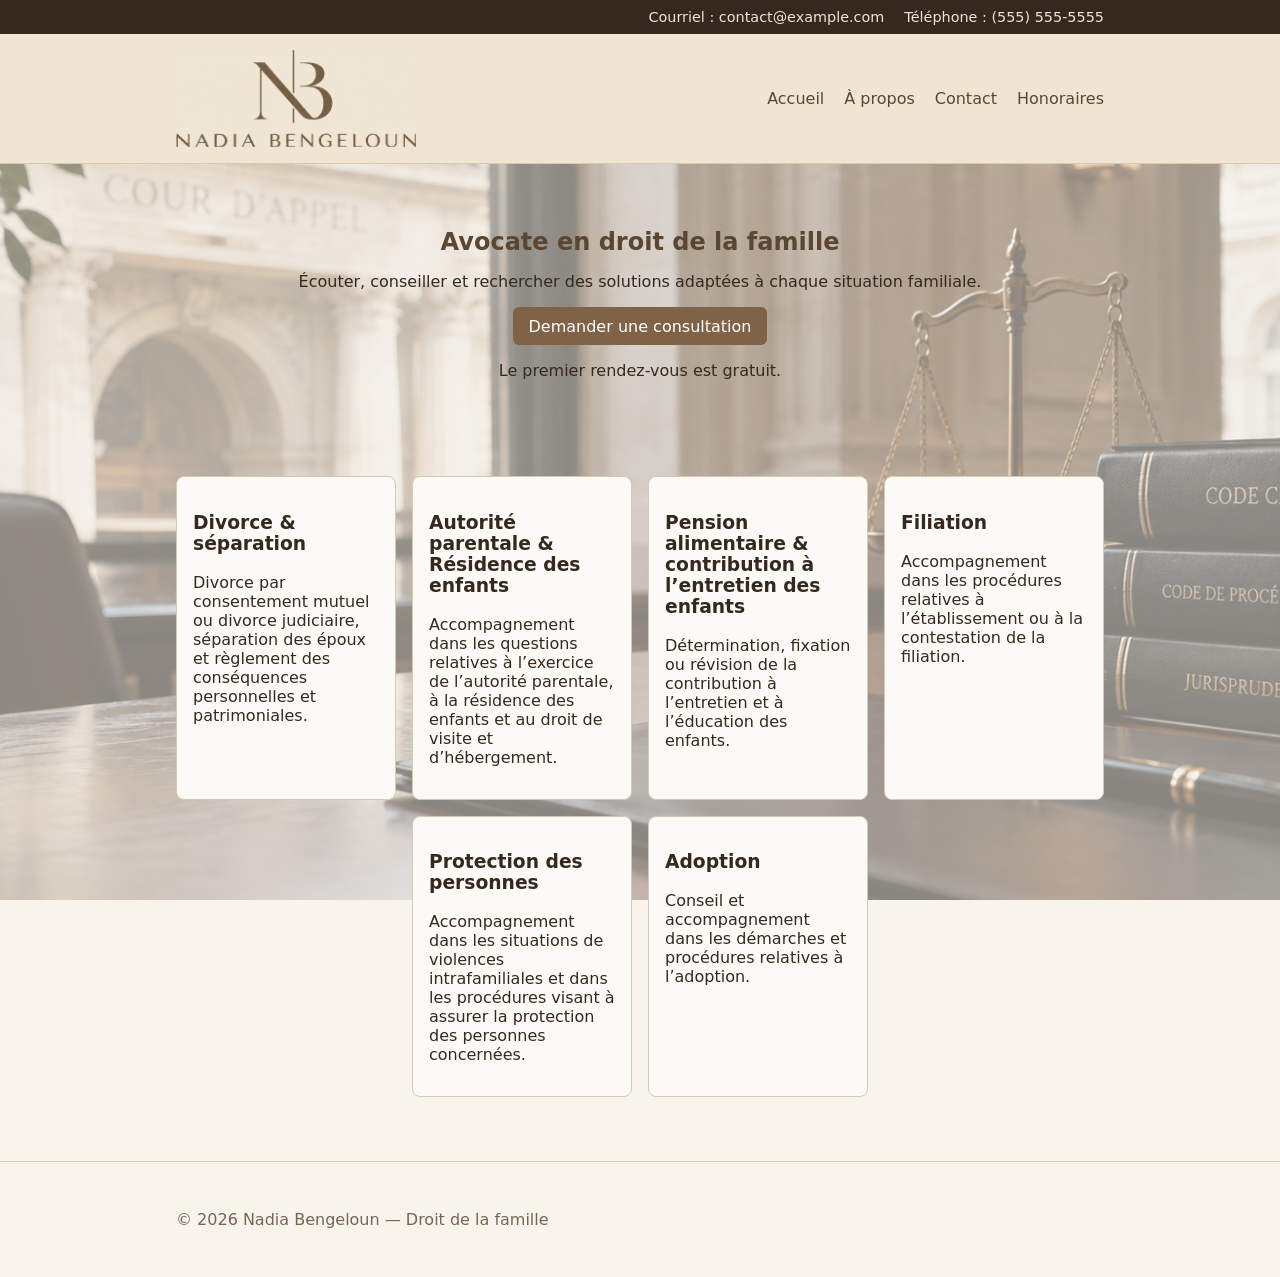
==== index.html @ 29e145bf "Premiere livraison semi complete" ====
<!doctype html>
<html lang="fr">
<head>
  <meta charset="utf-8" />
  <meta name="viewport" content="width=device-width,initial-scale=1" />
  <title>Nadia Bengeloun — Avocate en droit de la famille</title>
  <meta name="description" content="Avocate en droit de la famille : divorce, autorité parentale, filiation, adoption et protection des personnes." />
  <link rel="stylesheet" href="css/styles.css">
  <link rel="icon" href="favicon.ico">
</head>
<body class="home-page">
  <div class="contact-bar">
    <div class="container"><a href="mailto:contact@example.com">Courriel : contact@example.com</a><a href="tel:+15555555555">Téléphone : (555) 555-5555</a></div>
  </div>
  <header class="site-header">
    <div class="container">
      <h1 class="brand"><a href="index.html"><img src="Logo/Logo NB (1).PNG" alt="Nadia Bengeloun"></a></h1>
      <div class="site-menu">
        <button class="menu-toggle" type="button" aria-expanded="false" aria-controls="primary-navigation">Menu</button>
        <nav id="primary-navigation">
          <a href="index.html">Accueil</a>
          <a href="about.html">À propos</a>
          <a href="contact.html">Contact</a>
          <a href="honoraires.html">Honoraires</a>
        </nav>
      </div>
    </div>
  </header>

  <main class="container">
    <section class="hero">
      <h2>Avocate en droit de la famille</h2>
      <p>Écouter, conseiller et rechercher des solutions adaptées à chaque situation familiale.</p>
      <p><a class="cta" href="contact.html">Demander une consultation</a></p>
      <p>Le premier rendez-vous est gratuit.</p>
    </section>

    <section class="cards">
      <article>
        <h3>Divorce &amp; séparation</h3>
        <p>Divorce par consentement mutuel ou divorce judiciaire, séparation des époux et règlement des conséquences personnelles et patrimoniales.</p>
      </article>
      <article>
        <h3>Autorité parentale &amp; Résidence des enfants</h3>
        <p>Accompagnement dans les questions relatives à l’exercice de l’autorité parentale, à la résidence des enfants et au droit de visite et d’hébergement.</p>
      </article>
      <article>
        <h3>Pension alimentaire &amp; contribution à l’entretien des enfants</h3>
        <p>Détermination, fixation ou révision de la contribution à l’entretien et à l’éducation des enfants.</p>
      </article>
      <article>
        <h3>Filiation</h3>
        <p>Accompagnement dans les procédures relatives à l’établissement ou à la contestation de la filiation.</p>
      </article>
      <article>
        <h3>Protection des personnes</h3>
        <p>Accompagnement dans les situations de violences intrafamiliales et dans les procédures visant à assurer la protection des personnes concernées.</p>
      </article>
      <article>
        <h3>Adoption</h3>
        <p>Conseil et accompagnement dans les démarches et procédures relatives à l’adoption.</p>
      </article>
    </section>
  </main>

  <footer class="site-footer">
    <div class="container">
      <p>&copy; <span id="year"></span> Nadia Bengeloun — Droit de la famille</p>
    </div>
  </footer>

  <script>document.getElementById('year').textContent=new Date().getFullYear()</script>
  <script>
    document.querySelectorAll(".menu-toggle").forEach((button) => {
      const navigation = document.getElementById(button.getAttribute("aria-controls"));
      button.addEventListener("click", () => {
        const isExpanded = button.getAttribute("aria-expanded") === "true";
        button.setAttribute("aria-expanded", String(!isExpanded));
        navigation.classList.toggle("is-open", !isExpanded);
      });
      navigation.addEventListener("click", (event) => {
        if (event.target.closest("a")) {
          button.setAttribute("aria-expanded", "false");
          navigation.classList.remove("is-open");
        }
      });
    });
  </script>
</body>
</html>
---- css/styles.css ----
:root{--brand:#5b4632;--accent:#806346;--bg:#f8f4ec;--paper:#efe5d2;--ink:#35291f;--muted:#746656;--line:#d8c9b1}
*{box-sizing:border-box}
body{font-family:Inter, system-ui, Arial, sans-serif;margin:0;color:var(--ink);background:var(--bg)}
body.home-page{background-image:linear-gradient(rgba(248,244,236,.55),rgba(248,244,236,.55)),url("../Logo/Home_Image.png");background-size:cover;background-position:center;background-attachment:fixed}
.container{max-width:960px;margin:0 auto;padding:1rem}
.contact-bar{background:#35291f;color:var(--paper)}
.contact-bar .container{display:flex;justify-content:flex-end;flex-wrap:wrap;gap:.35rem 1.25rem;padding-top:.55rem;padding-bottom:.55rem}
.contact-bar a{color:inherit;text-decoration:none;font-size:.9rem}
.contact-bar a:hover,.contact-bar a:focus-visible{text-decoration:underline;text-underline-offset:.2em}
.site-header{background:var(--paper);border-bottom:1px solid var(--line)}
.site-header .container{display:flex;align-items:center;justify-content:space-between}
.brand{margin:0;flex:0 0 auto}
.brand a{display:block;width:clamp(10rem,24vw,15rem);aspect-ratio:2.46;overflow:hidden;background:var(--paper)}
.brand img{display:block;position:relative;left:50%;width:156%;max-width:none;transform:translate(-50%,-23.6%)}
.site-menu{margin-left:auto}
.menu-toggle{display:none;cursor:pointer;padding:.55rem .75rem;border:1px solid var(--line);border-radius:4px;background:transparent;color:var(--brand)}
nav{display:flex;flex-wrap:wrap;gap:1.25rem}
nav a{color:var(--brand);text-decoration:none}
nav a:hover,nav a:focus-visible{color:var(--accent);text-decoration:underline;text-underline-offset:.25em}
.hero{padding:3rem 0;text-align:center}
.hero h2{color:var(--brand);margin:0 0 .5rem}
.cta{display:inline-block;background:var(--accent);color:#fff;padding:.6rem 1rem;border-radius:6px;text-decoration:none}
.cards{display:grid;grid-template-columns:repeat(auto-fit,minmax(220px,1fr));gap:1rem;margin-top:2rem}
.cards article{border:1px solid var(--line);padding:1rem;border-radius:8px;background:#fcfaf6}
@media (min-width:960px){.home-page .cards article:nth-child(5){grid-column:2}.home-page .cards article:nth-child(6){grid-column:3}}
.home-page .cards article{animation:home-card-arrive .55s ease both;transition:transform .2s ease,border-color .2s ease,box-shadow .2s ease}
.home-page .cards article:nth-child(2){animation-delay:.2s}
.home-page .cards article:nth-child(3){animation-delay:.4s}
.home-page .cards article:nth-child(4){animation-delay:.6s}
.home-page .cards article:nth-child(5){animation-delay:.8s}
.home-page .cards article:nth-child(6){animation-delay:1s}
@keyframes home-card-arrive{from{opacity:0;transform:translateY(12px)}to{opacity:1;transform:translateY(0)}}
@keyframes home-card-arrive-from-left{from{opacity:0;transform:translateX(-22px)}to{opacity:1;transform:translateX(0)}}
@media (max-width:600px){.home-page .cards article{animation-name:home-card-arrive-from-left}}
@media (hover:hover) and (prefers-reduced-motion:no-preference){.home-page .cards article:hover{transform:translateY(-4px);border-color:var(--accent);box-shadow:0 8px 20px rgba(53,41,31,.12)}}
.honoraires-page main>p,.honoraires-page main>h3,.honoraires-page .cards article{animation:home-card-arrive .55s ease both}
.honoraires-page main>p:nth-of-type(2){animation-delay:.2s}
.honoraires-page main>h3{animation-delay:.4s}
.honoraires-page .cards article:nth-child(1){animation-delay:.6s}
.honoraires-page .cards article:nth-child(2){animation-delay:.8s}
.honoraires-page main>p:nth-of-type(3){animation-delay:1s}
.honoraires-page main>p:nth-of-type(4){animation-delay:1.2s}
@media (max-width:600px){.honoraires-page main>p,.honoraires-page main>h3,.honoraires-page .cards article{animation-name:home-card-arrive-from-left}}
@media (prefers-reduced-motion:reduce){.home-page .cards article,.honoraires-page main>p,.honoraires-page main>h3,.honoraires-page .cards article{animation:none;transition:none}}
form label{display:block;margin:0.5rem 0}
input,textarea{width:100%;padding:.5rem;border:1px solid var(--line);border-radius:6px;background:#fcfaf6;color:var(--ink)}
button{background:var(--brand);color:#fff;padding:.6rem 1rem;border:0;border-radius:6px}
.site-footer{border-top:1px solid var(--line);margin-top:3rem;padding:1rem 0;color:var(--muted)}
@media (max-width:600px){.site-header .container{flex-direction:row;align-items:center}.menu-toggle{display:inline-flex;align-items:center}.site-menu{position:relative}.site-menu nav{position:absolute;z-index:2;top:calc(100% + .5rem);right:0;display:none;flex-direction:column;gap:0;min-width:10rem;padding:.35rem 0;background:var(--paper);border:1px solid var(--line);box-shadow:0 4px 12px #35291f20}.site-menu nav.is-open{display:flex}.site-menu nav a{padding:.65rem .85rem}.site-menu nav a:hover,.site-menu nav a:focus-visible{background:#e5d7c0}}
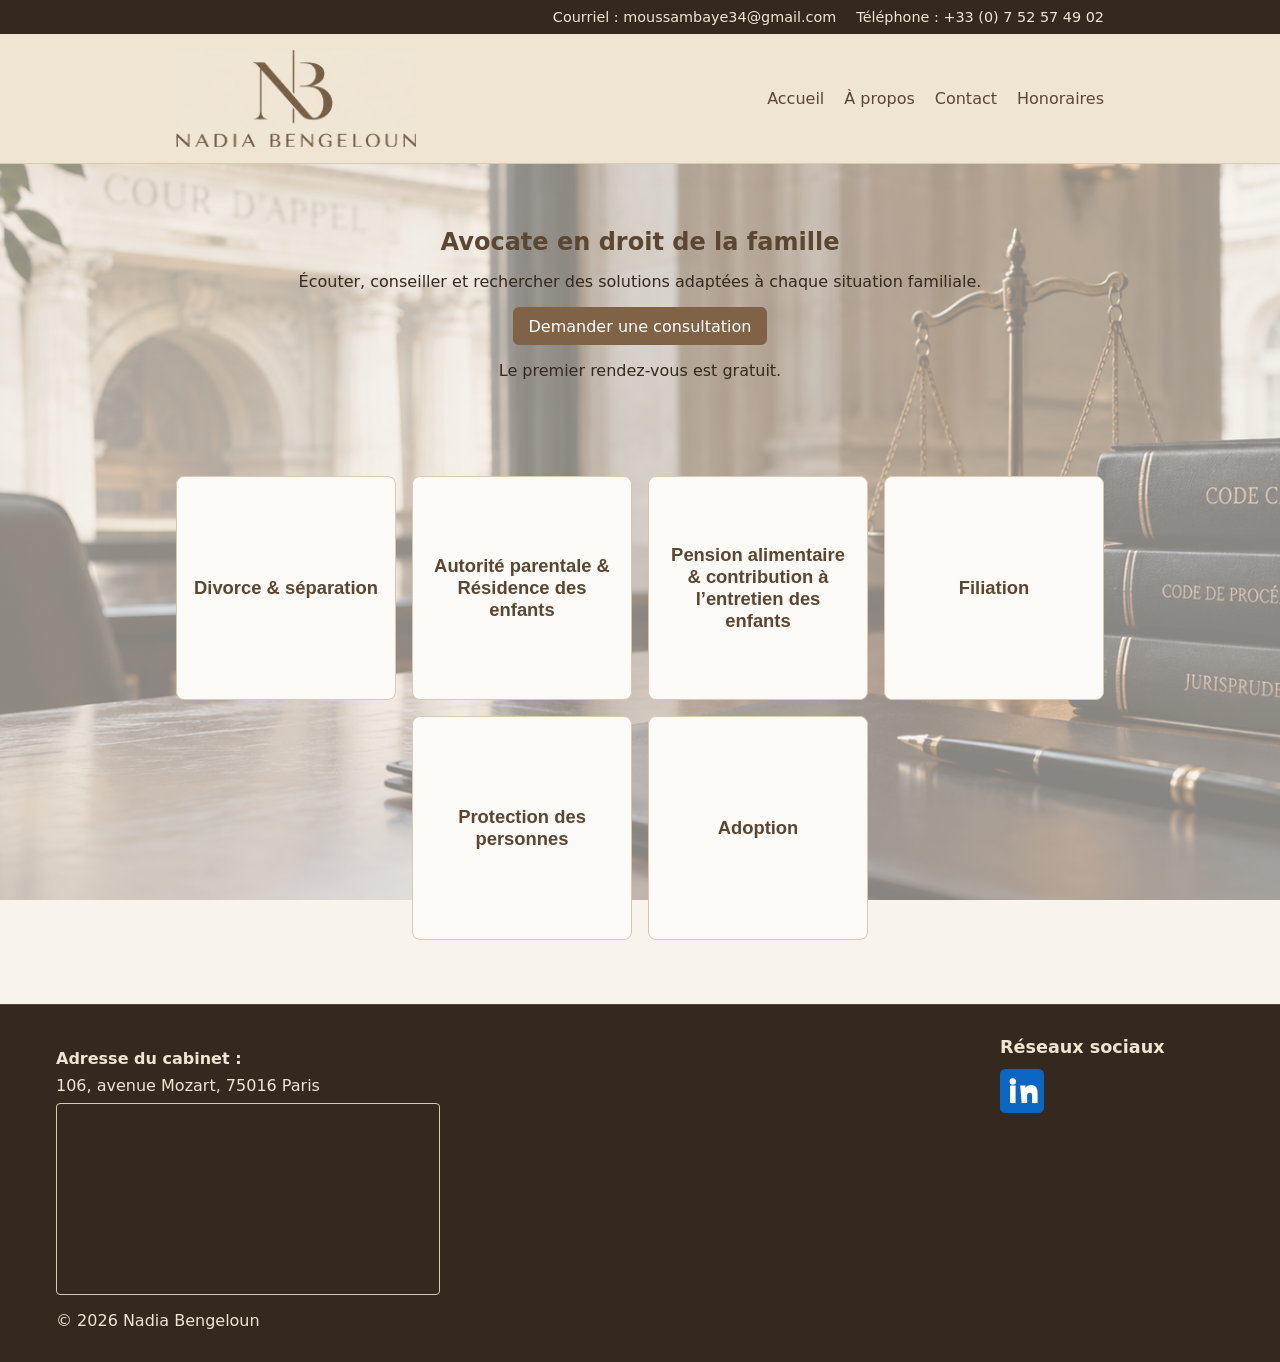
==== commit 87b62f8a: "Ajoute de fonctionnalité" ====
--- a/index.html
+++ b/index.html
@@ -6,11 +6,11 @@
   <title>Nadia Bengeloun — Avocate en droit de la famille</title>
   <meta name="description" content="Avocate en droit de la famille : divorce, autorité parentale, filiation, adoption et protection des personnes." />
   <link rel="stylesheet" href="css/styles.css">
-  <link rel="icon" href="favicon.ico">
+  <link rel="icon" type="image/png" href="Logo/Onglet.png">
 </head>
 <body class="home-page">
   <div class="contact-bar">
-    <div class="container"><a href="mailto:contact@example.com">Courriel : contact@example.com</a><a href="tel:+15555555555">Téléphone : (555) 555-5555</a></div>
+    <div class="container"><a href="mailto:moussambaye34@gmail.com">Courriel : moussambaye34@gmail.com</a><a href="tel:+33752574902">Téléphone : +33 (0) 7 52 57 49 02</a></div>
   </div>
   <header class="site-header">
     <div class="container">
@@ -36,40 +36,107 @@
     </section>
 
     <section class="cards">
-      <article>
-        <h3>Divorce &amp; séparation</h3>
-        <p>Divorce par consentement mutuel ou divorce judiciaire, séparation des époux et règlement des conséquences personnelles et patrimoniales.</p>
+      <article class="skill-card">
+        <button class="skill-card-toggle" type="button" aria-expanded="false" aria-controls="competence-description-1">
+          <span class="skill-card-inner">
+            <span class="skill-card-face skill-card-front" role="heading" aria-level="3">Divorce &amp; séparation</span>
+            <span class="skill-card-face skill-card-back" id="competence-description-1" aria-hidden="true">Divorce par consentement mutuel ou divorce judiciaire, séparation des époux et règlement des conséquences personnelles et patrimoniales.</span>
+          </span>
+        </button>
       </article>
-      <article>
-        <h3>Autorité parentale &amp; Résidence des enfants</h3>
-        <p>Accompagnement dans les questions relatives à l’exercice de l’autorité parentale, à la résidence des enfants et au droit de visite et d’hébergement.</p>
+      <article class="skill-card">
+        <button class="skill-card-toggle" type="button" aria-expanded="false" aria-controls="competence-description-2">
+          <span class="skill-card-inner">
+            <span class="skill-card-face skill-card-front" role="heading" aria-level="3">Autorité parentale &amp; Résidence des enfants</span>
+            <span class="skill-card-face skill-card-back" id="competence-description-2" aria-hidden="true">Accompagnement dans les questions relatives à l’exercice de l’autorité parentale, à la résidence des enfants et au droit de visite et d’hébergement.</span>
+          </span>
+        </button>
       </article>
-      <article>
-        <h3>Pension alimentaire &amp; contribution à l’entretien des enfants</h3>
-        <p>Détermination, fixation ou révision de la contribution à l’entretien et à l’éducation des enfants.</p>
+      <article class="skill-card">
+        <button class="skill-card-toggle" type="button" aria-expanded="false" aria-controls="competence-description-3">
+          <span class="skill-card-inner">
+            <span class="skill-card-face skill-card-front" role="heading" aria-level="3">Pension alimentaire &amp; contribution à l’entretien des enfants</span>
+            <span class="skill-card-face skill-card-back" id="competence-description-3" aria-hidden="true">Détermination, fixation ou révision de la contribution à l’entretien et à l’éducation des enfants.</span>
+          </span>
+        </button>
       </article>
-      <article>
-        <h3>Filiation</h3>
-        <p>Accompagnement dans les procédures relatives à l’établissement ou à la contestation de la filiation.</p>
+      <article class="skill-card">
+        <button class="skill-card-toggle" type="button" aria-expanded="false" aria-controls="competence-description-4">
+          <span class="skill-card-inner">
+            <span class="skill-card-face skill-card-front" role="heading" aria-level="3">Filiation</span>
+            <span class="skill-card-face skill-card-back" id="competence-description-4" aria-hidden="true">Accompagnement dans les procédures relatives à l’établissement ou à la contestation de la filiation.</span>
+          </span>
+        </button>
       </article>
-      <article>
-        <h3>Protection des personnes</h3>
-        <p>Accompagnement dans les situations de violences intrafamiliales et dans les procédures visant à assurer la protection des personnes concernées.</p>
+      <article class="skill-card">
+        <button class="skill-card-toggle" type="button" aria-expanded="false" aria-controls="competence-description-5">
+          <span class="skill-card-inner">
+            <span class="skill-card-face skill-card-front" role="heading" aria-level="3">Protection des personnes</span>
+            <span class="skill-card-face skill-card-back" id="competence-description-5" aria-hidden="true">Accompagnement dans les situations de violences intrafamiliales et dans les procédures visant à assurer la protection des personnes concernées.</span>
+          </span>
+        </button>
       </article>
-      <article>
-        <h3>Adoption</h3>
-        <p>Conseil et accompagnement dans les démarches et procédures relatives à l’adoption.</p>
+      <article class="skill-card">
+        <button class="skill-card-toggle" type="button" aria-expanded="false" aria-controls="competence-description-6">
+          <span class="skill-card-inner">
+            <span class="skill-card-face skill-card-front" role="heading" aria-level="3">Adoption</span>
+            <span class="skill-card-face skill-card-back" id="competence-description-6" aria-hidden="true">Conseil et accompagnement dans les démarches et procédures relatives à l’adoption.</span>
+          </span>
+        </button>
       </article>
     </section>
   </main>
 
   <footer class="site-footer">
     <div class="container">
-      <p>&copy; <span id="year"></span> Nadia Bengeloun — Droit de la famille</p>
+      <div class="footer-layout">
+        <div class="footer-main">
+          <div class="footer-location">
+            <strong>Adresse du cabinet :</strong>
+            <address>106, avenue Mozart, 75016 Paris</address>
+            <iframe class="footer-map" src="https://maps.google.com/maps?q=106%20avenue%20Mozart%2C%2075016%20Paris&amp;z=15&amp;output=embed" title="Carte : 106, avenue Mozart, 75016 Paris" loading="lazy" referrerpolicy="no-referrer-when-downgrade"></iframe>
+          </div>
+        </div>
+        <section class="footer-social" aria-labelledby="footer-social-title">
+          <h2 id="footer-social-title">Réseaux sociaux</h2>
+          <a class="linkedin-link" href="https://www.linkedin.com/in/nadia-bengeloun-55461019a/" target="_blank" rel="noopener noreferrer" aria-label="Profil LinkedIn de Nadia Bengeloun">
+            <img src="Logo/linkedin-mark.svg" alt="LinkedIn">
+          </a>
+        </section>
+      </div>
+      <p class="footer-copyright">&copy; <span id="year"></span> Nadia Bengeloun</p>
     </div>
   </footer>
 
   <script>document.getElementById('year').textContent=new Date().getFullYear()</script>
+  <script>
+    const cardHoverMedia = window.matchMedia("(hover: hover) and (pointer: fine)");
+
+    document.querySelectorAll(".skill-card-toggle").forEach((button) => {
+      const card = button.closest(".skill-card");
+      const back = document.getElementById(button.getAttribute("aria-controls"));
+
+      card.addEventListener("pointerenter", () => {
+        if (!cardHoverMedia.matches) return;
+        button.setAttribute("aria-expanded", "true");
+        back.setAttribute("aria-hidden", "false");
+      });
+
+      card.addEventListener("pointerleave", () => {
+        if (!cardHoverMedia.matches || card.classList.contains("is-flipped")) return;
+        button.setAttribute("aria-expanded", "false");
+        back.setAttribute("aria-hidden", "true");
+      });
+
+      button.addEventListener("click", (event) => {
+        if (cardHoverMedia.matches && event.detail > 0) return;
+        const isFlipped = button.getAttribute("aria-expanded") === "true";
+        button.setAttribute("aria-expanded", String(!isFlipped));
+        back.setAttribute("aria-hidden", String(isFlipped));
+        card.classList.toggle("is-flipped", !isFlipped);
+      });
+    });
+  </script>
   <script>
     document.querySelectorAll(".menu-toggle").forEach((button) => {
       const navigation = document.getElementById(button.getAttribute("aria-controls"));
--- a/css/styles.css
+++ b/css/styles.css
@@ -23,16 +23,18 @@
 .cards{display:grid;grid-template-columns:repeat(auto-fit,minmax(220px,1fr));gap:1rem;margin-top:2rem}
 .cards article{border:1px solid var(--line);padding:1rem;border-radius:8px;background:#fcfaf6}
 @media (min-width:960px){.home-page .cards article:nth-child(5){grid-column:2}.home-page .cards article:nth-child(6){grid-column:3}}
-.home-page .cards article{animation:home-card-arrive .55s ease both;transition:transform .2s ease,border-color .2s ease,box-shadow .2s ease}
-.home-page .cards article:nth-child(2){animation-delay:.2s}
-.home-page .cards article:nth-child(3){animation-delay:.4s}
-.home-page .cards article:nth-child(4){animation-delay:.6s}
-.home-page .cards article:nth-child(5){animation-delay:.8s}
-.home-page .cards article:nth-child(6){animation-delay:1s}
+.home-page .skill-card{min-height:14rem;padding:0;border:0;background:transparent;perspective:1000px}
+.home-page .skill-card-toggle{display:block;width:100%;min-height:14rem;padding:0;border:0;border-radius:8px;background:transparent;color:var(--ink);text-align:left;cursor:pointer}
+.home-page .skill-card-toggle:focus-visible{outline:3px solid var(--accent);outline-offset:3px}
+.home-page .skill-card-inner{position:relative;display:block;min-height:14rem;transform-style:preserve-3d;transition:transform .65s cubic-bezier(.2,.7,.2,1)}
+.home-page .skill-card.is-flipped .skill-card-inner{transform:rotateY(180deg)}
+@media (hover:hover) and (pointer:fine){.home-page .skill-card:hover .skill-card-inner{transform:rotateY(180deg)}}
+.home-page .skill-card-face{position:absolute;inset:0;display:flex;align-items:center;justify-content:center;padding:1rem;border:1px solid var(--line);border-radius:8px;background:#fcfaf6;text-align:center;backface-visibility:hidden;-webkit-backface-visibility:hidden}
+.home-page .skill-card-front{color:var(--brand);font-size:1.15rem;font-weight:700}
+.home-page .skill-card-back{transform:rotateY(180deg);line-height:1.5;overflow-y:auto}
 @keyframes home-card-arrive{from{opacity:0;transform:translateY(12px)}to{opacity:1;transform:translateY(0)}}
 @keyframes home-card-arrive-from-left{from{opacity:0;transform:translateX(-22px)}to{opacity:1;transform:translateX(0)}}
-@media (max-width:600px){.home-page .cards article{animation-name:home-card-arrive-from-left}}
-@media (hover:hover) and (prefers-reduced-motion:no-preference){.home-page .cards article:hover{transform:translateY(-4px);border-color:var(--accent);box-shadow:0 8px 20px rgba(53,41,31,.12)}}
+@media (hover:hover) and (prefers-reduced-motion:no-preference){.home-page .skill-card:hover .skill-card-face{border-color:var(--accent);box-shadow:0 8px 20px rgba(53,41,31,.12)}}
 .honoraires-page main>p,.honoraires-page main>h3,.honoraires-page .cards article{animation:home-card-arrive .55s ease both}
 .honoraires-page main>p:nth-of-type(2){animation-delay:.2s}
 .honoraires-page main>h3{animation-delay:.4s}
@@ -41,9 +43,27 @@
 .honoraires-page main>p:nth-of-type(3){animation-delay:1s}
 .honoraires-page main>p:nth-of-type(4){animation-delay:1.2s}
 @media (max-width:600px){.honoraires-page main>p,.honoraires-page main>h3,.honoraires-page .cards article{animation-name:home-card-arrive-from-left}}
-@media (prefers-reduced-motion:reduce){.home-page .cards article,.honoraires-page main>p,.honoraires-page main>h3,.honoraires-page .cards article{animation:none;transition:none}}
+@media (prefers-reduced-motion:reduce){.home-page .skill-card-inner,.honoraires-page main>p,.honoraires-page main>h3,.honoraires-page .cards article{animation:none;transition:none}}
 form label{display:block;margin:0.5rem 0}
 input,textarea{width:100%;padding:.5rem;border:1px solid var(--line);border-radius:6px;background:#fcfaf6;color:var(--ink)}
 button{background:var(--brand);color:#fff;padding:.6rem 1rem;border:0;border-radius:6px}
-.site-footer{border-top:1px solid var(--line);margin-top:3rem;padding:1rem 0;color:var(--muted)}
+.form-status{color:#8a2f23}
+.message-dialog{width:min(28rem,calc(100% - 2rem));padding:1.5rem;border:1px solid var(--line);border-radius:6px;background:var(--bg);color:var(--ink)}
+.message-dialog::backdrop{background:rgba(53,41,31,.55)}
+.message-dialog h2{margin-top:0;color:var(--brand)}
+.message-dialog form{margin-top:1.25rem;text-align:right}
+.site-footer{border-top:1px solid #5b4632;margin-top:3rem;padding:1rem 0;color:var(--paper);background:#35291f}
+.site-footer .container{max-width:1200px}
+.footer-layout{display:grid;grid-template-columns:minmax(0,1fr) 14rem;gap:2rem;align-items:start}
+.footer-main{min-width:0}
+.footer-copyright{margin:1rem 0 0}
+.footer-location{display:grid;gap:.5rem;margin-top:.75rem;color:var(--paper)}
+.footer-location address{font-style:normal}
+.footer-map{display:block;width:min(100%,24rem);height:12rem;border:1px solid var(--line);border-radius:4px}
+.footer-social h2{margin:0 0 .75rem;color:var(--paper);font-size:1.1rem}
+.linkedin-link{display:inline-flex;width:2.75rem;height:2.75rem;align-items:center;justify-content:center;border-radius:5px}
+.linkedin-link img{display:block;width:100%;height:100%}
+.linkedin-link:focus-visible{outline:2px solid var(--paper);outline-offset:3px}
+.linkedin-link:hover{filter:brightness(1.15)}
+@media (max-width:600px){.footer-layout{grid-template-columns:1fr;gap:1.25rem}}
 @media (max-width:600px){.site-header .container{flex-direction:row;align-items:center}.menu-toggle{display:inline-flex;align-items:center}.site-menu{position:relative}.site-menu nav{position:absolute;z-index:2;top:calc(100% + .5rem);right:0;display:none;flex-direction:column;gap:0;min-width:10rem;padding:.35rem 0;background:var(--paper);border:1px solid var(--line);box-shadow:0 4px 12px #35291f20}.site-menu nav.is-open{display:flex}.site-menu nav a{padding:.65rem .85rem}.site-menu nav a:hover,.site-menu nav a:focus-visible{background:#e5d7c0}}
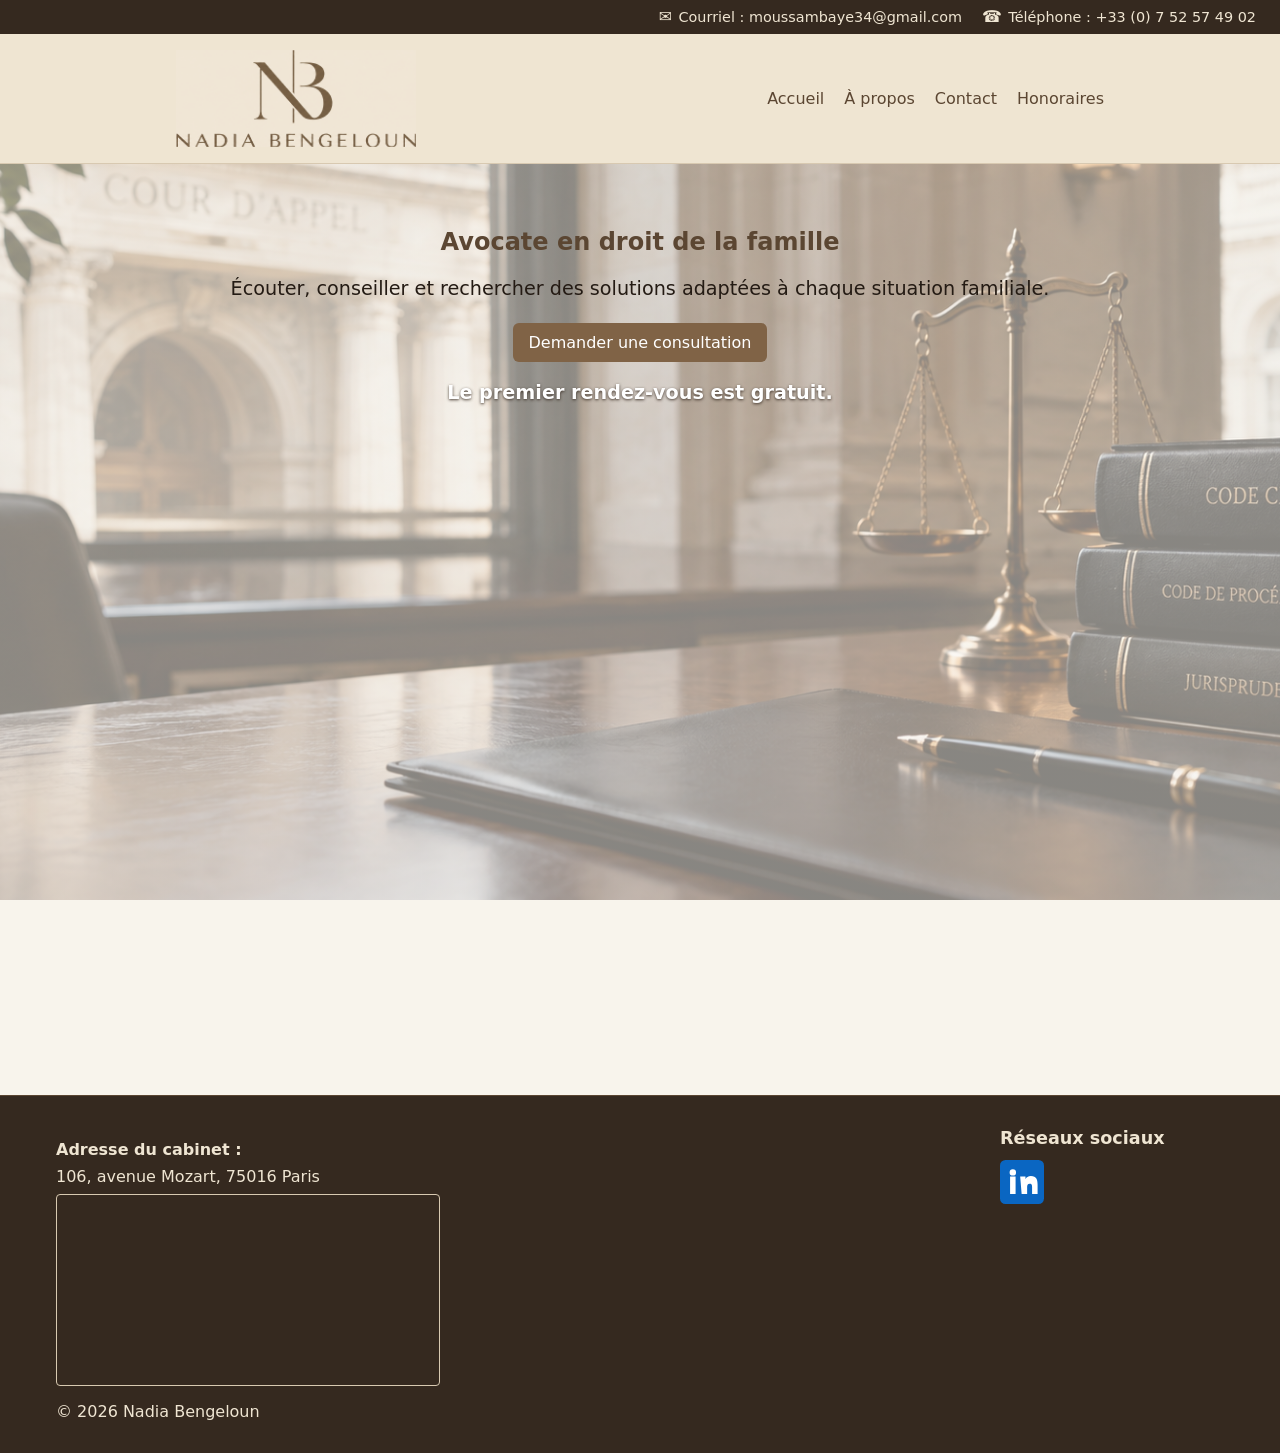
==== commit 38bb6e16: "Adaptation de la taille des textes" ====
--- a/index.html
+++ b/index.html
@@ -10,7 +10,7 @@
 </head>
 <body class="home-page">
   <div class="contact-bar">
-    <div class="container"><a href="mailto:moussambaye34@gmail.com">Courriel : moussambaye34@gmail.com</a><a href="tel:+33752574902">Téléphone : +33 (0) 7 52 57 49 02</a></div>
+    <div class="container"><a href="mailto:moussambaye34@gmail.com"><span aria-hidden="true">✉</span>Courriel : moussambaye34@gmail.com</a><a href="tel:+33752574902"><span aria-hidden="true">☎</span>Téléphone : +33 (0) 7 52 57 49 02</a></div>
   </div>
   <header class="site-header">
     <div class="container">
--- a/css/styles.css
+++ b/css/styles.css
@@ -4,10 +4,11 @@
 body.home-page{background-image:linear-gradient(rgba(248,244,236,.55),rgba(248,244,236,.55)),url("../Logo/Home_Image.png");background-size:cover;background-position:center;background-attachment:fixed}
 .container{max-width:960px;margin:0 auto;padding:1rem}
 .contact-bar{background:#35291f;color:var(--paper)}
-.contact-bar .container{display:flex;justify-content:flex-end;flex-wrap:wrap;gap:.35rem 1.25rem;padding-top:.55rem;padding-bottom:.55rem}
-.contact-bar a{color:inherit;text-decoration:none;font-size:.9rem}
+.contact-bar .container{max-width:none;display:flex;justify-content:flex-end;flex-wrap:wrap;gap:.35rem 1.25rem;padding:.55rem 1.5rem}
+.contact-bar a{display:inline-flex;align-items:center;gap:.4rem;color:inherit;text-decoration:none;font-size:.9rem}
+.contact-bar a span{font-size:1rem;line-height:1}
 .contact-bar a:hover,.contact-bar a:focus-visible{text-decoration:underline;text-underline-offset:.2em}
-.site-header{background:var(--paper);border-bottom:1px solid var(--line)}
+.site-header{position:sticky;top:0;z-index:10;background:var(--paper);border-bottom:1px solid var(--line)}
 .site-header .container{display:flex;align-items:center;justify-content:space-between}
 .brand{margin:0;flex:0 0 auto}
 .brand a{display:block;width:clamp(10rem,24vw,15rem);aspect-ratio:2.46;overflow:hidden;background:var(--paper)}
@@ -19,19 +20,21 @@
 nav a:hover,nav a:focus-visible{color:var(--accent);text-decoration:underline;text-underline-offset:.25em}
 .hero{padding:3rem 0;text-align:center}
 .hero h2{color:var(--brand);margin:0 0 .5rem}
+.home-page .hero > p:first-of-type{color:#241b14;font-size:1.2rem;line-height:1.5}
+.home-page .hero > p:last-of-type{color:#fff;font-size:1.2rem;font-weight:700;text-shadow:0 1px 3px rgba(53,41,31,.9)}
 .cta{display:inline-block;background:var(--accent);color:#fff;padding:.6rem 1rem;border-radius:6px;text-decoration:none}
 .cards{display:grid;grid-template-columns:repeat(auto-fit,minmax(220px,1fr));gap:1rem;margin-top:2rem}
 .cards article{border:1px solid var(--line);padding:1rem;border-radius:8px;background:#fcfaf6}
 @media (min-width:960px){.home-page .cards article:nth-child(5){grid-column:2}.home-page .cards article:nth-child(6){grid-column:3}}
-.home-page .skill-card{min-height:14rem;padding:0;border:0;background:transparent;perspective:1000px}
-.home-page .skill-card-toggle{display:block;width:100%;min-height:14rem;padding:0;border:0;border-radius:8px;background:transparent;color:var(--ink);text-align:left;cursor:pointer}
+.home-page .skill-card{min-height:16rem;padding:0;border:0;background:transparent;perspective:1000px}
+.home-page .skill-card-toggle{display:block;width:100%;min-height:16rem;padding:0;border:0;border-radius:8px;background:transparent;color:var(--ink);text-align:left;cursor:pointer}
 .home-page .skill-card-toggle:focus-visible{outline:3px solid var(--accent);outline-offset:3px}
-.home-page .skill-card-inner{position:relative;display:block;min-height:14rem;transform-style:preserve-3d;transition:transform .65s cubic-bezier(.2,.7,.2,1)}
+.home-page .skill-card-inner{position:relative;display:block;min-height:16rem;transform-style:preserve-3d;transition:transform .65s cubic-bezier(.2,.7,.2,1)}
 .home-page .skill-card.is-flipped .skill-card-inner{transform:rotateY(180deg)}
 @media (hover:hover) and (pointer:fine){.home-page .skill-card:hover .skill-card-inner{transform:rotateY(180deg)}}
 .home-page .skill-card-face{position:absolute;inset:0;display:flex;align-items:center;justify-content:center;padding:1rem;border:1px solid var(--line);border-radius:8px;background:#fcfaf6;text-align:center;backface-visibility:hidden;-webkit-backface-visibility:hidden}
 .home-page .skill-card-front{color:var(--brand);font-size:1.15rem;font-weight:700}
-.home-page .skill-card-back{transform:rotateY(180deg);line-height:1.5;overflow-y:auto}
+.home-page .skill-card-back{transform:rotateY(180deg);color:#241b14;font-size:1.05rem;line-height:1.5}
 @keyframes home-card-arrive{from{opacity:0;transform:translateY(12px)}to{opacity:1;transform:translateY(0)}}
 @keyframes home-card-arrive-from-left{from{opacity:0;transform:translateX(-22px)}to{opacity:1;transform:translateX(0)}}
 @media (hover:hover) and (prefers-reduced-motion:no-preference){.home-page .skill-card:hover .skill-card-face{border-color:var(--accent);box-shadow:0 8px 20px rgba(53,41,31,.12)}}
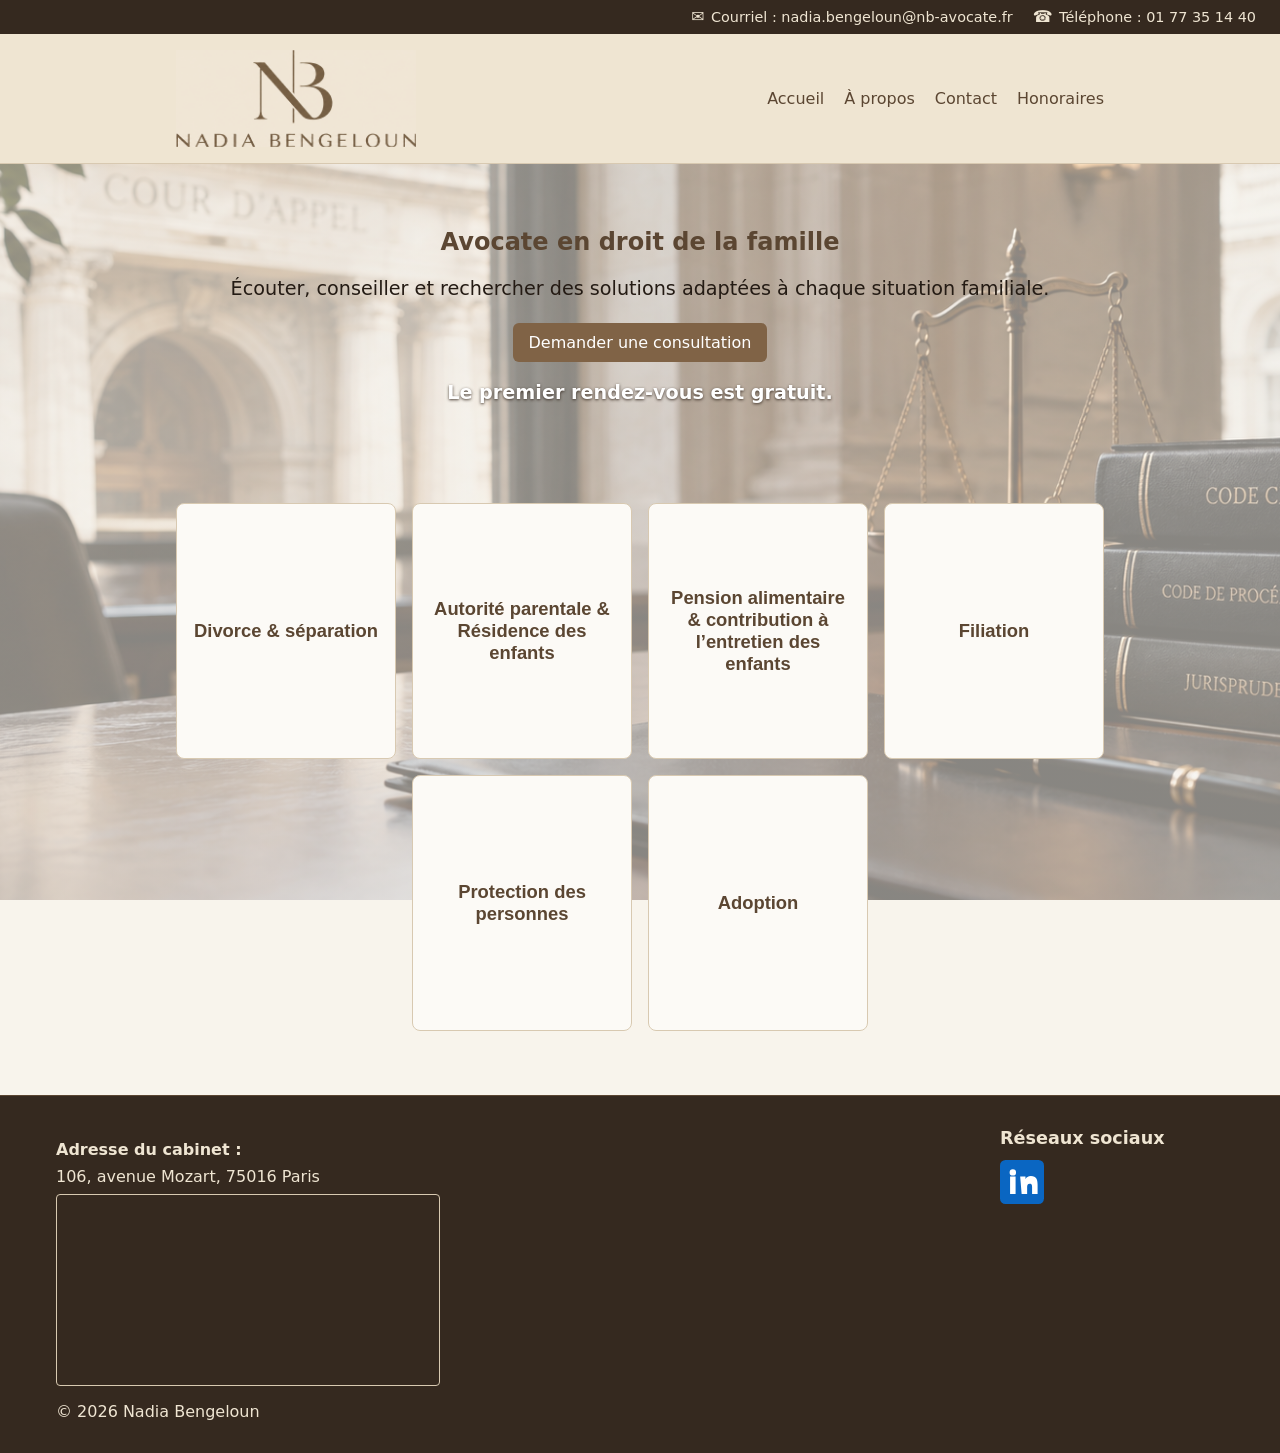
==== commit 571a90f1: "Change contact" ====
--- a/index.html
+++ b/index.html
@@ -10,7 +10,7 @@
 </head>
 <body class="home-page">
   <div class="contact-bar">
-    <div class="container"><a href="mailto:moussambaye34@gmail.com"><span aria-hidden="true">✉</span>Courriel : moussambaye34@gmail.com</a><a href="tel:+33752574902"><span aria-hidden="true">☎</span>Téléphone : +33 (0) 7 52 57 49 02</a></div>
+    <div class="container"><a href="mailto:nadia.bengeloun@nb-avocate.fr"><span aria-hidden="true">✉</span>Courriel : nadia.bengeloun@nb-avocate.fr</a><a href="tel:+33177351440"><span aria-hidden="true">☎</span>Téléphone : 01 77 35 14 40</a></div>
   </div>
   <header class="site-header">
     <div class="container">
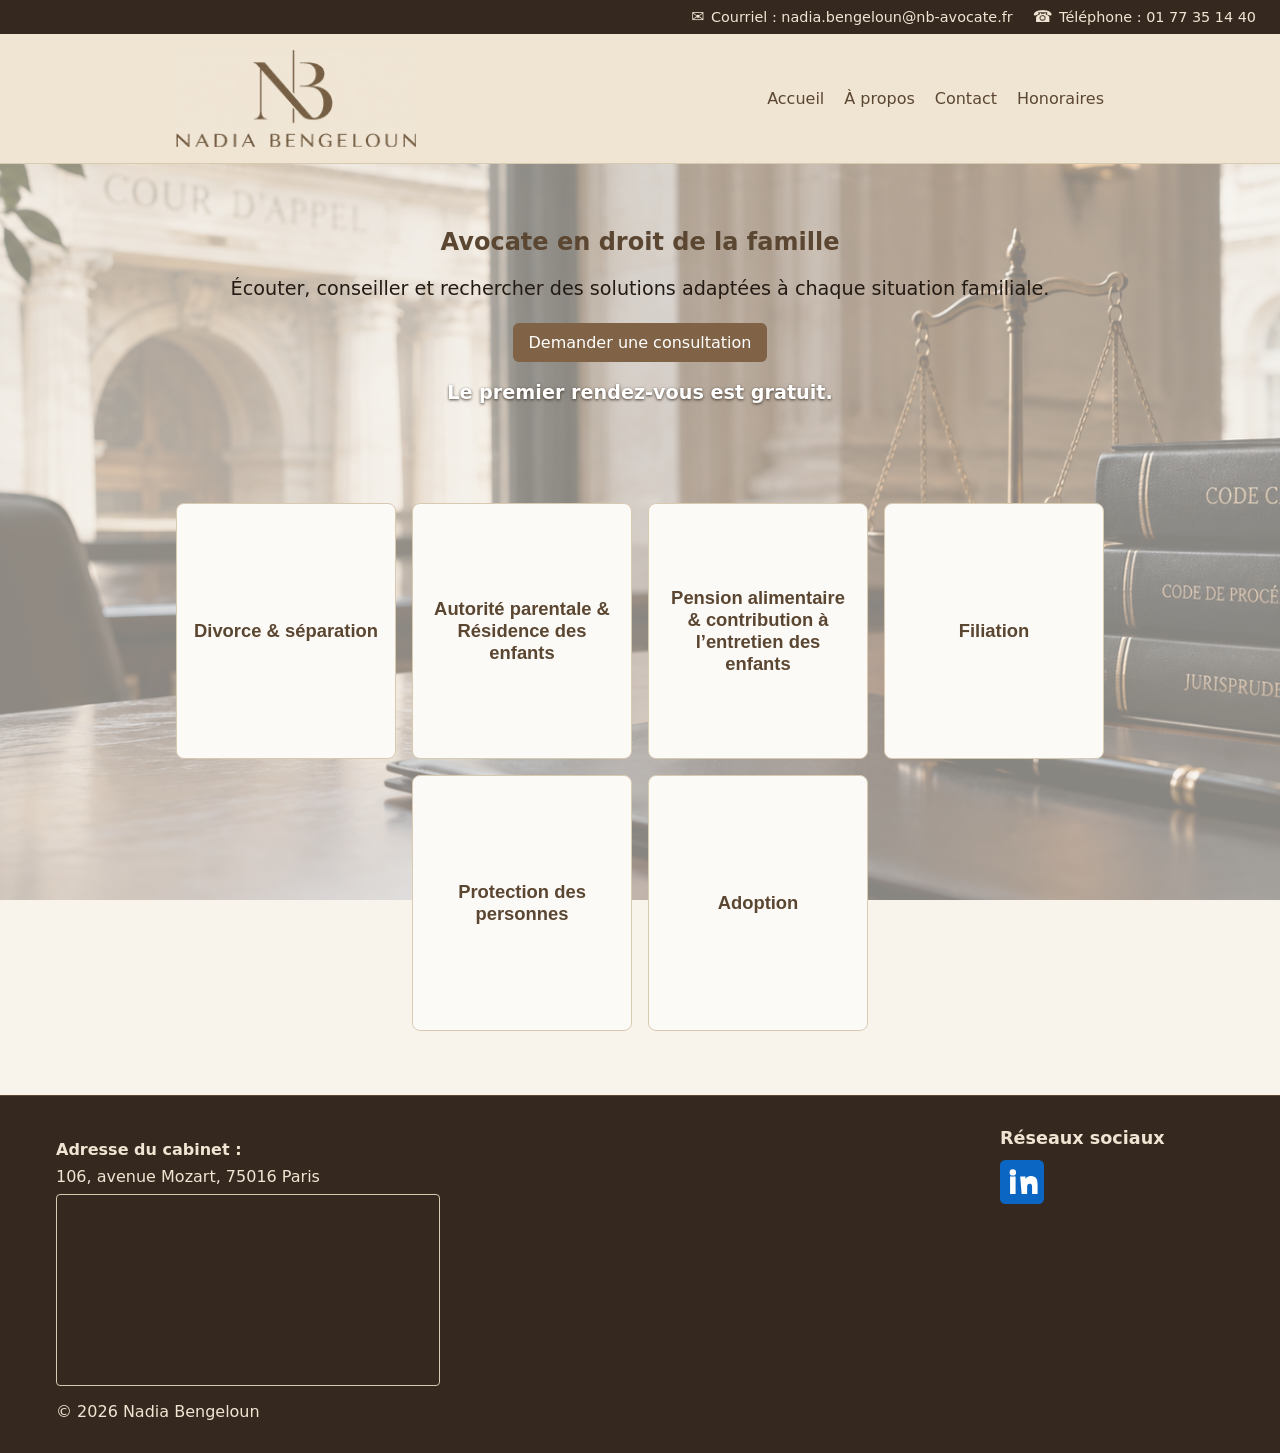
==== commit 3acfa2c5: "Correction security Co-Authored-By: Claude Opus 5.5 <noreply@anthropic.com>" ====
--- a/index.html
+++ b/index.html
@@ -3,6 +3,8 @@
 <head>
   <meta charset="utf-8" />
   <meta name="viewport" content="width=device-width,initial-scale=1" />
+  <meta http-equiv="Content-Security-Policy" content="default-src 'self'; script-src 'self'; style-src 'self'; img-src 'self'; font-src 'self'; connect-src 'self' https://formspree.io; form-action 'self' https://formspree.io; frame-src https://maps.google.com https://www.google.com; object-src 'none'; base-uri 'self'; upgrade-insecure-requests" />
+  <meta name="referrer" content="strict-origin-when-cross-origin" />
   <title>Nadia Bengeloun — Avocate en droit de la famille</title>
   <meta name="description" content="Avocate en droit de la famille : divorce, autorité parentale, filiation, adoption et protection des personnes." />
   <link rel="stylesheet" href="css/styles.css">
@@ -94,7 +96,7 @@
           <div class="footer-location">
             <strong>Adresse du cabinet :</strong>
             <address>106, avenue Mozart, 75016 Paris</address>
-            <iframe class="footer-map" src="https://maps.google.com/maps?q=106%20avenue%20Mozart%2C%2075016%20Paris&amp;z=15&amp;output=embed" title="Carte : 106, avenue Mozart, 75016 Paris" loading="lazy" referrerpolicy="no-referrer-when-downgrade"></iframe>
+            <iframe class="footer-map" src="https://maps.google.com/maps?q=106%20avenue%20Mozart%2C%2075016%20Paris&amp;z=15&amp;output=embed" title="Carte : 106, avenue Mozart, 75016 Paris" loading="lazy" referrerpolicy="strict-origin-when-cross-origin" sandbox="allow-scripts allow-same-origin allow-popups allow-popups-to-escape-sandbox"></iframe>
           </div>
         </div>
         <section class="footer-social" aria-labelledby="footer-social-title">
@@ -108,50 +110,7 @@
     </div>
   </footer>
 
-  <script>document.getElementById('year').textContent=new Date().getFullYear()</script>
-  <script>
-    const cardHoverMedia = window.matchMedia("(hover: hover) and (pointer: fine)");
-
-    document.querySelectorAll(".skill-card-toggle").forEach((button) => {
-      const card = button.closest(".skill-card");
-      const back = document.getElementById(button.getAttribute("aria-controls"));
-
-      card.addEventListener("pointerenter", () => {
-        if (!cardHoverMedia.matches) return;
-        button.setAttribute("aria-expanded", "true");
-        back.setAttribute("aria-hidden", "false");
-      });
-
-      card.addEventListener("pointerleave", () => {
-        if (!cardHoverMedia.matches || card.classList.contains("is-flipped")) return;
-        button.setAttribute("aria-expanded", "false");
-        back.setAttribute("aria-hidden", "true");
-      });
-
-      button.addEventListener("click", (event) => {
-        if (cardHoverMedia.matches && event.detail > 0) return;
-        const isFlipped = button.getAttribute("aria-expanded") === "true";
-        button.setAttribute("aria-expanded", String(!isFlipped));
-        back.setAttribute("aria-hidden", String(isFlipped));
-        card.classList.toggle("is-flipped", !isFlipped);
-      });
-    });
-  </script>
-  <script>
-    document.querySelectorAll(".menu-toggle").forEach((button) => {
-      const navigation = document.getElementById(button.getAttribute("aria-controls"));
-      button.addEventListener("click", () => {
-        const isExpanded = button.getAttribute("aria-expanded") === "true";
-        button.setAttribute("aria-expanded", String(!isExpanded));
-        navigation.classList.toggle("is-open", !isExpanded);
-      });
-      navigation.addEventListener("click", (event) => {
-        if (event.target.closest("a")) {
-          button.setAttribute("aria-expanded", "false");
-          navigation.classList.remove("is-open");
-        }
-      });
-    });
-  </script>
+  <script src="js/site.js" defer></script>
+  <script src="js/cards.js" defer></script>
 </body>
 </html>
--- a/css/styles.css
+++ b/css/styles.css
@@ -70,3 +70,16 @@
 .linkedin-link:hover{filter:brightness(1.15)}
 @media (max-width:600px){.footer-layout{grid-template-columns:1fr;gap:1.25rem}}
 @media (max-width:600px){.site-header .container{flex-direction:row;align-items:center}.menu-toggle{display:inline-flex;align-items:center}.site-menu{position:relative}.site-menu nav{position:absolute;z-index:2;top:calc(100% + .5rem);right:0;display:none;flex-direction:column;gap:0;min-width:10rem;padding:.35rem 0;background:var(--paper);border:1px solid var(--line);box-shadow:0 4px 12px #35291f20}.site-menu nav.is-open{display:flex}.site-menu nav a{padding:.65rem .85rem}.site-menu nav a:hover,.site-menu nav a:focus-visible{background:#e5d7c0}}
+
+/* Champ anti-spam (honeypot) invisible pour les visiteurs */
+.visually-hidden {
+  position: absolute !important;
+  width: 1px;
+  height: 1px;
+  margin: -1px;
+  padding: 0;
+  overflow: hidden;
+  clip: rect(0 0 0 0);
+  white-space: nowrap;
+  border: 0;
+}
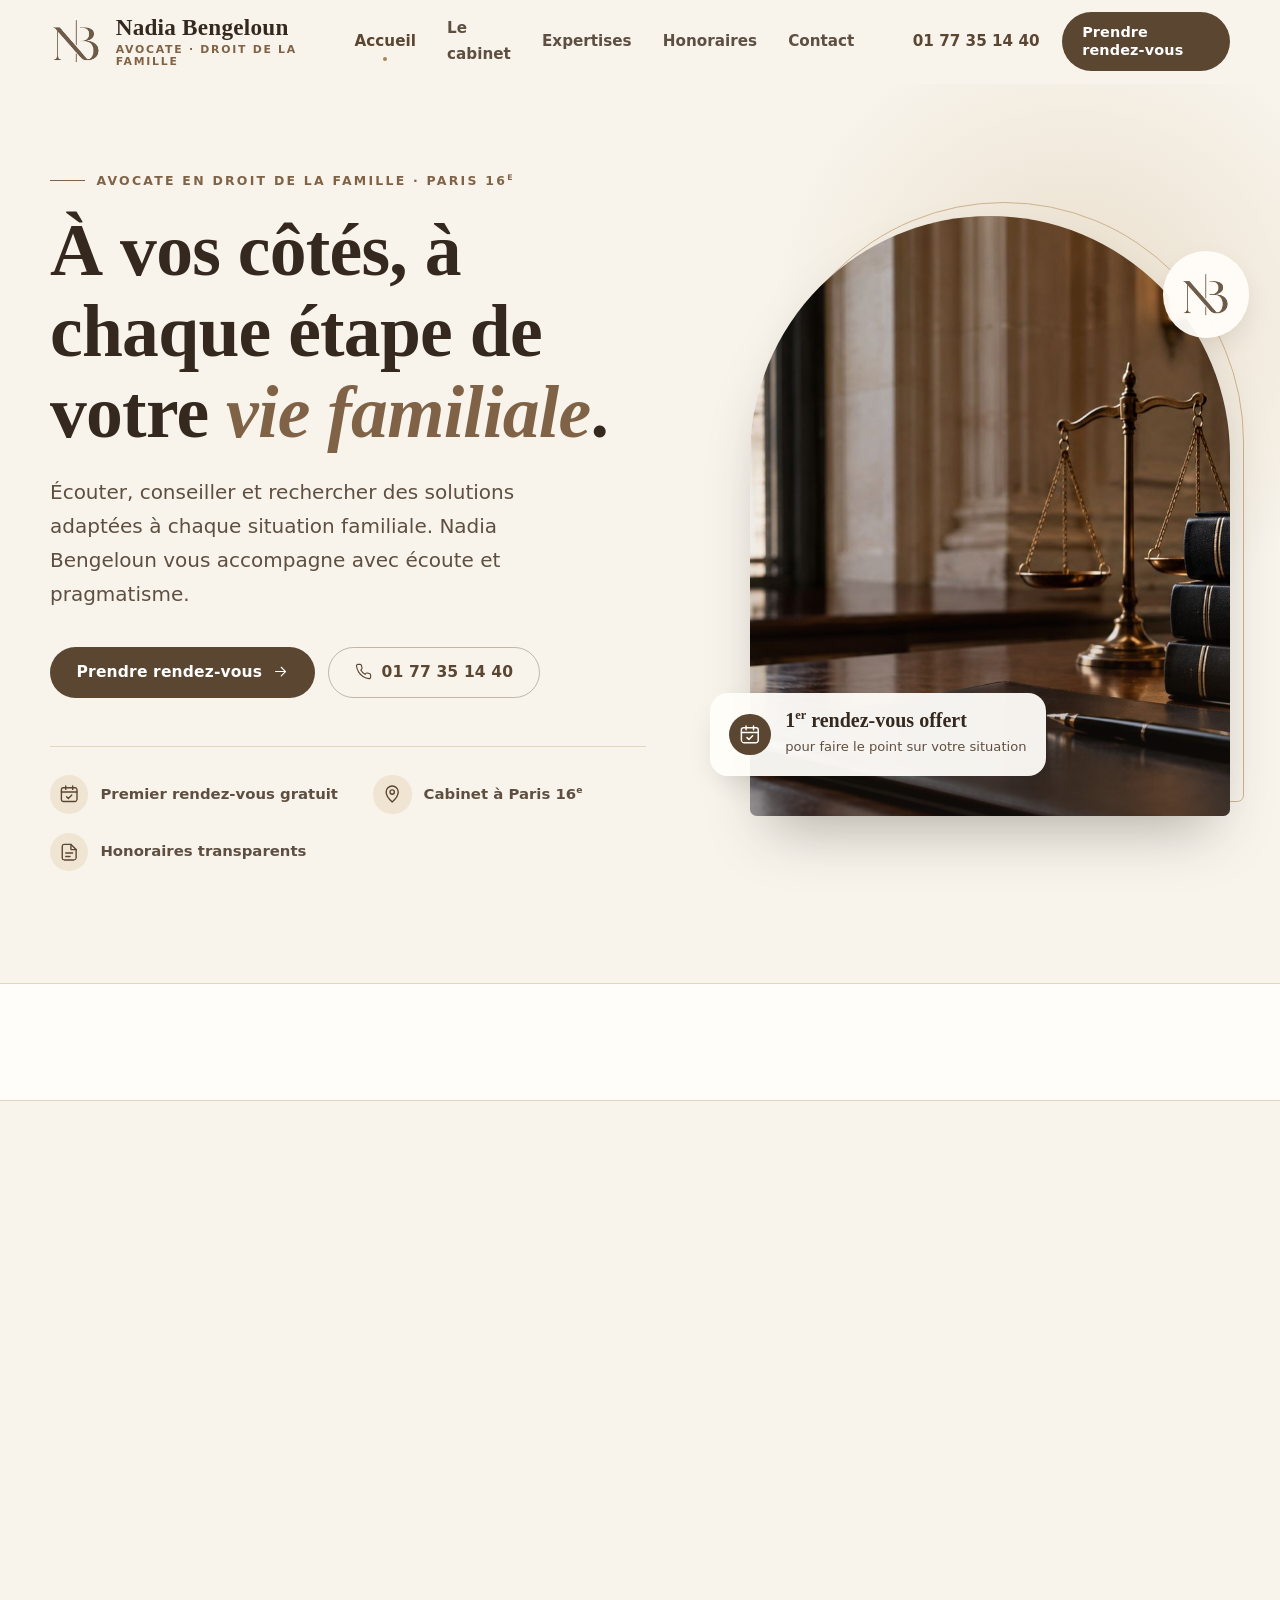
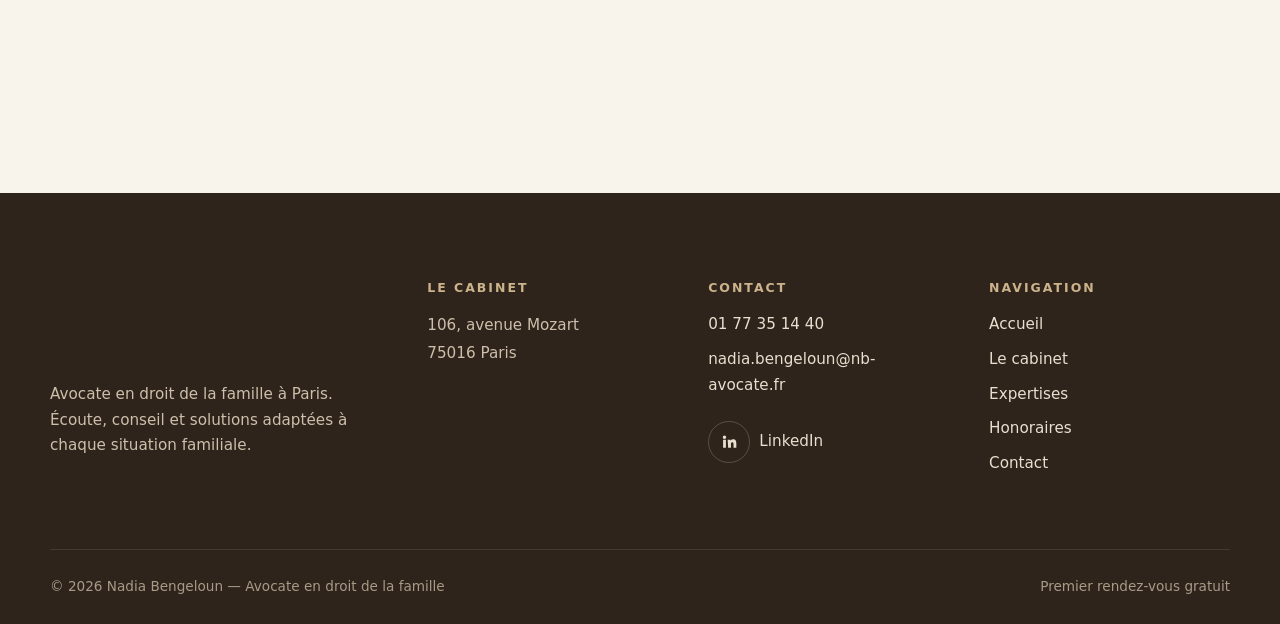
==== commit 8d03938d: "Refonte complète du site : design moderne, nouvelles pages et parcours de prise de contact Co-Author" ====
--- a/index.html
+++ b/index.html
@@ -3,114 +3,270 @@
 <head>
   <meta charset="utf-8" />
   <meta name="viewport" content="width=device-width,initial-scale=1" />
-  <meta http-equiv="Content-Security-Policy" content="default-src 'self'; script-src 'self'; style-src 'self'; img-src 'self'; font-src 'self'; connect-src 'self' https://formspree.io; form-action 'self' https://formspree.io; frame-src https://maps.google.com https://www.google.com; object-src 'none'; base-uri 'self'; upgrade-insecure-requests" />
+  <meta http-equiv="Content-Security-Policy" content="default-src 'self'; script-src 'self'; style-src 'self'; img-src 'self' data:; font-src 'self'; connect-src 'self' https://formspree.io; form-action 'self' https://formspree.io; frame-src https://maps.google.com https://www.google.com; object-src 'none'; base-uri 'self'; upgrade-insecure-requests" />
   <meta name="referrer" content="strict-origin-when-cross-origin" />
-  <title>Nadia Bengeloun — Avocate en droit de la famille</title>
-  <meta name="description" content="Avocate en droit de la famille : divorce, autorité parentale, filiation, adoption et protection des personnes." />
+  <title>Nadia Bengeloun — Avocate en droit de la famille à Paris</title>
+  <meta name="description" content="Nadia Bengeloun, avocate en droit de la famille à Paris 16e : divorce, autorité parentale, pension alimentaire, filiation, adoption et protection des personnes. Premier rendez-vous gratuit." />
+  <link rel="canonical" href="https://nb-avocate.fr/" />
+  <meta property="og:type" content="website" />
+  <meta property="og:title" content="Nadia Bengeloun — Avocate en droit de la famille à Paris" />
+  <meta property="og:description" content="Nadia Bengeloun, avocate en droit de la famille à Paris 16e : divorce, autorité parentale, pension alimentaire, filiation, adoption et protection des personnes. Premier rendez-vous gratuit." />
+  <meta property="og:image" content="https://nb-avocate.fr/Logo/home.jpg" />
+  <meta name="theme-color" content="#f8f4ec" />
+  <link rel="preload" href="fonts/cormorant-garamond.woff2" as="font" type="font/woff2" crossorigin>
+  <link rel="preload" href="fonts/manrope.woff2" as="font" type="font/woff2" crossorigin>
   <link rel="stylesheet" href="css/styles.css">
-  <link rel="icon" type="image/png" href="Logo/Onglet.png">
+  <link rel="icon" type="image/png" href="Logo/favicon.png">
 </head>
-<body class="home-page">
-  <div class="contact-bar">
-    <div class="container"><a href="mailto:nadia.bengeloun@nb-avocate.fr"><span aria-hidden="true">✉</span>Courriel : nadia.bengeloun@nb-avocate.fr</a><a href="tel:+33177351440"><span aria-hidden="true">☎</span>Téléphone : 01 77 35 14 40</a></div>
-  </div>
+<body>
+  <a class="skip-link" href="#contenu">Aller au contenu</a>
   <header class="site-header">
-    <div class="container">
-      <h1 class="brand"><a href="index.html"><img src="Logo/Logo NB (1).PNG" alt="Nadia Bengeloun"></a></h1>
-      <div class="site-menu">
-        <button class="menu-toggle" type="button" aria-expanded="false" aria-controls="primary-navigation">Menu</button>
-        <nav id="primary-navigation">
-          <a href="index.html">Accueil</a>
-          <a href="about.html">À propos</a>
-          <a href="contact.html">Contact</a>
-          <a href="honoraires.html">Honoraires</a>
-        </nav>
+    <div class="wrap">
+      <a class="brand" href="index.html" aria-label="Nadia Bengeloun, avocate — accueil">
+        <img src="Logo/nb-mark.png" alt="" width="200" height="174">
+        <span class="brand-text"><span class="brand-name">Nadia Bengeloun</span><span class="brand-role">Avocate · Droit de la famille</span></span>
+      </a>
+      <nav id="primary-navigation" class="nav" aria-label="Navigation principale">
+        <a href="index.html" aria-current="page">Accueil</a><a href="about.html">Le cabinet</a><a href="practice.html">Expertises</a><a href="honoraires.html">Honoraires</a><a href="contact.html">Contact</a>
+        <a class="btn btn--primary" href="contact.html">Prendre rendez-vous</a>
+      </nav>
+      <div class="header-actions">
+        <a class="header-phone" href="tel:+33177351440" aria-label="Appeler le cabinet au 01 77 35 14 40"><svg viewBox="0 0 24 24" fill="none" stroke="currentColor" stroke-width="1.6" stroke-linecap="round" stroke-linejoin="round" aria-hidden="true"><path d="M22 16.92v3a2 2 0 0 1-2.18 2 19.79 19.79 0 0 1-8.63-3.07 19.5 19.5 0 0 1-6-6 19.79 19.79 0 0 1-3.07-8.67A2 2 0 0 1 4.11 2h3a2 2 0 0 1 2 1.72c.13.96.36 1.9.7 2.81a2 2 0 0 1-.45 2.11L8.09 9.91a16 16 0 0 0 6 6l1.27-1.27a2 2 0 0 1 2.11-.45c.91.34 1.850.57 2.81.7A2 2 0 0 1 22 16.92z"/></svg><span>01 77 35 14 40</span></a>
+        <a class="btn btn--primary btn--sm" href="contact.html">Prendre rendez-vous</a>
+        <button class="menu-toggle" type="button" aria-expanded="false" aria-controls="primary-navigation" aria-label="Ouvrir le menu"><span></span><span></span><span></span></button>
       </div>
     </div>
   </header>
 
-  <main class="container">
+  <main id="contenu">
     <section class="hero">
-      <h2>Avocate en droit de la famille</h2>
-      <p>Écouter, conseiller et rechercher des solutions adaptées à chaque situation familiale.</p>
-      <p><a class="cta" href="contact.html">Demander une consultation</a></p>
-      <p>Le premier rendez-vous est gratuit.</p>
-    </section>
-
-    <section class="cards">
-      <article class="skill-card">
-        <button class="skill-card-toggle" type="button" aria-expanded="false" aria-controls="competence-description-1">
-          <span class="skill-card-inner">
-            <span class="skill-card-face skill-card-front" role="heading" aria-level="3">Divorce &amp; séparation</span>
-            <span class="skill-card-face skill-card-back" id="competence-description-1" aria-hidden="true">Divorce par consentement mutuel ou divorce judiciaire, séparation des époux et règlement des conséquences personnelles et patrimoniales.</span>
-          </span>
-        </button>
-      </article>
-      <article class="skill-card">
-        <button class="skill-card-toggle" type="button" aria-expanded="false" aria-controls="competence-description-2">
-          <span class="skill-card-inner">
-            <span class="skill-card-face skill-card-front" role="heading" aria-level="3">Autorité parentale &amp; Résidence des enfants</span>
-            <span class="skill-card-face skill-card-back" id="competence-description-2" aria-hidden="true">Accompagnement dans les questions relatives à l’exercice de l’autorité parentale, à la résidence des enfants et au droit de visite et d’hébergement.</span>
-          </span>
-        </button>
-      </article>
-      <article class="skill-card">
-        <button class="skill-card-toggle" type="button" aria-expanded="false" aria-controls="competence-description-3">
-          <span class="skill-card-inner">
-            <span class="skill-card-face skill-card-front" role="heading" aria-level="3">Pension alimentaire &amp; contribution à l’entretien des enfants</span>
-            <span class="skill-card-face skill-card-back" id="competence-description-3" aria-hidden="true">Détermination, fixation ou révision de la contribution à l’entretien et à l’éducation des enfants.</span>
-          </span>
-        </button>
-      </article>
-      <article class="skill-card">
-        <button class="skill-card-toggle" type="button" aria-expanded="false" aria-controls="competence-description-4">
-          <span class="skill-card-inner">
-            <span class="skill-card-face skill-card-front" role="heading" aria-level="3">Filiation</span>
-            <span class="skill-card-face skill-card-back" id="competence-description-4" aria-hidden="true">Accompagnement dans les procédures relatives à l’établissement ou à la contestation de la filiation.</span>
-          </span>
-        </button>
-      </article>
-      <article class="skill-card">
-        <button class="skill-card-toggle" type="button" aria-expanded="false" aria-controls="competence-description-5">
-          <span class="skill-card-inner">
-            <span class="skill-card-face skill-card-front" role="heading" aria-level="3">Protection des personnes</span>
-            <span class="skill-card-face skill-card-back" id="competence-description-5" aria-hidden="true">Accompagnement dans les situations de violences intrafamiliales et dans les procédures visant à assurer la protection des personnes concernées.</span>
-          </span>
-        </button>
-      </article>
-      <article class="skill-card">
-        <button class="skill-card-toggle" type="button" aria-expanded="false" aria-controls="competence-description-6">
-          <span class="skill-card-inner">
-            <span class="skill-card-face skill-card-front" role="heading" aria-level="3">Adoption</span>
-            <span class="skill-card-face skill-card-back" id="competence-description-6" aria-hidden="true">Conseil et accompagnement dans les démarches et procédures relatives à l’adoption.</span>
-          </span>
-        </button>
-      </article>
+      <div class="wrap">
+        <div class="hero-copy">
+          <span class="eyebrow"><span>Avocate en droit de la famille · Paris 16<sup>e</sup></span></span>
+          <h1>À vos côtés, à chaque étape de votre <em>vie familiale</em>.</h1>
+          <p class="lead">Écouter, conseiller et rechercher des solutions adaptées à chaque situation familiale. Nadia Bengeloun vous accompagne avec écoute et pragmatisme.</p>
+          <div class="btn-row">
+            <a class="btn btn--primary" href="contact.html">Prendre rendez-vous <svg class="arrow" viewBox="0 0 24 24" fill="none" stroke="currentColor" stroke-width="1.6" stroke-linecap="round" stroke-linejoin="round" aria-hidden="true"><path d="M5 12h14M13 6l6 6-6 6"/></svg></a>
+            <a class="btn btn--ghost" href="tel:+33177351440"><svg viewBox="0 0 24 24" fill="none" stroke="currentColor" stroke-width="1.6" stroke-linecap="round" stroke-linejoin="round" aria-hidden="true"><path d="M22 16.92v3a2 2 0 0 1-2.18 2 19.79 19.79 0 0 1-8.63-3.07 19.5 19.5 0 0 1-6-6 19.79 19.79 0 0 1-3.07-8.67A2 2 0 0 1 4.11 2h3a2 2 0 0 1 2 1.72c.13.96.36 1.9.7 2.81a2 2 0 0 1-.45 2.11L8.09 9.91a16 16 0 0 0 6 6l1.27-1.27a2 2 0 0 1 2.11-.45c.91.34 1.850.57 2.81.7A2 2 0 0 1 22 16.92z"/></svg>01 77 35 14 40</a>
+          </div>
+          <ul class="hero-facts">
+            <li><svg viewBox="0 0 24 24" fill="none" stroke="currentColor" stroke-width="1.6" stroke-linecap="round" stroke-linejoin="round" aria-hidden="true"><rect x="3" y="4.5" width="18" height="16" rx="2"/><path d="M3 9.5h18M8 2.5v4M16 2.5v4"/><path d="m9 15 2 2 4-4"/></svg>Premier rendez-vous gratuit</li>
+            <li><svg viewBox="0 0 24 24" fill="none" stroke="currentColor" stroke-width="1.6" stroke-linecap="round" stroke-linejoin="round" aria-hidden="true"><path d="M12 21s-7-6.2-7-11.5a7 7 0 0 1 14 0C19 14.8 12 21 12 21z"/><circle cx="12" cy="9.5" r="2.5"/></svg><span>Cabinet à Paris 16<sup>e</sup></span></li>
+            <li><svg viewBox="0 0 24 24" fill="none" stroke="currentColor" stroke-width="1.6" stroke-linecap="round" stroke-linejoin="round" aria-hidden="true"><path d="M14 3H6a2 2 0 0 0-2 2v14a2 2 0 0 0 2 2h12a2 2 0 0 0 2-2V9z"/><path d="M14 3v6h6M8 13h8M8 17h5"/></svg>Honoraires transparents</li>
+          </ul>
+        </div>
+        <div class="hero-visual">
+          <span class="hero-frame" aria-hidden="true"></span>
+          <div class="hero-photo"><img src="Logo/home.jpg" alt="Bureau d’avocat avec une balance de la justice et des codes juridiques" width="1672" height="941" fetchpriority="high"></div>
+          <div class="float-card float-card--offer"><svg viewBox="0 0 24 24" fill="none" stroke="currentColor" stroke-width="1.6" stroke-linecap="round" stroke-linejoin="round" aria-hidden="true"><rect x="3" y="4.5" width="18" height="16" rx="2"/><path d="M3 9.5h18M8 2.5v4M16 2.5v4"/><path d="m9 15 2 2 4-4"/></svg><div><strong>1<sup>er</sup> rendez-vous offert</strong><span>pour faire le point sur votre situation</span></div></div>
+          <div class="float-card float-card--mark"><img src="Logo/nb-mark.png" alt="" width="200" height="174"></div>
+        </div>
+      </div>
+    </section>
+
+    <section class="trust" aria-label="Le cabinet en bref">
+      <div class="wrap reveal-group">
+        <div class="trust-item reveal"><strong>Gratuit</strong><span>Premier rendez-vous</span></div>
+        <div class="trust-item reveal"><strong>6 domaines</strong><span>du droit de la famille</span></div>
+        <div class="trust-item reveal"><strong>150&nbsp;€&nbsp;HT</strong><span>Taux horaire ou forfait</span></div>
+        <div class="trust-item reveal"><strong>Paris 16<sup>e</sup></strong><span>106, avenue Mozart</span></div>
+      </div>
+    </section>
+
+    <section class="section" id="expertises">
+      <div class="wrap">
+        <div class="section-head reveal">
+          <span class="eyebrow">Domaines d’intervention</span>
+          <h2>Un accompagnement sur l’ensemble du droit de la famille</h2>
+          <p class="lead">Divorce, enfants, filiation, protection : chaque situation appelle une réponse juridique précise et une écoute attentive.</p>
+        </div>
+        <div class="expertise-grid reveal-group">
+          <a class="expertise-card reveal" href="practice.html#divorce">
+            <span class="icon"><svg viewBox="0 0 24 24" fill="none" stroke="currentColor" stroke-width="1.6" stroke-linecap="round" stroke-linejoin="round" aria-hidden="true"><circle cx="8.5" cy="13.5" r="5.5"/><circle cx="15.5" cy="10.5" r="5.5"/></svg></span>
+            <h3>Divorce &amp; séparation</h3>
+            <p>Divorce par consentement mutuel ou divorce judiciaire, séparation des époux et règlement des conséquences personnelles et patrimoniales.</p>
+            <span class="link-arrow">En savoir plus <svg class="arrow" viewBox="0 0 24 24" fill="none" stroke="currentColor" stroke-width="1.6" stroke-linecap="round" stroke-linejoin="round" aria-hidden="true"><path d="M5 12h14M13 6l6 6-6 6"/></svg></span>
+          </a>
+          <a class="expertise-card reveal" href="practice.html#autorite-parentale">
+            <span class="icon"><svg viewBox="0 0 24 24" fill="none" stroke="currentColor" stroke-width="1.6" stroke-linecap="round" stroke-linejoin="round" aria-hidden="true"><circle cx="9" cy="7" r="3"/><path d="M3 20v-1a6 6 0 0 1 12 0v1"/><circle cx="17.5" cy="10" r="2.2"/><path d="M15.8 20v-.6a4 4 0 0 1 6.2-3.3"/></svg></span>
+            <h3>Autorité parentale &amp; résidence des enfants</h3>
+            <p>Accompagnement dans les questions relatives à l’exercice de l’autorité parentale, à la résidence des enfants et au droit de visite et d’hébergement.</p>
+            <span class="link-arrow">En savoir plus <svg class="arrow" viewBox="0 0 24 24" fill="none" stroke="currentColor" stroke-width="1.6" stroke-linecap="round" stroke-linejoin="round" aria-hidden="true"><path d="M5 12h14M13 6l6 6-6 6"/></svg></span>
+          </a>
+          <a class="expertise-card reveal" href="practice.html#pension-alimentaire">
+            <span class="icon"><svg viewBox="0 0 24 24" fill="none" stroke="currentColor" stroke-width="1.6" stroke-linecap="round" stroke-linejoin="round" aria-hidden="true"><circle cx="12" cy="12" r="9"/><path d="M15.5 8.5A4.5 4.5 0 0 0 8 12a4.5 4.5 0 0 0 7.5 3.5M6.5 10.5h6M6.5 13.5h6"/></svg></span>
+            <h3>Pension alimentaire &amp; contribution à l’entretien des enfants</h3>
+            <p>Détermination, fixation ou révision de la contribution à l’entretien et à l’éducation des enfants.</p>
+            <span class="link-arrow">En savoir plus <svg class="arrow" viewBox="0 0 24 24" fill="none" stroke="currentColor" stroke-width="1.6" stroke-linecap="round" stroke-linejoin="round" aria-hidden="true"><path d="M5 12h14M13 6l6 6-6 6"/></svg></span>
+          </a>
+          <a class="expertise-card reveal" href="practice.html#filiation">
+            <span class="icon"><svg viewBox="0 0 24 24" fill="none" stroke="currentColor" stroke-width="1.6" stroke-linecap="round" stroke-linejoin="round" aria-hidden="true"><circle cx="12" cy="5" r="2.5"/><circle cx="5.5" cy="18.5" r="2.5"/><circle cx="18.5" cy="18.5" r="2.5"/><path d="M12 7.5V12M12 12H5.5v4M12 12h6.5v4"/></svg></span>
+            <h3>Filiation</h3>
+            <p>Accompagnement dans les procédures relatives à l’établissement ou à la contestation de la filiation.</p>
+            <span class="link-arrow">En savoir plus <svg class="arrow" viewBox="0 0 24 24" fill="none" stroke="currentColor" stroke-width="1.6" stroke-linecap="round" stroke-linejoin="round" aria-hidden="true"><path d="M5 12h14M13 6l6 6-6 6"/></svg></span>
+          </a>
+          <a class="expertise-card reveal" href="practice.html#protection">
+            <span class="icon"><svg viewBox="0 0 24 24" fill="none" stroke="currentColor" stroke-width="1.6" stroke-linecap="round" stroke-linejoin="round" aria-hidden="true"><path d="M12 3 4.5 6v5.5c0 4.7 3.2 8.4 7.5 9.5 4.3-1.1 7.5-4.8 7.5-9.5V6L12 3z"/><path d="m9 12 2 2 4-4"/></svg></span>
+            <h3>Protection des personnes</h3>
+            <p>Accompagnement dans les situations de violences intrafamiliales et dans les procédures visant à assurer la protection des personnes concernées.</p>
+            <span class="link-arrow">En savoir plus <svg class="arrow" viewBox="0 0 24 24" fill="none" stroke="currentColor" stroke-width="1.6" stroke-linecap="round" stroke-linejoin="round" aria-hidden="true"><path d="M5 12h14M13 6l6 6-6 6"/></svg></span>
+          </a>
+          <a class="expertise-card reveal" href="practice.html#adoption">
+            <span class="icon"><svg viewBox="0 0 24 24" fill="none" stroke="currentColor" stroke-width="1.6" stroke-linecap="round" stroke-linejoin="round" aria-hidden="true"><path d="M3 11 12 4l9 7"/><path d="M5 9.5V20h14V9.5"/><path d="M12 17.2s-3-1.8-3-3.8a1.6 1.6 0 0 1 3-.6 1.6 1.6 0 0 1 3 .6c0 2-3 3.8-3 3.8z"/></svg></span>
+            <h3>Adoption</h3>
+            <p>Conseil et accompagnement dans les démarches et procédures relatives à l’adoption.</p>
+            <span class="link-arrow">En savoir plus <svg class="arrow" viewBox="0 0 24 24" fill="none" stroke="currentColor" stroke-width="1.6" stroke-linecap="round" stroke-linejoin="round" aria-hidden="true"><path d="M5 12h14M13 6l6 6-6 6"/></svg></span>
+          </a>
+        </div>
+      </div>
+    </section>
+
+    <section class="section section--paper">
+      <div class="wrap">
+        <div class="section-head section-head--center reveal">
+          <span class="eyebrow">Votre accompagnement</span>
+          <h2>Une méthode claire, du premier échange à la solution</h2>
+        </div>
+        <ol class="steps reveal-group">
+          <li class="step reveal"><h3>Premier échange</h3><p>Un rendez-vous gratuit pour échanger sur votre situation, en toute confidentialité.</p></li>
+          <li class="step reveal"><h3>Analyse</h3><p>Identification des principales problématiques juridiques et des options qui s’offrent à vous.</p></li>
+          <li class="step reveal"><h3>Stratégie</h3><p>Définition des modalités d’accompagnement et d’une convention d’honoraires claire.</p></li>
+          <li class="step reveal"><h3>Accompagnement</h3><p>Une information claire et un suivi attentif à chaque étape de votre dossier.</p></li>
+        </ol>
+      </div>
+    </section>
+
+    <section class="section section--dark">
+      <div class="wrap about-split">
+        <div class="reveal">
+          <blockquote class="quote">Écouter, conseiller et rechercher des solutions adaptées à chaque situation familiale.</blockquote>
+          <div class="quote-sign"><img src="Logo/nb-mark-light.png" alt="" width="200" height="174" loading="lazy"><div><strong>Nadia Bengeloun</strong><span>Avocate en droit de la famille</span></div></div>
+        </div>
+        <div class="reveal">
+          <span class="eyebrow">Le cabinet</span>
+          <h2>Une approche humaine et pragmatique</h2>
+          <p class="lead">Nadia Bengeloun accompagne les familles avec écoute et pragmatisme afin de rechercher des solutions adaptées à chaque situation.</p>
+          <ul class="values">
+            <li><svg viewBox="0 0 24 24" fill="none" stroke="currentColor" stroke-width="1.6" stroke-linecap="round" stroke-linejoin="round" aria-hidden="true"><path d="M21 12a8 8 0 0 1-11.6 7.1L4 20.5l1.4-4.9A8 8 0 1 1 21 12z"/></svg><div><strong>Écoute</strong><span>Prendre le temps de comprendre votre histoire et vos priorités.</span></div></li>
+            <li><svg viewBox="0 0 24 24" fill="none" stroke="currentColor" stroke-width="1.6" stroke-linecap="round" stroke-linejoin="round" aria-hidden="true"><circle cx="12" cy="12" r="9"/><path d="m15.5 8.5-2 5-5 2 2-5 5-2z"/></svg><div><strong>Pragmatisme</strong><span>Privilégier, lorsque cela est possible, la résolution efficace des différends.</span></div></li>
+            <li><svg viewBox="0 0 24 24" fill="none" stroke="currentColor" stroke-width="1.6" stroke-linecap="round" stroke-linejoin="round" aria-hidden="true"><path d="M2 12s3.6-7 10-7 10 7 10 7-3.6 7-10 7S2 12 2 12z"/><circle cx="12" cy="12" r="3"/></svg><div><strong>Clarté</strong><span>Une communication claire et une information complète à chaque étape.</span></div></li>
+          </ul>
+          <a class="btn btn--light" href="about.html">Découvrir le cabinet <svg class="arrow" viewBox="0 0 24 24" fill="none" stroke="currentColor" stroke-width="1.6" stroke-linecap="round" stroke-linejoin="round" aria-hidden="true"><path d="M5 12h14M13 6l6 6-6 6"/></svg></a>
+        </div>
+      </div>
+    </section>
+
+    <section class="section">
+      <div class="wrap">
+        <div class="section-head section-head--center reveal">
+          <span class="eyebrow">Honoraires</span>
+          <h2>Des honoraires clairs, définis ensemble</h2>
+          <p class="lead">La transparence est au cœur de la relation entre l’avocat et son client.</p>
+        </div>
+        <div class="pricing reveal-group">
+          <article class="price-card price-card--featured reveal">
+            <span class="price-tag">Au temps passé</span>
+            <h3>Honoraires au temps passé</h3>
+            <p class="price"><b>150&nbsp;€</b><span>HT / heure</span></p>
+            <p>Les diligences sont facturées au temps passé, sur la base d’un taux horaire de 150&nbsp;€&nbsp;HT.</p>
+            <ul><li><svg viewBox="0 0 24 24" fill="none" stroke="currentColor" stroke-width="1.6" stroke-linecap="round" stroke-linejoin="round" aria-hidden="true"><path d="M20 6 9 17l-5-5"/></svg>Convention d’honoraires écrite</li><li><svg viewBox="0 0 24 24" fill="none" stroke="currentColor" stroke-width="1.6" stroke-linecap="round" stroke-linejoin="round" aria-hidden="true"><path d="M20 6 9 17l-5-5"/></svg>Modalités définies en toute transparence</li><li><svg viewBox="0 0 24 24" fill="none" stroke="currentColor" stroke-width="1.6" stroke-linecap="round" stroke-linejoin="round" aria-hidden="true"><path d="M20 6 9 17l-5-5"/></svg>Premier rendez-vous gratuit</li></ul>
+          </article>
+          <article class="price-card reveal">
+            <span class="price-tag">Forfait</span>
+            <h3>Honoraires forfaitaires</h3>
+            <p class="price"><b>Sur mesure</b></p>
+            <p>Un honoraire forfaitaire peut également être proposé en fonction de la nature du dossier.</p>
+            <ul><li><svg viewBox="0 0 24 24" fill="none" stroke="currentColor" stroke-width="1.6" stroke-linecap="round" stroke-linejoin="round" aria-hidden="true"><path d="M20 6 9 17l-5-5"/></svg>Montant adapté à la nature du dossier</li><li><svg viewBox="0 0 24 24" fill="none" stroke="currentColor" stroke-width="1.6" stroke-linecap="round" stroke-linejoin="round" aria-hidden="true"><path d="M20 6 9 17l-5-5"/></svg>Convention d’honoraires écrite</li><li><svg viewBox="0 0 24 24" fill="none" stroke="currentColor" stroke-width="1.6" stroke-linecap="round" stroke-linejoin="round" aria-hidden="true"><path d="M20 6 9 17l-5-5"/></svg>Premier rendez-vous gratuit</li></ul>
+          </article>
+        </div>
+        <p class="center-link reveal"><a class="link-arrow" href="honoraires.html">Tout savoir sur les honoraires <svg class="arrow" viewBox="0 0 24 24" fill="none" stroke="currentColor" stroke-width="1.6" stroke-linecap="round" stroke-linejoin="round" aria-hidden="true"><path d="M5 12h14M13 6l6 6-6 6"/></svg></a></p>
+      </div>
+    </section>
+
+    <section class="section section--paper">
+      <div class="wrap faq-layout">
+        <div class="section-head reveal">
+          <span class="eyebrow">Questions fréquentes</span>
+          <h2>Vos questions, nos réponses</h2>
+          <p class="lead">Vous ne trouvez pas votre réponse ? Le plus simple est d’en parler directement.</p>
+          <a class="link-arrow" href="contact.html">Poser une question <svg class="arrow" viewBox="0 0 24 24" fill="none" stroke="currentColor" stroke-width="1.6" stroke-linecap="round" stroke-linejoin="round" aria-hidden="true"><path d="M5 12h14M13 6l6 6-6 6"/></svg></a>
+        </div>
+        <div class="faq reveal">
+          <details open>
+            <summary>Le premier rendez-vous est-il payant ?</summary>
+            <div class="answer"><p>Non, le premier rendez-vous est gratuit. Il permet d’échanger sur votre situation, d’identifier les principales problématiques juridiques et de déterminer les modalités d’accompagnement.</p></div>
+          </details>
+          <details>
+            <summary>Comment sont fixés les honoraires ?</summary>
+            <div class="answer"><p>Les honoraires sont déterminés en fonction de la nature du dossier, de sa complexité et des diligences nécessaires. Ils sont facturés au temps passé (150&nbsp;€&nbsp;HT de l’heure) ou au forfait, et font l’objet d’une convention d’honoraires.</p></div>
+          </details>
+          <details>
+            <summary>Quels frais peuvent s’ajouter aux honoraires ?</summary>
+            <div class="answer"><p>Les frais annexes (huissiers, postulation, frais de débours et dépens) restent à la charge du client.</p></div>
+          </details>
+          <details>
+            <summary>Comment prendre rendez-vous ?</summary>
+            <div class="answer"><p>Vous pouvez remplir le <a href="contact.html">formulaire de contact</a>, appeler le cabinet au <a href="tel:+33177351440">01 77 35 14 40</a> ou écrire à <a href="mailto:nadia.bengeloun@nb-avocate.fr">nadia.bengeloun@nb-avocate.fr</a>.</p></div>
+          </details>
+          <details>
+            <summary>Où se situe le cabinet ?</summary>
+            <div class="answer"><p>Le cabinet est situé au 106, avenue Mozart, 75016 Paris.</p></div>
+          </details>
+        </div>
+      </div>
+    </section>
+
+    <section class="section">
+      <div class="wrap">
+        <div class="cta-band reveal">
+          <span class="eyebrow">Premier rendez-vous gratuit</span>
+          <h2>Parlons de votre situation</h2>
+          <p>Chaque histoire familiale est unique. Prenez le temps d’en parler : le premier rendez-vous permet de faire le point, sans engagement.</p>
+          <div class="btn-row">
+            <a class="btn btn--light" href="contact.html">Prendre rendez-vous <svg class="arrow" viewBox="0 0 24 24" fill="none" stroke="currentColor" stroke-width="1.6" stroke-linecap="round" stroke-linejoin="round" aria-hidden="true"><path d="M5 12h14M13 6l6 6-6 6"/></svg></a>
+            <a class="btn btn--outline-light" href="tel:+33177351440"><svg viewBox="0 0 24 24" fill="none" stroke="currentColor" stroke-width="1.6" stroke-linecap="round" stroke-linejoin="round" aria-hidden="true"><path d="M22 16.92v3a2 2 0 0 1-2.18 2 19.79 19.79 0 0 1-8.63-3.07 19.5 19.5 0 0 1-6-6 19.79 19.79 0 0 1-3.07-8.67A2 2 0 0 1 4.11 2h3a2 2 0 0 1 2 1.72c.13.96.36 1.9.7 2.81a2 2 0 0 1-.45 2.11L8.09 9.91a16 16 0 0 0 6 6l1.27-1.27a2 2 0 0 1 2.11-.45c.91.34 1.850.57 2.81.7A2 2 0 0 1 22 16.92z"/></svg>01 77 35 14 40</a>
+          </div>
+        </div>
+      </div>
     </section>
   </main>
 
   <footer class="site-footer">
-    <div class="container">
-      <div class="footer-layout">
-        <div class="footer-main">
-          <div class="footer-location">
-            <strong>Adresse du cabinet :</strong>
-            <address>106, avenue Mozart, 75016 Paris</address>
-            <iframe class="footer-map" src="https://maps.google.com/maps?q=106%20avenue%20Mozart%2C%2075016%20Paris&amp;z=15&amp;output=embed" title="Carte : 106, avenue Mozart, 75016 Paris" loading="lazy" referrerpolicy="strict-origin-when-cross-origin" sandbox="allow-scripts allow-same-origin allow-popups allow-popups-to-escape-sandbox"></iframe>
-          </div>
-        </div>
-        <section class="footer-social" aria-labelledby="footer-social-title">
-          <h2 id="footer-social-title">Réseaux sociaux</h2>
-          <a class="linkedin-link" href="https://www.linkedin.com/in/nadia-bengeloun-55461019a/" target="_blank" rel="noopener noreferrer" aria-label="Profil LinkedIn de Nadia Bengeloun">
-            <img src="Logo/linkedin-mark.svg" alt="LinkedIn">
-          </a>
-        </section>
-      </div>
-      <p class="footer-copyright">&copy; <span id="year"></span> Nadia Bengeloun</p>
+    <div class="wrap">
+      <div class="footer-grid">
+        <div class="footer-brand">
+          <img src="Logo/logo-full-light.png" alt="Nadia Bengeloun" width="560" height="238" loading="lazy">
+          <p>Avocate en droit de la famille à Paris. Écoute, conseil et solutions adaptées à chaque situation familiale.</p>
+        </div>
+        <div>
+          <h2>Le cabinet</h2>
+          <address>106, avenue Mozart<br>75016 Paris</address>
+        </div>
+        <div>
+          <h2>Contact</h2>
+          <ul class="footer-links">
+            <li><a href="tel:+33177351440">01 77 35 14 40</a></li>
+            <li><a href="mailto:nadia.bengeloun@nb-avocate.fr">nadia.bengeloun@nb-avocate.fr</a></li>
+          </ul>
+          <a class="social" href="https://www.linkedin.com/in/nadia-bengeloun-55461019a/" target="_blank" rel="noopener noreferrer" aria-label="Profil LinkedIn de Nadia Bengeloun (nouvel onglet)"><span><svg viewBox="0 0 24 24" fill="none" stroke="currentColor" stroke-width="1.6" stroke-linecap="round" stroke-linejoin="round" aria-hidden="true"><path fill="currentColor" stroke="none" d="M4.98 3.5a2.5 2.5 0 1 1 0 5 2.5 2.5 0 0 1 0-5zM3 9.5h4V21H3zM9.5 9.5h3.8v1.6h.05c.53-1 1.83-2.05 3.770-2.05 4.03 0 4.78 2.65 4.78 6.1V21h-4v-5.1c0-1.22-.02-2.78-1.7-2.78-1.7 0-1.96 1.33-1.96 2.7V21h-4z"/></svg></span>LinkedIn</a>
+        </div>
+        <div>
+          <h2>Navigation</h2>
+          <ul class="footer-links"><li><a href="index.html">Accueil</a></li><li><a href="about.html">Le cabinet</a></li><li><a href="practice.html">Expertises</a></li><li><a href="honoraires.html">Honoraires</a></li><li><a href="contact.html">Contact</a></li></ul>
+        </div>
+      </div>
+      <div class="footer-bottom">
+        <span>&copy; <span id="year">2026</span> Nadia Bengeloun — Avocate en droit de la famille</span>
+        <span>Premier rendez-vous gratuit</span>
+      </div>
     </div>
   </footer>
 
+  <div class="mobile-cta">
+    <a class="btn btn--ghost" href="tel:+33177351440"><svg viewBox="0 0 24 24" fill="none" stroke="currentColor" stroke-width="1.6" stroke-linecap="round" stroke-linejoin="round" aria-hidden="true"><path d="M22 16.92v3a2 2 0 0 1-2.18 2 19.79 19.79 0 0 1-8.63-3.07 19.5 19.5 0 0 1-6-6 19.79 19.79 0 0 1-3.07-8.67A2 2 0 0 1 4.11 2h3a2 2 0 0 1 2 1.72c.13.96.36 1.9.7 2.81a2 2 0 0 1-.45 2.11L8.09 9.91a16 16 0 0 0 6 6l1.27-1.27a2 2 0 0 1 2.11-.45c.91.34 1.850.57 2.81.7A2 2 0 0 1 22 16.92z"/></svg>Appeler</a>
+    <a class="btn btn--primary" href="contact.html"><svg viewBox="0 0 24 24" fill="none" stroke="currentColor" stroke-width="1.6" stroke-linecap="round" stroke-linejoin="round" aria-hidden="true"><rect x="3" y="4.5" width="18" height="16" rx="2"/><path d="M3 9.5h18M8 2.5v4M16 2.5v4"/><path d="m9 15 2 2 4-4"/></svg>Rendez-vous</a>
+  </div>
+
   <script src="js/site.js" defer></script>
-  <script src="js/cards.js" defer></script>
 </body>
 </html>
--- a/css/styles.css
+++ b/css/styles.css
@@ -1,85 +1,427 @@
-:root{--brand:#5b4632;--accent:#806346;--bg:#f8f4ec;--paper:#efe5d2;--ink:#35291f;--muted:#746656;--line:#d8c9b1}
-*{box-sizing:border-box}
-body{font-family:Inter, system-ui, Arial, sans-serif;margin:0;color:var(--ink);background:var(--bg)}
-body.home-page{background-image:linear-gradient(rgba(248,244,236,.55),rgba(248,244,236,.55)),url("../Logo/Home_Image.png");background-size:cover;background-position:center;background-attachment:fixed}
-.container{max-width:960px;margin:0 auto;padding:1rem}
-.contact-bar{background:#35291f;color:var(--paper)}
-.contact-bar .container{max-width:none;display:flex;justify-content:flex-end;flex-wrap:wrap;gap:.35rem 1.25rem;padding:.55rem 1.5rem}
-.contact-bar a{display:inline-flex;align-items:center;gap:.4rem;color:inherit;text-decoration:none;font-size:.9rem}
-.contact-bar a span{font-size:1rem;line-height:1}
-.contact-bar a:hover,.contact-bar a:focus-visible{text-decoration:underline;text-underline-offset:.2em}
-.site-header{position:sticky;top:0;z-index:10;background:var(--paper);border-bottom:1px solid var(--line)}
-.site-header .container{display:flex;align-items:center;justify-content:space-between}
-.brand{margin:0;flex:0 0 auto}
-.brand a{display:block;width:clamp(10rem,24vw,15rem);aspect-ratio:2.46;overflow:hidden;background:var(--paper)}
-.brand img{display:block;position:relative;left:50%;width:156%;max-width:none;transform:translate(-50%,-23.6%)}
-.site-menu{margin-left:auto}
-.menu-toggle{display:none;cursor:pointer;padding:.55rem .75rem;border:1px solid var(--line);border-radius:4px;background:transparent;color:var(--brand)}
-nav{display:flex;flex-wrap:wrap;gap:1.25rem}
-nav a{color:var(--brand);text-decoration:none}
-nav a:hover,nav a:focus-visible{color:var(--accent);text-decoration:underline;text-underline-offset:.25em}
-.hero{padding:3rem 0;text-align:center}
-.hero h2{color:var(--brand);margin:0 0 .5rem}
-.home-page .hero > p:first-of-type{color:#241b14;font-size:1.2rem;line-height:1.5}
-.home-page .hero > p:last-of-type{color:#fff;font-size:1.2rem;font-weight:700;text-shadow:0 1px 3px rgba(53,41,31,.9)}
-.cta{display:inline-block;background:var(--accent);color:#fff;padding:.6rem 1rem;border-radius:6px;text-decoration:none}
-.cards{display:grid;grid-template-columns:repeat(auto-fit,minmax(220px,1fr));gap:1rem;margin-top:2rem}
-.cards article{border:1px solid var(--line);padding:1rem;border-radius:8px;background:#fcfaf6}
-@media (min-width:960px){.home-page .cards article:nth-child(5){grid-column:2}.home-page .cards article:nth-child(6){grid-column:3}}
-.home-page .skill-card{min-height:16rem;padding:0;border:0;background:transparent;perspective:1000px}
-.home-page .skill-card-toggle{display:block;width:100%;min-height:16rem;padding:0;border:0;border-radius:8px;background:transparent;color:var(--ink);text-align:left;cursor:pointer}
-.home-page .skill-card-toggle:focus-visible{outline:3px solid var(--accent);outline-offset:3px}
-.home-page .skill-card-inner{position:relative;display:block;min-height:16rem;transform-style:preserve-3d;transition:transform .65s cubic-bezier(.2,.7,.2,1)}
-.home-page .skill-card.is-flipped .skill-card-inner{transform:rotateY(180deg)}
-@media (hover:hover) and (pointer:fine){.home-page .skill-card:hover .skill-card-inner{transform:rotateY(180deg)}}
-.home-page .skill-card-face{position:absolute;inset:0;display:flex;align-items:center;justify-content:center;padding:1rem;border:1px solid var(--line);border-radius:8px;background:#fcfaf6;text-align:center;backface-visibility:hidden;-webkit-backface-visibility:hidden}
-.home-page .skill-card-front{color:var(--brand);font-size:1.15rem;font-weight:700}
-.home-page .skill-card-back{transform:rotateY(180deg);color:#241b14;font-size:1.05rem;line-height:1.5}
-@keyframes home-card-arrive{from{opacity:0;transform:translateY(12px)}to{opacity:1;transform:translateY(0)}}
-@keyframes home-card-arrive-from-left{from{opacity:0;transform:translateX(-22px)}to{opacity:1;transform:translateX(0)}}
-@media (hover:hover) and (prefers-reduced-motion:no-preference){.home-page .skill-card:hover .skill-card-face{border-color:var(--accent);box-shadow:0 8px 20px rgba(53,41,31,.12)}}
-.honoraires-page main>p,.honoraires-page main>h3,.honoraires-page .cards article{animation:home-card-arrive .55s ease both}
-.honoraires-page main>p:nth-of-type(2){animation-delay:.2s}
-.honoraires-page main>h3{animation-delay:.4s}
-.honoraires-page .cards article:nth-child(1){animation-delay:.6s}
-.honoraires-page .cards article:nth-child(2){animation-delay:.8s}
-.honoraires-page main>p:nth-of-type(3){animation-delay:1s}
-.honoraires-page main>p:nth-of-type(4){animation-delay:1.2s}
-@media (max-width:600px){.honoraires-page main>p,.honoraires-page main>h3,.honoraires-page .cards article{animation-name:home-card-arrive-from-left}}
-@media (prefers-reduced-motion:reduce){.home-page .skill-card-inner,.honoraires-page main>p,.honoraires-page main>h3,.honoraires-page .cards article{animation:none;transition:none}}
-form label{display:block;margin:0.5rem 0}
-input,textarea{width:100%;padding:.5rem;border:1px solid var(--line);border-radius:6px;background:#fcfaf6;color:var(--ink)}
-button{background:var(--brand);color:#fff;padding:.6rem 1rem;border:0;border-radius:6px}
-.form-status{color:#8a2f23}
-.message-dialog{width:min(28rem,calc(100% - 2rem));padding:1.5rem;border:1px solid var(--line);border-radius:6px;background:var(--bg);color:var(--ink)}
-.message-dialog::backdrop{background:rgba(53,41,31,.55)}
-.message-dialog h2{margin-top:0;color:var(--brand)}
-.message-dialog form{margin-top:1.25rem;text-align:right}
-.site-footer{border-top:1px solid #5b4632;margin-top:3rem;padding:1rem 0;color:var(--paper);background:#35291f}
-.site-footer .container{max-width:1200px}
-.footer-layout{display:grid;grid-template-columns:minmax(0,1fr) 14rem;gap:2rem;align-items:start}
-.footer-main{min-width:0}
-.footer-copyright{margin:1rem 0 0}
-.footer-location{display:grid;gap:.5rem;margin-top:.75rem;color:var(--paper)}
-.footer-location address{font-style:normal}
-.footer-map{display:block;width:min(100%,24rem);height:12rem;border:1px solid var(--line);border-radius:4px}
-.footer-social h2{margin:0 0 .75rem;color:var(--paper);font-size:1.1rem}
-.linkedin-link{display:inline-flex;width:2.75rem;height:2.75rem;align-items:center;justify-content:center;border-radius:5px}
-.linkedin-link img{display:block;width:100%;height:100%}
-.linkedin-link:focus-visible{outline:2px solid var(--paper);outline-offset:3px}
-.linkedin-link:hover{filter:brightness(1.15)}
-@media (max-width:600px){.footer-layout{grid-template-columns:1fr;gap:1.25rem}}
-@media (max-width:600px){.site-header .container{flex-direction:row;align-items:center}.menu-toggle{display:inline-flex;align-items:center}.site-menu{position:relative}.site-menu nav{position:absolute;z-index:2;top:calc(100% + .5rem);right:0;display:none;flex-direction:column;gap:0;min-width:10rem;padding:.35rem 0;background:var(--paper);border:1px solid var(--line);box-shadow:0 4px 12px #35291f20}.site-menu nav.is-open{display:flex}.site-menu nav a{padding:.65rem .85rem}.site-menu nav a:hover,.site-menu nav a:focus-visible{background:#e5d7c0}}
-
-/* Champ anti-spam (honeypot) invisible pour les visiteurs */
-.visually-hidden {
-  position: absolute !important;
-  width: 1px;
-  height: 1px;
-  margin: -1px;
-  padding: 0;
-  overflow: hidden;
-  clip: rect(0 0 0 0);
-  white-space: nowrap;
-  border: 0;
+/* ==========================================================================
+   Cabinet Nadia Bengeloun — Avocate en droit de la famille
+   ========================================================================== */
+
+/* ---------- Polices (hébergées sur le site, aucun appel à un service tiers) ---------- */
+@font-face{font-family:"Cormorant Garamond";src:url("../fonts/cormorant-garamond.woff2") format("woff2");font-weight:300 700;font-style:normal;font-display:swap}
+@font-face{font-family:"Cormorant Garamond";src:url("../fonts/cormorant-garamond-italic.woff2") format("woff2");font-weight:500;font-style:italic;font-display:swap}
+@font-face{font-family:"Manrope";src:url("../fonts/manrope.woff2") format("woff2");font-weight:200 800;font-style:normal;font-display:swap}
+
+:root{
+  /* Palette du cabinet */
+  --brand:#5b4632;
+  --accent:#806346;
+  --gold:#a8865a;
+  --gold-soft:#cdb38c;
+  --bg:#f8f4ec;
+  --paper:#efe5d2;
+  --card:#fffdf9;
+  --ink:#35291f;
+  --ink-soft:#5e4f41;
+  --line:#e2d5bf;
+  --dark:#2e241b;
+
+  --serif:"Cormorant Garamond","Palatino Linotype",Palatino,Georgia,serif;
+  --sans:"Manrope","Segoe UI",system-ui,-apple-system,Roboto,Arial,sans-serif;
+
+  --radius-sm:10px;
+  --radius:18px;
+  --radius-lg:28px;
+  --shadow-sm:0 1px 2px rgba(46,36,27,.06),0 2px 8px rgba(46,36,27,.05);
+  --shadow:0 12px 32px -12px rgba(46,36,27,.22);
+  --shadow-lg:0 30px 60px -20px rgba(46,36,27,.35);
+  --ease:cubic-bezier(.22,.8,.24,1);
+  --header-h:84px;
+  --wrap:1180px;
 }
+
+/* ---------- Base ---------- */
+*,*::before,*::after{box-sizing:border-box}
+html{scroll-behavior:smooth;-webkit-text-size-adjust:100%;scroll-padding-top:calc(var(--header-h) + 1rem)}
+body{margin:0;min-height:100vh;display:flex;flex-direction:column;font-family:var(--sans);font-size:clamp(1rem,.97rem + .15vw,1.0625rem);line-height:1.7;color:var(--ink);background:var(--bg);-webkit-font-smoothing:antialiased;text-rendering:optimizeLegibility}
+main{flex:1 0 auto}
+img,svg{display:block;max-width:100%}
+a{color:var(--accent);text-decoration-thickness:1px;text-underline-offset:.2em;transition:color .2s ease}
+a:hover{color:var(--brand)}
+p{margin:0 0 1.1rem}
+strong{font-weight:700;color:var(--ink)}
+h1,h2,h3,h4{margin:0;font-family:var(--serif);font-weight:600;line-height:1.1;color:var(--ink);letter-spacing:-.01em}
+h1{font-size:clamp(2.6rem,1.6rem + 4.2vw,4.6rem)}
+h2{font-size:clamp(2.1rem,1.5rem + 2.4vw,3.2rem)}
+h3{font-size:clamp(1.45rem,1.3rem + .6vw,1.75rem)}
+sup{font-size:.62em;line-height:0;vertical-align:super}
+em{font-style:italic;font-family:var(--serif);color:var(--accent)}
+::selection{background:var(--gold);color:#fff}
+:focus-visible{outline:2px solid var(--gold);outline-offset:3px;border-radius:4px}
+
+.wrap{width:min(100% - 2*clamp(1.1rem,4vw,2.5rem),var(--wrap));margin-inline:auto}
+.section{padding-block:clamp(4.5rem,10vw,8rem)}
+.section--paper{background:var(--paper)}
+.section--dark{background:var(--dark);color:#e9dfcf}
+.section--dark h2,.section--dark h3{color:#fbf6ee}
+
+.skip-link{position:absolute;left:1rem;top:-4rem;z-index:200;padding:.7rem 1.1rem;border-radius:999px;background:var(--brand);color:#fff;text-decoration:none;transition:top .2s ease}
+.skip-link:focus{top:1rem;color:#fff}
+.visually-hidden{position:absolute!important;width:1px;height:1px;margin:-1px;padding:0;overflow:hidden;clip:rect(0 0 0 0);white-space:nowrap;border:0}
+a[href^="tel:"]{white-space:nowrap}
+
+/* ---------- Typo utilitaires ---------- */
+.eyebrow{display:inline-flex;align-items:center;gap:.7rem;margin-bottom:1.2rem;font-size:.78rem;font-weight:700;letter-spacing:.18em;text-transform:uppercase;color:var(--accent)}
+.eyebrow::before{content:"";width:2.2rem;height:1px;background:currentColor}
+.section--dark .eyebrow{color:var(--gold-soft)}
+.lead{font-size:clamp(1.08rem,1rem + .35vw,1.25rem);line-height:1.7;color:var(--ink-soft)}
+.section--dark .lead{color:#d9ccb8}
+.section-head{max-width:46rem;margin-bottom:clamp(2.5rem,5vw,4rem)}
+.section-head h2{margin-bottom:1rem}
+.section-head--center{margin-inline:auto;text-align:center}
+.section-head--center .eyebrow::after{content:"";width:2.2rem;height:1px;background:currentColor}
+
+/* ---------- Boutons ---------- */
+.btn{--btn-bg:var(--brand);--btn-fg:#fff;display:inline-flex;align-items:center;justify-content:center;gap:.6rem;padding:.95rem 1.6rem;border:1px solid transparent;border-radius:999px;background:var(--btn-bg);color:var(--btn-fg);font:600 .97rem/1.2 var(--sans);letter-spacing:.01em;text-decoration:none;cursor:pointer;transition:transform .3s var(--ease),box-shadow .3s var(--ease),background-color .25s ease,color .25s ease,border-color .25s ease}
+.btn svg{width:1.1em;height:1.1em;flex:none;transition:transform .3s var(--ease)}
+.btn:hover{color:var(--btn-fg);transform:translateY(-2px);box-shadow:0 14px 28px -12px rgba(91,70,50,.55)}
+.btn:hover svg.arrow{transform:translateX(3px)}
+.btn:active{transform:translateY(0)}
+.btn--primary:hover{--btn-bg:var(--accent)}
+.btn--ghost{--btn-bg:transparent;--btn-fg:var(--brand);border-color:rgba(91,70,50,.35)}
+.btn--ghost:hover{--btn-bg:var(--brand);--btn-fg:#fff;border-color:var(--brand)}
+.btn--light{--btn-bg:#fbf6ee;--btn-fg:var(--dark)}
+.btn--light:hover{--btn-bg:#fff;--btn-fg:var(--dark)}
+.btn--outline-light{--btn-bg:transparent;--btn-fg:#fbf6ee;border-color:rgba(251,246,238,.35)}
+.btn--outline-light:hover{--btn-bg:rgba(251,246,238,.1);--btn-fg:#fff;border-color:#fbf6ee}
+.btn--sm{padding:.7rem 1.2rem;font-size:.9rem}
+.btn-row{display:flex;flex-wrap:wrap;gap:.8rem}
+
+.link-arrow{display:inline-flex;align-items:center;gap:.45rem;font-weight:600;font-size:.95rem;color:var(--brand);text-decoration:none}
+.link-arrow svg{width:1rem;height:1rem;transition:transform .3s var(--ease)}
+.link-arrow:hover svg{transform:translateX(4px)}
+
+/* ---------- En-tête ---------- */
+.site-header{position:sticky;top:0;z-index:50;height:var(--header-h);background:rgba(248,244,236,.82);border-bottom:1px solid transparent;transition:background-color .3s ease,border-color .3s ease,box-shadow .3s ease}
+@supports (backdrop-filter:blur(10px)){.site-header{backdrop-filter:saturate(1.4) blur(14px);-webkit-backdrop-filter:saturate(1.4) blur(14px)}}
+.site-header.is-scrolled{background:rgba(248,244,236,.92);border-color:var(--line);box-shadow:0 8px 30px -18px rgba(46,36,27,.35)}
+.site-header .wrap{display:flex;align-items:center;gap:1.5rem;height:100%}
+.brand{display:flex;align-items:center;gap:.8rem;margin-right:auto;color:var(--ink);text-decoration:none}
+.brand img{width:auto;height:46px}
+.brand-text{display:flex;flex-direction:column;line-height:1.1}
+.brand-name{font-family:var(--serif);font-size:1.45rem;font-weight:600;letter-spacing:.01em;color:var(--ink)}
+.brand-role{margin-top:.2rem;font-size:.68rem;font-weight:700;letter-spacing:.16em;text-transform:uppercase;color:var(--accent)}
+.brand:hover{color:var(--ink)}
+
+.nav{display:flex;align-items:center;gap:.25rem}
+.nav a{position:relative;padding:.55rem .85rem;border-radius:999px;color:var(--ink-soft);font-size:.95rem;font-weight:600;text-decoration:none;transition:color .2s ease,background-color .2s ease}
+.nav a:hover{color:var(--ink);background:rgba(168,134,90,.12)}
+.nav a[aria-current="page"]{color:var(--brand)}
+.nav a[aria-current="page"]::after{content:"";position:absolute;left:50%;bottom:.15rem;width:4px;height:4px;border-radius:50%;background:var(--gold);transform:translateX(-50%)}
+.nav .btn{display:none}
+.header-actions{display:flex;align-items:center;gap:.6rem}
+.header-phone{display:inline-flex;align-items:center;gap:.5rem;padding:.55rem .8rem;color:var(--brand);font-weight:700;font-size:.95rem;text-decoration:none}
+.header-phone svg{width:1.05rem;height:1.05rem}
+.menu-toggle{display:none;position:relative;width:46px;height:46px;padding:0;border:1px solid var(--line);border-radius:50%;background:var(--card);cursor:pointer}
+.menu-toggle span{position:absolute;left:13px;right:13px;height:1.5px;background:var(--ink);transition:transform .35s var(--ease),opacity .2s ease}
+.menu-toggle span:nth-child(1){top:16px}
+.menu-toggle span:nth-child(2){top:22px}
+.menu-toggle span:nth-child(3){top:28px}
+.menu-toggle[aria-expanded="true"] span:nth-child(1){transform:translateY(6px) rotate(45deg)}
+.menu-toggle[aria-expanded="true"] span:nth-child(2){opacity:0}
+.menu-toggle[aria-expanded="true"] span:nth-child(3){transform:translateY(-6px) rotate(-45deg)}
+
+/* ---------- Hero (accueil) ---------- */
+.hero{position:relative;overflow:hidden;padding-block:clamp(2.5rem,6vw,5rem) clamp(4rem,9vw,7rem)}
+.hero::before{content:"";position:absolute;right:-8rem;top:-6rem;width:42rem;height:42rem;border-radius:50%;background:radial-gradient(circle,rgba(205,179,140,.35),rgba(205,179,140,0) 65%);pointer-events:none}
+.hero .wrap{position:relative;display:grid;grid-template-columns:1.08fr .92fr;gap:clamp(2.5rem,6vw,5rem);align-items:center}
+.hero h1{margin-bottom:1.4rem}
+.hero .lead{max-width:34rem;margin-bottom:2.2rem}
+.hero-facts{display:flex;flex-wrap:wrap;gap:1.2rem 2.2rem;margin:3rem 0 0;padding:1.8rem 0 0;border-top:1px solid var(--line);list-style:none}
+.hero-facts li{display:flex;align-items:center;gap:.75rem;font-size:.93rem;font-weight:600;color:var(--ink-soft)}
+.hero-facts svg{width:2.4rem;height:2.4rem;padding:.55rem;border-radius:50%;background:var(--paper);color:var(--brand);flex:none}
+
+.hero-visual{position:relative;justify-self:end;width:min(100%,480px);isolation:isolate}
+.hero-photo{position:relative;overflow:hidden;aspect-ratio:4/5;border-radius:999px 999px var(--radius-lg) var(--radius-lg);box-shadow:var(--shadow-lg)}
+.hero-photo img{width:100%;height:100%;object-fit:cover;object-position:70% 50%;transform:scale(1.04);transition:transform 1.6s var(--ease)}
+.hero-visual:hover .hero-photo img{transform:scale(1.08)}
+.hero-photo::after{content:"";position:absolute;inset:0;background:linear-gradient(180deg,rgba(46,36,27,0) 55%,rgba(46,36,27,.35))}
+.hero-frame{position:absolute;inset:-14px -14px 14px 14px;border:1px solid var(--gold-soft);border-radius:999px 999px var(--radius-lg) var(--radius-lg);z-index:-1}
+.float-card{position:absolute;display:flex;align-items:center;gap:.9rem;padding:1rem 1.2rem;border-radius:var(--radius);background:rgba(255,253,249,.95);box-shadow:var(--shadow)}
+.float-card--offer{left:-2.5rem;bottom:2.5rem;animation:float 6s ease-in-out infinite}
+.float-card--offer svg{width:2.6rem;height:2.6rem;padding:.6rem;border-radius:50%;background:var(--brand);color:#fff;flex:none}
+.float-card strong{display:block;font-family:var(--serif);font-size:1.25rem;line-height:1.1}
+.float-card span{font-size:.82rem;color:var(--ink-soft)}
+.float-card--mark{right:-1.2rem;top:2.2rem;width:5.4rem;height:5.4rem;justify-content:center;padding:0;border-radius:50%;animation:float 7s ease-in-out -2s infinite}
+.float-card--mark img{width:3.2rem;height:auto}
+@keyframes float{0%,100%{transform:translateY(0)}50%{transform:translateY(-10px)}}
+
+/* Animation d'entrée du hero */
+.hero-copy > *{animation:rise .9s var(--ease) both}
+.hero-copy > *:nth-child(2){animation-delay:.08s}
+.hero-copy > *:nth-child(3){animation-delay:.16s}
+.hero-copy > *:nth-child(4){animation-delay:.24s}
+.hero-copy > *:nth-child(5){animation-delay:.32s}
+.hero-visual{animation:rise 1.1s var(--ease) .15s both}
+@keyframes rise{from{opacity:0;transform:translateY(24px)}to{opacity:1;transform:none}}
+
+/* ---------- Bandeau de réassurance ---------- */
+.trust{border-block:1px solid var(--line);background:var(--card)}
+.trust .wrap{display:grid;grid-template-columns:repeat(4,1fr)}
+.trust-item{padding:1.6rem 1.2rem;text-align:center;border-left:1px solid var(--line)}
+.trust-item:first-child{border-left:0}
+.trust-item strong{display:block;font-family:var(--serif);font-size:clamp(1.5rem,1.2rem + 1vw,2rem);font-weight:600;color:var(--brand);line-height:1.1}
+.trust-item span{font-size:.85rem;color:var(--ink-soft)}
+
+/* ---------- Expertises ---------- */
+.expertise-grid{display:grid;grid-template-columns:repeat(3,1fr);gap:1.25rem}
+.expertise-card{position:relative;display:flex;flex-direction:column;padding:2rem 1.8rem 1.7rem;border:1px solid var(--line);border-radius:var(--radius);background:var(--card);color:inherit;text-decoration:none;overflow:hidden;isolation:isolate;transition:transform .45s var(--ease),box-shadow .45s var(--ease),border-color .3s ease}
+.expertise-card::before{content:"";position:absolute;inset:0;z-index:-1;background:linear-gradient(160deg,var(--brand),var(--dark));opacity:0;transition:opacity .45s var(--ease)}
+.expertise-card .icon{display:grid;place-items:center;width:3.5rem;height:3.5rem;margin-bottom:1.5rem;border-radius:50%;background:var(--paper);color:var(--brand);transition:background-color .45s ease,color .45s ease}
+.expertise-card .icon svg{width:1.6rem;height:1.6rem}
+.expertise-card h3{margin-bottom:.7rem;transition:color .45s ease}
+.expertise-card p{flex:1;margin-bottom:1.4rem;font-size:.95rem;color:var(--ink-soft);transition:color .45s ease}
+.expertise-card .link-arrow{transition:color .45s ease}
+.expertise-card:hover{color:inherit;transform:translateY(-6px);border-color:transparent;box-shadow:var(--shadow-lg)}
+.expertise-card:hover::before{opacity:1}
+.expertise-card:hover .icon{background:rgba(251,246,238,.12);color:var(--gold-soft)}
+.expertise-card:hover h3{color:#fbf6ee}
+.expertise-card:hover p{color:#dccfbc}
+.expertise-card:hover .link-arrow{color:var(--gold-soft)}
+.expertise-card:hover .link-arrow svg{transform:translateX(4px)}
+
+/* ---------- Méthode (étapes) ---------- */
+.steps{position:relative;display:grid;grid-template-columns:repeat(4,1fr);gap:1.5rem;margin:0;padding:0;list-style:none;counter-reset:step}
+.steps::before{content:"";position:absolute;left:12%;right:12%;top:2rem;height:1px;background:repeating-linear-gradient(90deg,var(--gold-soft) 0 6px,transparent 6px 12px)}
+.step{position:relative;text-align:center;counter-increment:step}
+.step::before{content:counter(step,decimal-leading-zero);position:relative;display:grid;place-items:center;width:4rem;height:4rem;margin:0 auto 1.4rem;border:1px solid var(--gold-soft);border-radius:50%;background:var(--paper);font-family:var(--serif);font-size:1.5rem;font-weight:600;color:var(--brand);transition:background-color .3s ease,color .3s ease}
+.step:hover::before{background:var(--brand);color:#fff}
+.step h3{margin-bottom:.6rem;font-size:1.4rem}
+.step p{margin:0;font-size:.94rem;color:var(--ink-soft)}
+
+/* ---------- Le cabinet (bloc sombre) ---------- */
+.about-split{display:grid;grid-template-columns:.95fr 1.05fr;gap:clamp(2.5rem,6vw,5rem);align-items:center}
+.quote{position:relative;margin:0;padding:2.2rem 0 0;font-family:var(--serif);font-size:clamp(1.8rem,1.3rem + 1.9vw,2.8rem);font-style:italic;font-weight:500;line-height:1.25;color:#fbf6ee}
+.quote::before{content:"“";position:absolute;left:-.4rem;top:-1.6rem;font-size:6rem;line-height:1;color:var(--gold)}
+.quote-sign{display:flex;align-items:center;gap:1rem;margin-top:2rem}
+.quote-sign img{width:3.2rem;height:auto}
+.quote-sign strong{display:block;color:#fbf6ee;font-family:var(--serif);font-size:1.3rem}
+.quote-sign span{font-size:.85rem;color:var(--gold-soft)}
+.values{display:grid;gap:1rem;margin:2rem 0 2.4rem;padding:0;list-style:none}
+.values li{display:flex;gap:1.1rem;padding:1.3rem 1.4rem;border:1px solid rgba(251,246,238,.12);border-radius:var(--radius);background:rgba(251,246,238,.04);transition:background-color .3s ease,border-color .3s ease}
+.values li:hover{background:rgba(251,246,238,.08);border-color:rgba(205,179,140,.4)}
+.values svg{width:1.5rem;height:1.5rem;margin-top:.2rem;color:var(--gold-soft);flex:none}
+.values strong{display:block;margin-bottom:.15rem;color:#fbf6ee;font-family:var(--serif);font-size:1.35rem;font-weight:600}
+.values span{font-size:.94rem;color:#cdbfaa}
+.values--light li{border-color:var(--line);background:var(--card)}
+.values--light li:hover{background:var(--card);border-color:var(--gold-soft)}
+.values--light svg{color:var(--gold)}
+.values--light strong{color:var(--ink)}
+.values--light span{color:var(--ink-soft)}
+
+/* ---------- Honoraires ---------- */
+.pricing{display:grid;grid-template-columns:repeat(2,1fr);gap:1.25rem}
+.price-card{position:relative;display:flex;flex-direction:column;padding:2.2rem 2rem;border:1px solid var(--line);border-radius:var(--radius-lg);background:var(--card);transition:transform .4s var(--ease),box-shadow .4s var(--ease)}
+.price-card:hover{transform:translateY(-4px);box-shadow:var(--shadow)}
+.price-card--featured{border-color:var(--brand);background:linear-gradient(170deg,#fffdf9,#f6eee1)}
+.price-tag{position:absolute;top:1.5rem;right:1.5rem;padding:.3rem .8rem;border-radius:999px;background:var(--paper);font-size:.72rem;font-weight:700;letter-spacing:.1em;text-transform:uppercase;color:var(--brand)}
+.price-card h3{margin-bottom:1rem;padding-right:6rem}
+.price{display:flex;align-items:baseline;gap:.4rem;margin-bottom:1rem;font-family:var(--serif);color:var(--brand)}
+.price b{font-size:3.4rem;font-weight:600;line-height:1}
+.price span{font-family:var(--sans);font-size:.95rem;color:var(--ink-soft)}
+.price-card p{color:var(--ink-soft)}
+.price-card ul{display:grid;gap:.6rem;margin:auto 0 0;padding:1.3rem 0 0;border-top:1px solid var(--line);list-style:none}
+.price-card li{display:flex;gap:.6rem;font-size:.94rem}
+.price-card li svg{width:1.1rem;height:1.1rem;margin-top:.3rem;color:var(--gold);flex:none}
+.note{display:flex;gap:1rem;margin-top:1.5rem;padding:1.3rem 1.5rem;border-radius:var(--radius);background:var(--paper);font-size:.95rem;color:var(--ink-soft)}
+.note svg{width:1.4rem;height:1.4rem;margin-top:.15rem;color:var(--brand);flex:none}
+.note p:last-child{margin:0}
+.section--paper .note{background:var(--card)}
+.center-link{margin:2.5rem 0 0;text-align:center}
+.item-link{margin-top:1rem!important}
+
+/* ---------- FAQ ---------- */
+.faq-layout{display:grid;grid-template-columns:.8fr 1.2fr;gap:clamp(2rem,6vw,5rem);align-items:start}
+.faq-layout .section-head{position:sticky;top:calc(var(--header-h) + 2rem)}
+.faq{display:grid;gap:.8rem}
+.faq details{border:1px solid var(--line);border-radius:var(--radius);background:var(--card);transition:border-color .3s ease,box-shadow .3s ease}
+.faq details[open]{border-color:var(--gold-soft);box-shadow:var(--shadow-sm)}
+.faq summary{display:flex;align-items:center;justify-content:space-between;gap:1rem;padding:1.3rem 1.5rem;font-family:var(--serif);font-size:1.35rem;font-weight:600;line-height:1.25;cursor:pointer;list-style:none}
+.faq summary::-webkit-details-marker{display:none}
+.faq summary::after{content:"";flex:none;width:2rem;height:2rem;border-radius:50%;background:var(--paper) url("data:image/svg+xml,%3Csvg xmlns='http://www.w3.org/2000/svg' viewBox='0 0 24 24' fill='none' stroke='%235b4632' stroke-width='2' stroke-linecap='round'%3E%3Cpath d='M12 5v14M5 12h14'/%3E%3C/svg%3E") center/1rem no-repeat;transition:transform .35s var(--ease),background-color .3s ease}
+.faq details[open] summary::after{transform:rotate(45deg);background-color:var(--gold-soft)}
+.faq .answer{padding:0 1.5rem 1.4rem;color:var(--ink-soft)}
+.faq .answer p:last-child{margin:0}
+
+/* ---------- Appel à l'action ---------- */
+.cta-band{position:relative;overflow:hidden;padding:clamp(3rem,7vw,5rem) clamp(1.5rem,5vw,5rem);border-radius:var(--radius-lg);background:linear-gradient(135deg,var(--brand),var(--dark));color:#e9dfcf;text-align:center;isolation:isolate}
+.cta-band::before{content:"";position:absolute;z-index:-1;right:-3rem;bottom:-4rem;width:20rem;height:20rem;background:url("../Logo/nb-mark-light.png") center/contain no-repeat;opacity:.08}
+.cta-band::after{content:"";position:absolute;z-index:-1;left:-10rem;top:-10rem;width:28rem;height:28rem;border-radius:50%;background:radial-gradient(circle,rgba(205,179,140,.25),transparent 65%)}
+.cta-band h2{max-width:40rem;margin:0 auto 1rem;color:#fbf6ee}
+.cta-band p{max-width:36rem;margin:0 auto 2rem;color:#d9ccb8}
+.cta-band .btn-row{justify-content:center}
+.cta-band .eyebrow{color:var(--gold-soft)}
+.cta-band .eyebrow::after{content:"";width:2.2rem;height:1px;background:currentColor}
+
+/* ---------- En-tête des pages intérieures ---------- */
+.page-hero{position:relative;overflow:hidden;padding-block:clamp(3.5rem,8vw,6rem) clamp(3rem,6vw,4.5rem);background:var(--paper);isolation:isolate}
+.page-hero::after{content:"";position:absolute;z-index:-1;right:clamp(-6rem,-4vw,-2rem);top:50%;width:clamp(14rem,30vw,24rem);aspect-ratio:1;background:url("../Logo/nb-mark.png") center/contain no-repeat;opacity:.08;transform:translateY(-50%)}
+.page-hero h1{max-width:44rem;margin-bottom:1.2rem;font-size:clamp(2.5rem,1.7rem + 3.4vw,4rem)}
+.page-hero .lead{max-width:40rem;margin:0}
+.breadcrumb{display:flex;gap:.5rem;margin:0 0 1.5rem;padding:0;list-style:none;font-size:.85rem;color:var(--ink-soft)}
+.breadcrumb li+li::before{content:"/";margin-right:.5rem;color:var(--gold)}
+.breadcrumb a{color:inherit;text-decoration:none}
+.breadcrumb a:hover{color:var(--brand)}
+.page-hero .wrap > *{animation:rise .8s var(--ease) both}
+.page-hero .wrap > *:nth-child(2){animation-delay:.06s}
+.page-hero .wrap > *:nth-child(3){animation-delay:.12s}
+.page-hero .wrap > *:nth-child(4){animation-delay:.18s}
+
+/* ---------- Contenu éditorial ---------- */
+.prose{max-width:44rem}
+.prose h2{margin:2.5rem 0 1rem;font-size:clamp(1.8rem,1.4rem + 1.4vw,2.4rem)}
+.prose h2:first-child{margin-top:0}
+.two-col{display:grid;grid-template-columns:1.15fr .85fr;gap:clamp(2.5rem,6vw,5rem);align-items:start}
+.aside-card{position:sticky;top:calc(var(--header-h) + 2rem);padding:2rem;border-radius:var(--radius-lg);background:var(--dark);color:#d9ccb8}
+.aside-card img{width:4rem;height:auto;margin-bottom:1.2rem}
+.aside-card h3{margin-bottom:.8rem;color:#fbf6ee}
+.aside-card p{font-size:.95rem}
+.aside-card .btn{width:100%;margin-top:.5rem}
+.aside-card .contact-lines{display:grid;gap:.4rem;margin:1.2rem 0 1rem;padding:1.2rem 0 0;border-top:1px solid rgba(251,246,238,.12);font-size:.93rem}
+.aside-card .contact-lines a{color:#fbf6ee;text-decoration:none}
+.aside-card .contact-lines a:hover{color:var(--gold-soft)}
+
+/* Page expertises : blocs détaillés */
+.expertise-list{display:grid;gap:1.25rem}
+.expertise-item{display:grid;grid-template-columns:auto 1fr auto;gap:1.6rem;align-items:center;padding:2rem;border:1px solid var(--line);border-radius:var(--radius-lg);background:var(--card);transition:transform .4s var(--ease),box-shadow .4s var(--ease),border-color .3s ease}
+.expertise-item:hover{transform:translateY(-3px);border-color:var(--gold-soft);box-shadow:var(--shadow)}
+.expertise-item .icon{display:grid;place-items:center;width:4.2rem;height:4.2rem;border-radius:50%;background:var(--paper);color:var(--brand)}
+.expertise-item .icon svg{width:1.9rem;height:1.9rem}
+.expertise-item h2{margin-bottom:.5rem;font-size:clamp(1.6rem,1.4rem + .7vw,2rem)}
+.expertise-item p{margin:0;color:var(--ink-soft)}
+.expertise-item .num{font-family:var(--serif);font-size:3rem;font-weight:500;line-height:1;color:var(--gold-soft)}
+
+/* ---------- Contact ---------- */
+.contact-layout{display:grid;grid-template-columns:.85fr 1.15fr;gap:clamp(2rem,5vw,4rem);align-items:start}
+.contact-cards{display:grid;gap:1rem}
+.contact-card{display:flex;align-items:center;gap:1.1rem;padding:1.3rem 1.4rem;border:1px solid var(--line);border-radius:var(--radius);background:var(--card);color:inherit;text-decoration:none;transition:transform .35s var(--ease),border-color .3s ease,box-shadow .35s var(--ease)}
+a.contact-card:hover{color:inherit;transform:translateY(-3px);border-color:var(--gold-soft);box-shadow:var(--shadow)}
+.contact-card .icon{display:grid;place-items:center;width:3rem;height:3rem;border-radius:50%;background:var(--paper);color:var(--brand);flex:none}
+.contact-card .icon svg{width:1.3rem;height:1.3rem}
+.contact-card small{display:block;font-size:.75rem;font-weight:700;letter-spacing:.12em;text-transform:uppercase;color:var(--accent)}
+.contact-card span{display:block;font-weight:600;overflow-wrap:anywhere}
+.map{overflow:hidden;margin-top:1rem;border:1px solid var(--line);border-radius:var(--radius);background:var(--paper)}
+.map iframe{display:block;width:100%;height:16rem;border:0;filter:sepia(.25) saturate(.85)}
+
+.form-card{padding:clamp(1.6rem,4vw,2.6rem);border:1px solid var(--line);border-radius:var(--radius-lg);background:var(--card);box-shadow:var(--shadow)}
+.form-card h2{margin-bottom:.5rem;font-size:clamp(1.9rem,1.5rem + 1.2vw,2.5rem)}
+.form-card > p{color:var(--ink-soft)}
+.form-grid{display:grid;grid-template-columns:1fr 1fr;gap:1.1rem 1rem;margin-top:1.6rem}
+.field{display:flex;flex-direction:column;gap:.45rem}
+.field--full{grid-column:1/-1}
+.field label{font-size:.88rem;font-weight:700;color:var(--ink)}
+.field label .opt{font-weight:500;color:var(--ink-soft)}
+.field input,.field select,.field textarea{width:100%;padding:.9rem 1rem;border:1px solid var(--line);border-radius:var(--radius-sm);background:#fff;color:var(--ink);font:inherit;font-size:.98rem;transition:border-color .2s ease,box-shadow .2s ease}
+.field select{appearance:none;padding-right:2.6rem;background:#fff url("data:image/svg+xml,%3Csvg xmlns='http://www.w3.org/2000/svg' viewBox='0 0 24 24' fill='none' stroke='%235b4632' stroke-width='2' stroke-linecap='round' stroke-linejoin='round'%3E%3Cpath d='m6 9 6 6 6-6'/%3E%3C/svg%3E") right 1rem center/1rem no-repeat}
+.field textarea{min-height:9rem;resize:vertical}
+.field input:hover,.field select:hover,.field textarea:hover{border-color:var(--gold-soft)}
+.field input:focus,.field select:focus,.field textarea:focus{outline:none;border-color:var(--gold);box-shadow:0 0 0 4px rgba(168,134,90,.18)}
+.consent{display:flex;gap:.7rem;align-items:flex-start;font-size:.85rem;color:var(--ink-soft)}
+.consent input{width:1.15rem;height:1.15rem;margin-top:.2rem;accent-color:var(--brand);flex:none}
+.form-actions{display:flex;flex-wrap:wrap;align-items:center;gap:1rem;margin-top:.4rem}
+.form-actions small{color:var(--ink-soft)}
+.btn:disabled{opacity:.6;cursor:wait;transform:none;box-shadow:none}
+.form-status{margin:1rem 0 0;padding:.9rem 1.1rem;border-left:3px solid #8a2f23;border-radius:6px;background:#f7e9e5;color:#8a2f23;font-size:.93rem}
+
+.message-dialog{width:min(30rem,calc(100% - 2rem));padding:2.4rem 2rem 2rem;border:0;border-radius:var(--radius-lg);background:var(--card);color:var(--ink);text-align:center;box-shadow:var(--shadow-lg)}
+.message-dialog[open]{animation:rise .4s var(--ease) both}
+.message-dialog::backdrop{background:rgba(46,36,27,.55)}
+.message-dialog .icon{display:grid;place-items:center;width:4rem;height:4rem;margin:0 auto 1.2rem;border-radius:50%;background:var(--paper);color:var(--brand)}
+.message-dialog .icon svg{width:1.8rem;height:1.8rem}
+.message-dialog h2{margin-bottom:.6rem;font-size:2rem}
+.message-dialog p{color:var(--ink-soft)}
+.message-dialog form{margin-top:1.4rem}
+
+/* ---------- Pied de page ---------- */
+.site-footer{padding-top:clamp(4rem,8vw,5.5rem);background:var(--dark);color:#cdbfaa;font-size:.95rem}
+.footer-grid{display:grid;grid-template-columns:1.4fr 1fr 1fr 1fr;gap:2.5rem}
+.footer-brand img{width:12rem;height:auto;margin-bottom:1.2rem}
+.footer-brand p{max-width:20rem}
+.site-footer h2{margin-bottom:1.1rem;font-family:var(--sans);font-size:.78rem;font-weight:700;letter-spacing:.16em;text-transform:uppercase;color:var(--gold-soft)}
+.footer-links{display:grid;gap:.55rem;margin:0 0 1rem;padding:0;list-style:none;overflow-wrap:anywhere}
+.site-footer a{color:#e9dfcf;text-decoration:none}
+.site-footer a:hover{color:var(--gold-soft)}
+.site-footer address{font-style:normal;line-height:1.8}
+.social{display:inline-flex;align-items:center;gap:.6rem;margin-top:.4rem}
+.social span{display:grid;place-items:center;width:2.6rem;height:2.6rem;border:1px solid rgba(251,246,238,.2);border-radius:50%;transition:background-color .25s ease,border-color .25s ease}
+.social svg{width:1.05rem;height:1.05rem}
+.social:hover span{background:var(--gold);border-color:var(--gold);color:#fff}
+.footer-bottom{display:flex;flex-wrap:wrap;justify-content:space-between;gap:1rem;margin-top:3.5rem;padding-block:1.6rem;border-top:1px solid rgba(251,246,238,.1);font-size:.85rem;color:#a89a86}
+
+/* ---------- Barre d'action mobile ---------- */
+.mobile-cta{display:none}
+
+/* ---------- Apparition au défilement ---------- */
+.js .reveal{opacity:0;transform:translateY(28px);transition:opacity .9s var(--ease),transform .9s var(--ease)}
+.js .reveal.is-visible{opacity:1;transform:none}
+.js .reveal-group > .reveal:nth-child(2){transition-delay:.08s}
+.js .reveal-group > .reveal:nth-child(3){transition-delay:.16s}
+.js .reveal-group > .reveal:nth-child(4){transition-delay:.24s}
+.js .reveal-group > .reveal:nth-child(5){transition-delay:.32s}
+.js .reveal-group > .reveal:nth-child(6){transition-delay:.4s}
+
+/* ==========================================================================
+   Responsive
+   ========================================================================== */
+@media (max-width:1080px){
+  .header-phone span{display:none}
+  .expertise-grid{grid-template-columns:repeat(2,1fr)}
+  .footer-grid{grid-template-columns:1fr 1fr}
+  .float-card--offer{left:-1rem}
+}
+
+@media (max-width:900px){
+  :root{--header-h:72px}
+  .brand img{height:40px}
+  .brand-name{font-size:1.3rem}
+  .menu-toggle{display:block}
+  .header-actions .btn,.header-phone{display:none}
+  .nav{position:fixed;inset:var(--header-h) 0 auto 0;flex-direction:column;align-items:stretch;gap:0;padding:1rem clamp(1.1rem,4vw,2.5rem) 1.6rem;background:var(--bg);border-bottom:1px solid var(--line);box-shadow:0 30px 40px -20px rgba(46,36,27,.3);opacity:0;visibility:hidden;transform:translateY(-10px);transition:opacity .3s ease,transform .35s var(--ease),visibility 0s linear .35s}
+  .nav.is-open{opacity:1;visibility:visible;transform:none;transition:opacity .3s ease,transform .35s var(--ease),visibility 0s}
+  .nav a{padding:1rem .2rem;border-radius:0;border-bottom:1px solid var(--line);font-family:var(--serif);font-size:1.5rem;font-weight:600;color:var(--ink)}
+  .nav a:hover{background:transparent;color:var(--accent)}
+  .nav a[aria-current="page"]{color:var(--accent)}
+  .nav a[aria-current="page"]::after{left:auto;right:.2rem;top:50%;bottom:auto;width:6px;height:6px;transform:translateY(-50%)}
+  .nav .btn{display:inline-flex;margin-top:1.4rem;padding:1rem 1.4rem;border-radius:999px;border-bottom:0;font-family:var(--sans);font-size:1rem;color:#fff}
+  .nav .btn:hover{color:#fff;background:var(--accent)}
+
+  .hero .wrap{grid-template-columns:1fr}
+  .hero-visual{justify-self:center;width:min(100%,420px);margin-top:1rem}
+  .trust .wrap{grid-template-columns:repeat(2,1fr)}
+  .trust-item:nth-child(3){border-left:0}
+  .trust-item:nth-child(n+3){border-top:1px solid var(--line)}
+  .steps{grid-template-columns:repeat(2,1fr);row-gap:2.5rem}
+  .steps::before{display:none}
+  .about-split,.faq-layout,.two-col,.contact-layout{grid-template-columns:1fr}
+  .faq-layout .section-head,.aside-card{position:static}
+  .pricing{grid-template-columns:1fr}
+
+  /* Barre d'appel fixe en bas de l'écran sur mobile */
+  .mobile-cta{position:fixed;z-index:40;left:0;right:0;bottom:0;display:grid;grid-template-columns:1fr 1fr;gap:.6rem;padding:.7rem clamp(1.1rem,4vw,2.5rem) calc(.7rem + env(safe-area-inset-bottom));background:rgba(248,244,236,.96);border-top:1px solid var(--line);transform:translateY(110%);transition:transform .4s var(--ease)}
+  .mobile-cta.is-visible{transform:none}
+  .mobile-cta .btn{padding:.85rem 1rem;font-size:.93rem}
+  .site-footer{padding-bottom:4.5rem}
+}
+
+@media (max-width:640px){
+  .brand-role{display:none}
+  .expertise-grid,.steps,.footer-grid,.form-grid{grid-template-columns:1fr}
+  .expertise-item{grid-template-columns:auto 1fr;padding:1.6rem}
+  .expertise-item .num{display:none}
+  .float-card--offer{left:.5rem;bottom:1.2rem}
+  .float-card--mark{right:.3rem}
+  .hero-frame{inset:-10px -8px 10px 8px}
+  .btn-row .btn{flex:1 1 100%}
+  .price-card h3{padding-right:0;margin-top:2rem}
+}
+
+@media (prefers-reduced-motion:reduce){
+  html{scroll-behavior:auto}
+  *,*::before,*::after{animation-duration:.01ms!important;animation-iteration-count:1!important;animation-delay:0s!important;transition-duration:.01ms!important;transition-delay:0s!important}
+  .js .reveal{opacity:1;transform:none}
+}
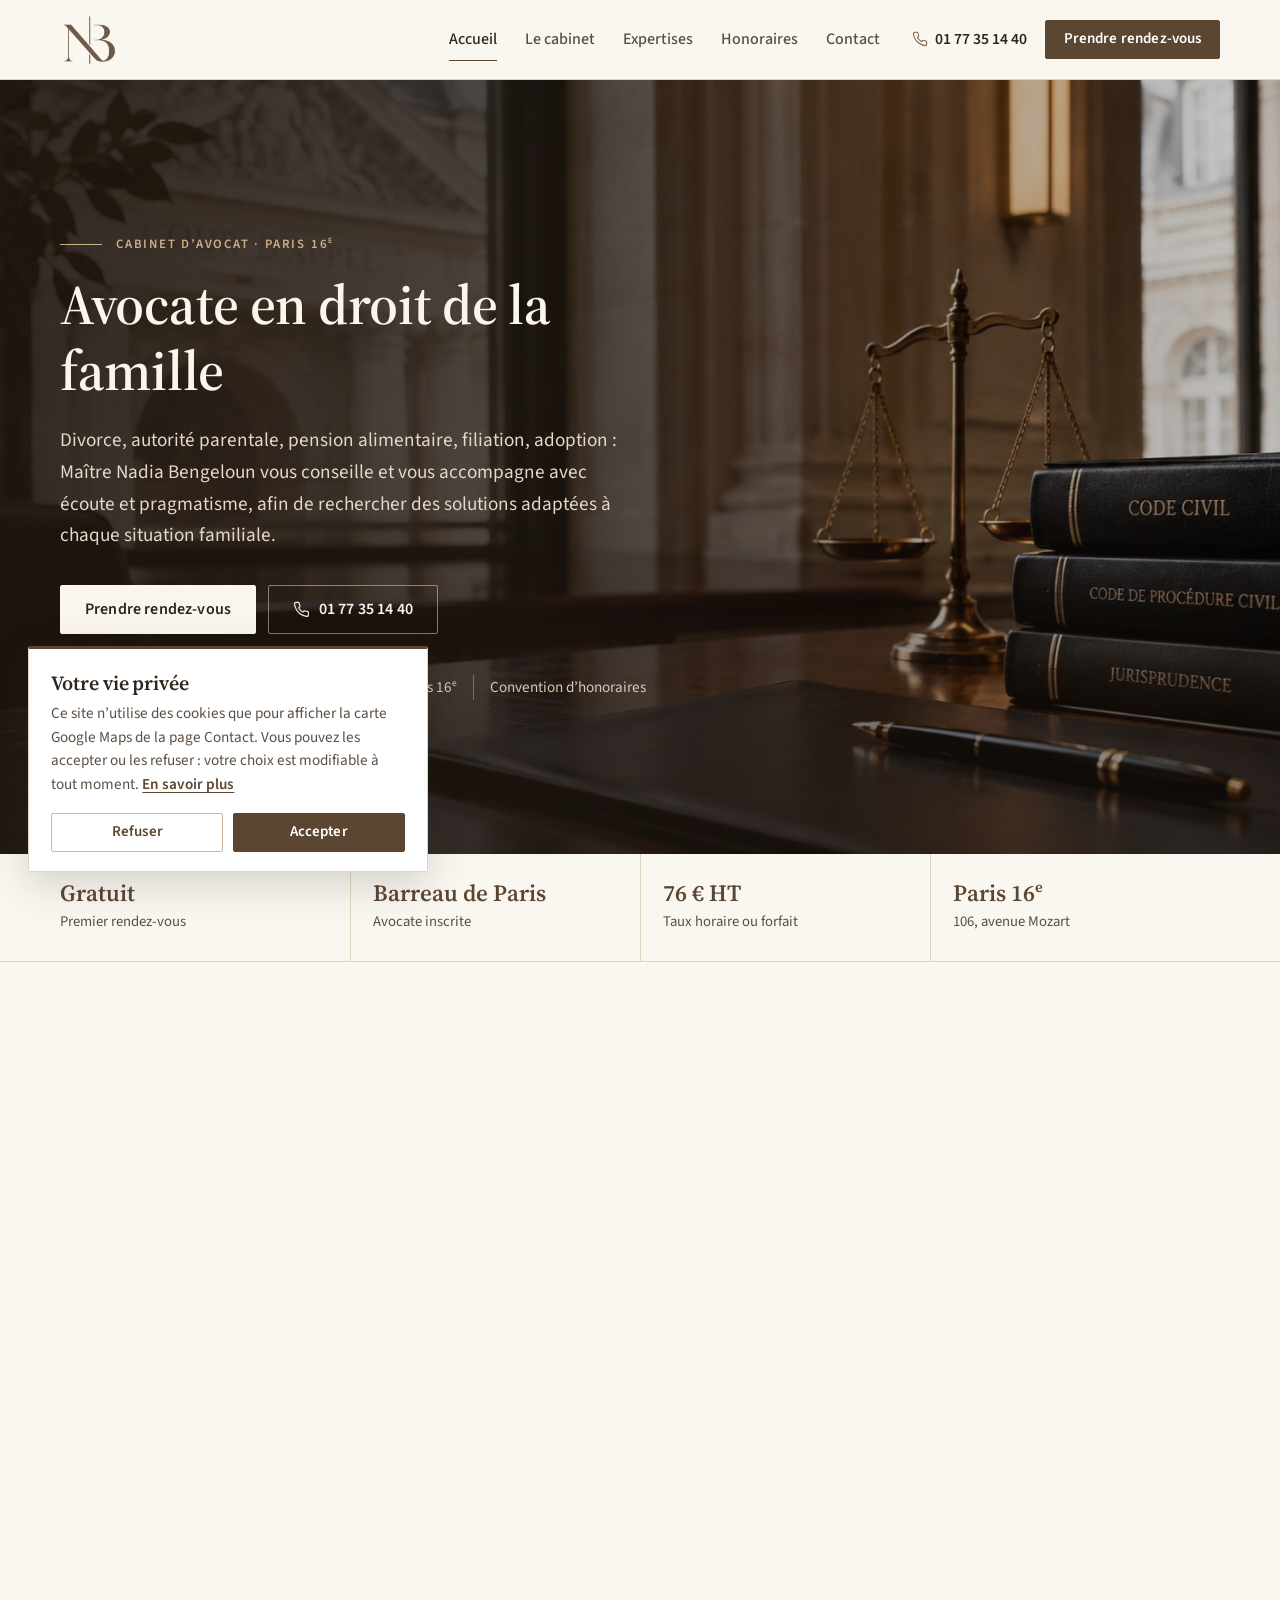
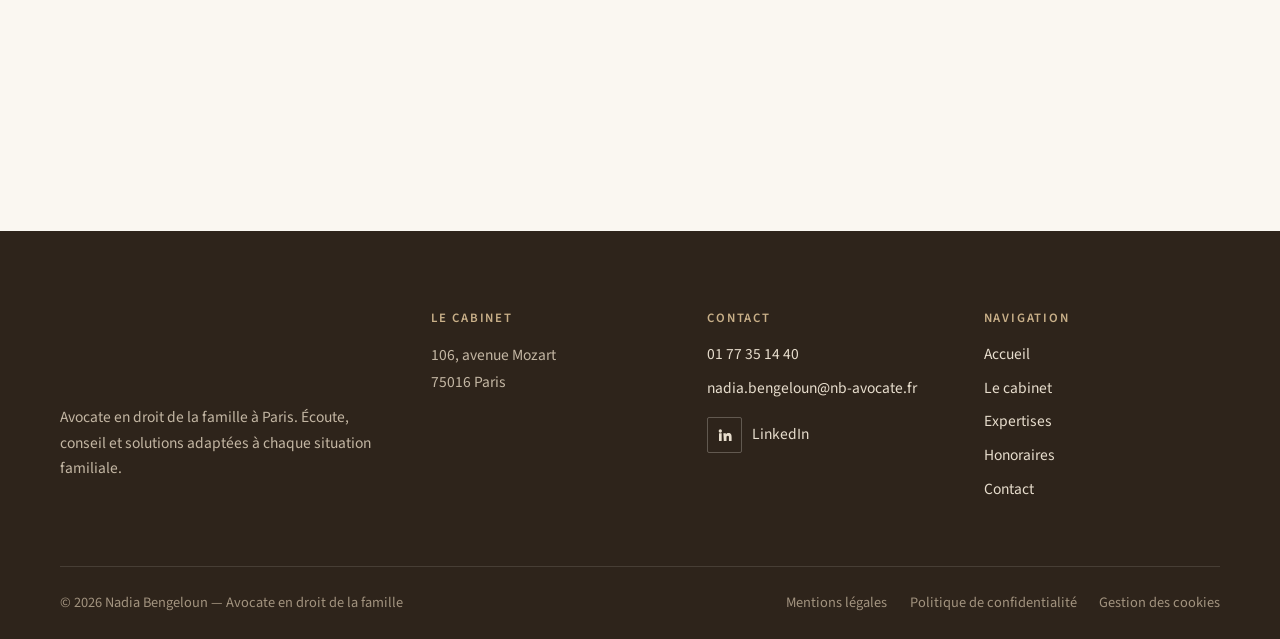
==== commit 0382a442: "Mentions légales, politique de confidentialité, bandeau cookies, nouvelle typographie et animations " ====
--- a/index.html
+++ b/index.html
@@ -13,8 +13,8 @@
   <meta property="og:description" content="Nadia Bengeloun, avocate en droit de la famille à Paris 16e : divorce, autorité parentale, pension alimentaire, filiation, adoption et protection des personnes. Premier rendez-vous gratuit." />
   <meta property="og:image" content="https://nb-avocate.fr/Logo/home.jpg" />
   <meta name="theme-color" content="#f8f4ec" />
-  <link rel="preload" href="fonts/cormorant-garamond.woff2" as="font" type="font/woff2" crossorigin>
-  <link rel="preload" href="fonts/manrope.woff2" as="font" type="font/woff2" crossorigin>
+  <link rel="preload" href="fonts/source-serif-4.woff2" as="font" type="font/woff2" crossorigin>
+  <link rel="preload" href="fonts/source-sans-3.woff2" as="font" type="font/woff2" crossorigin>
   <link rel="stylesheet" href="css/styles.css">
   <link rel="icon" type="image/png" href="Logo/favicon.png">
 </head>
@@ -24,7 +24,6 @@
     <div class="wrap">
       <a class="brand" href="index.html" aria-label="Nadia Bengeloun, avocate — accueil">
         <img src="Logo/nb-mark.png" alt="" width="200" height="174">
-        <span class="brand-text"><span class="brand-name">Nadia Bengeloun</span><span class="brand-role">Avocate · Droit de la famille</span></span>
       </a>
       <nav id="primary-navigation" class="nav" aria-label="Navigation principale">
         <a href="index.html" aria-current="page">Accueil</a><a href="about.html">Le cabinet</a><a href="practice.html">Expertises</a><a href="honoraires.html">Honoraires</a><a href="contact.html">Contact</a>
@@ -40,26 +39,23 @@
 
   <main id="contenu">
     <section class="hero">
+      <div class="hero-media" aria-hidden="true">
+        <img src="Logo/home.jpg" alt="" width="1672" height="941" fetchpriority="high">
+      </div>
       <div class="wrap">
         <div class="hero-copy">
-          <span class="eyebrow"><span>Avocate en droit de la famille · Paris 16<sup>e</sup></span></span>
-          <h1>À vos côtés, à chaque étape de votre <em>vie familiale</em>.</h1>
-          <p class="lead">Écouter, conseiller et rechercher des solutions adaptées à chaque situation familiale. Nadia Bengeloun vous accompagne avec écoute et pragmatisme.</p>
+          <p class="kicker"><span>Cabinet d’avocat · Paris 16<sup>e</sup></span></p>
+          <h1>Avocate en droit de la famille</h1>
+          <p class="lead">Divorce, autorité parentale, pension alimentaire, filiation, adoption&nbsp;: Maître Nadia Bengeloun vous conseille et vous accompagne avec écoute et pragmatisme, afin de rechercher des solutions adaptées à chaque situation familiale.</p>
           <div class="btn-row">
-            <a class="btn btn--primary" href="contact.html">Prendre rendez-vous <svg class="arrow" viewBox="0 0 24 24" fill="none" stroke="currentColor" stroke-width="1.6" stroke-linecap="round" stroke-linejoin="round" aria-hidden="true"><path d="M5 12h14M13 6l6 6-6 6"/></svg></a>
-            <a class="btn btn--ghost" href="tel:+33177351440"><svg viewBox="0 0 24 24" fill="none" stroke="currentColor" stroke-width="1.6" stroke-linecap="round" stroke-linejoin="round" aria-hidden="true"><path d="M22 16.92v3a2 2 0 0 1-2.18 2 19.79 19.79 0 0 1-8.63-3.07 19.5 19.5 0 0 1-6-6 19.79 19.79 0 0 1-3.07-8.67A2 2 0 0 1 4.11 2h3a2 2 0 0 1 2 1.72c.13.96.36 1.9.7 2.81a2 2 0 0 1-.45 2.11L8.09 9.91a16 16 0 0 0 6 6l1.27-1.27a2 2 0 0 1 2.11-.45c.91.34 1.850.57 2.81.7A2 2 0 0 1 22 16.92z"/></svg>01 77 35 14 40</a>
+            <a class="btn btn--light" href="contact.html">Prendre rendez-vous</a>
+            <a class="btn btn--outline-light" href="tel:+33177351440"><svg viewBox="0 0 24 24" fill="none" stroke="currentColor" stroke-width="1.6" stroke-linecap="round" stroke-linejoin="round" aria-hidden="true"><path d="M22 16.92v3a2 2 0 0 1-2.18 2 19.79 19.79 0 0 1-8.63-3.07 19.5 19.5 0 0 1-6-6 19.79 19.79 0 0 1-3.07-8.67A2 2 0 0 1 4.11 2h3a2 2 0 0 1 2 1.72c.13.96.36 1.9.7 2.81a2 2 0 0 1-.45 2.11L8.09 9.91a16 16 0 0 0 6 6l1.27-1.27a2 2 0 0 1 2.11-.45c.91.34 1.850.57 2.81.7A2 2 0 0 1 22 16.92z"/></svg>01 77 35 14 40</a>
           </div>
           <ul class="hero-facts">
-            <li><svg viewBox="0 0 24 24" fill="none" stroke="currentColor" stroke-width="1.6" stroke-linecap="round" stroke-linejoin="round" aria-hidden="true"><rect x="3" y="4.5" width="18" height="16" rx="2"/><path d="M3 9.5h18M8 2.5v4M16 2.5v4"/><path d="m9 15 2 2 4-4"/></svg>Premier rendez-vous gratuit</li>
-            <li><svg viewBox="0 0 24 24" fill="none" stroke="currentColor" stroke-width="1.6" stroke-linecap="round" stroke-linejoin="round" aria-hidden="true"><path d="M12 21s-7-6.2-7-11.5a7 7 0 0 1 14 0C19 14.8 12 21 12 21z"/><circle cx="12" cy="9.5" r="2.5"/></svg><span>Cabinet à Paris 16<sup>e</sup></span></li>
-            <li><svg viewBox="0 0 24 24" fill="none" stroke="currentColor" stroke-width="1.6" stroke-linecap="round" stroke-linejoin="round" aria-hidden="true"><path d="M14 3H6a2 2 0 0 0-2 2v14a2 2 0 0 0 2 2h12a2 2 0 0 0 2-2V9z"/><path d="M14 3v6h6M8 13h8M8 17h5"/></svg>Honoraires transparents</li>
+            <li>Premier rendez-vous gratuit</li>
+            <li>106, avenue Mozart, Paris 16<sup>e</sup></li>
+            <li>Convention d’honoraires</li>
           </ul>
-        </div>
-        <div class="hero-visual">
-          <span class="hero-frame" aria-hidden="true"></span>
-          <div class="hero-photo"><img src="Logo/home.jpg" alt="Bureau d’avocat avec une balance de la justice et des codes juridiques" width="1672" height="941" fetchpriority="high"></div>
-          <div class="float-card float-card--offer"><svg viewBox="0 0 24 24" fill="none" stroke="currentColor" stroke-width="1.6" stroke-linecap="round" stroke-linejoin="round" aria-hidden="true"><rect x="3" y="4.5" width="18" height="16" rx="2"/><path d="M3 9.5h18M8 2.5v4M16 2.5v4"/><path d="m9 15 2 2 4-4"/></svg><div><strong>1<sup>er</sup> rendez-vous offert</strong><span>pour faire le point sur votre situation</span></div></div>
-          <div class="float-card float-card--mark"><img src="Logo/nb-mark.png" alt="" width="200" height="174"></div>
         </div>
       </div>
     </section>
@@ -67,8 +63,8 @@
     <section class="trust" aria-label="Le cabinet en bref">
       <div class="wrap reveal-group">
         <div class="trust-item reveal"><strong>Gratuit</strong><span>Premier rendez-vous</span></div>
-        <div class="trust-item reveal"><strong>6 domaines</strong><span>du droit de la famille</span></div>
-        <div class="trust-item reveal"><strong>150&nbsp;€&nbsp;HT</strong><span>Taux horaire ou forfait</span></div>
+        <div class="trust-item reveal"><strong>Barreau de Paris</strong><span>Avocate inscrite</span></div>
+        <div class="trust-item reveal"><strong><span data-count="150">150</span>&nbsp;€&nbsp;HT</strong><span>Taux horaire ou forfait</span></div>
         <div class="trust-item reveal"><strong>Paris 16<sup>e</sup></strong><span>106, avenue Mozart</span></div>
       </div>
     </section>
@@ -76,46 +72,45 @@
     <section class="section" id="expertises">
       <div class="wrap">
         <div class="section-head reveal">
-          <span class="eyebrow">Domaines d’intervention</span>
-          <h2>Un accompagnement sur l’ensemble du droit de la famille</h2>
+          <h2>Domaines d’intervention</h2>
           <p class="lead">Divorce, enfants, filiation, protection : chaque situation appelle une réponse juridique précise et une écoute attentive.</p>
         </div>
         <div class="expertise-grid reveal-group">
           <a class="expertise-card reveal" href="practice.html#divorce">
-            <span class="icon"><svg viewBox="0 0 24 24" fill="none" stroke="currentColor" stroke-width="1.6" stroke-linecap="round" stroke-linejoin="round" aria-hidden="true"><circle cx="8.5" cy="13.5" r="5.5"/><circle cx="15.5" cy="10.5" r="5.5"/></svg></span>
+            <span class="card-num">01</span>
             <h3>Divorce &amp; séparation</h3>
             <p>Divorce par consentement mutuel ou divorce judiciaire, séparation des époux et règlement des conséquences personnelles et patrimoniales.</p>
-            <span class="link-arrow">En savoir plus <svg class="arrow" viewBox="0 0 24 24" fill="none" stroke="currentColor" stroke-width="1.6" stroke-linecap="round" stroke-linejoin="round" aria-hidden="true"><path d="M5 12h14M13 6l6 6-6 6"/></svg></span>
+            <span class="link-arrow">En savoir plus</span>
           </a>
           <a class="expertise-card reveal" href="practice.html#autorite-parentale">
-            <span class="icon"><svg viewBox="0 0 24 24" fill="none" stroke="currentColor" stroke-width="1.6" stroke-linecap="round" stroke-linejoin="round" aria-hidden="true"><circle cx="9" cy="7" r="3"/><path d="M3 20v-1a6 6 0 0 1 12 0v1"/><circle cx="17.5" cy="10" r="2.2"/><path d="M15.8 20v-.6a4 4 0 0 1 6.2-3.3"/></svg></span>
+            <span class="card-num">02</span>
             <h3>Autorité parentale &amp; résidence des enfants</h3>
             <p>Accompagnement dans les questions relatives à l’exercice de l’autorité parentale, à la résidence des enfants et au droit de visite et d’hébergement.</p>
-            <span class="link-arrow">En savoir plus <svg class="arrow" viewBox="0 0 24 24" fill="none" stroke="currentColor" stroke-width="1.6" stroke-linecap="round" stroke-linejoin="round" aria-hidden="true"><path d="M5 12h14M13 6l6 6-6 6"/></svg></span>
+            <span class="link-arrow">En savoir plus</span>
           </a>
           <a class="expertise-card reveal" href="practice.html#pension-alimentaire">
-            <span class="icon"><svg viewBox="0 0 24 24" fill="none" stroke="currentColor" stroke-width="1.6" stroke-linecap="round" stroke-linejoin="round" aria-hidden="true"><circle cx="12" cy="12" r="9"/><path d="M15.5 8.5A4.5 4.5 0 0 0 8 12a4.5 4.5 0 0 0 7.5 3.5M6.5 10.5h6M6.5 13.5h6"/></svg></span>
+            <span class="card-num">03</span>
             <h3>Pension alimentaire &amp; contribution à l’entretien des enfants</h3>
             <p>Détermination, fixation ou révision de la contribution à l’entretien et à l’éducation des enfants.</p>
-            <span class="link-arrow">En savoir plus <svg class="arrow" viewBox="0 0 24 24" fill="none" stroke="currentColor" stroke-width="1.6" stroke-linecap="round" stroke-linejoin="round" aria-hidden="true"><path d="M5 12h14M13 6l6 6-6 6"/></svg></span>
+            <span class="link-arrow">En savoir plus</span>
           </a>
           <a class="expertise-card reveal" href="practice.html#filiation">
-            <span class="icon"><svg viewBox="0 0 24 24" fill="none" stroke="currentColor" stroke-width="1.6" stroke-linecap="round" stroke-linejoin="round" aria-hidden="true"><circle cx="12" cy="5" r="2.5"/><circle cx="5.5" cy="18.5" r="2.5"/><circle cx="18.5" cy="18.5" r="2.5"/><path d="M12 7.5V12M12 12H5.5v4M12 12h6.5v4"/></svg></span>
+            <span class="card-num">04</span>
             <h3>Filiation</h3>
             <p>Accompagnement dans les procédures relatives à l’établissement ou à la contestation de la filiation.</p>
-            <span class="link-arrow">En savoir plus <svg class="arrow" viewBox="0 0 24 24" fill="none" stroke="currentColor" stroke-width="1.6" stroke-linecap="round" stroke-linejoin="round" aria-hidden="true"><path d="M5 12h14M13 6l6 6-6 6"/></svg></span>
+            <span class="link-arrow">En savoir plus</span>
           </a>
           <a class="expertise-card reveal" href="practice.html#protection">
-            <span class="icon"><svg viewBox="0 0 24 24" fill="none" stroke="currentColor" stroke-width="1.6" stroke-linecap="round" stroke-linejoin="round" aria-hidden="true"><path d="M12 3 4.5 6v5.5c0 4.7 3.2 8.4 7.5 9.5 4.3-1.1 7.5-4.8 7.5-9.5V6L12 3z"/><path d="m9 12 2 2 4-4"/></svg></span>
+            <span class="card-num">05</span>
             <h3>Protection des personnes</h3>
             <p>Accompagnement dans les situations de violences intrafamiliales et dans les procédures visant à assurer la protection des personnes concernées.</p>
-            <span class="link-arrow">En savoir plus <svg class="arrow" viewBox="0 0 24 24" fill="none" stroke="currentColor" stroke-width="1.6" stroke-linecap="round" stroke-linejoin="round" aria-hidden="true"><path d="M5 12h14M13 6l6 6-6 6"/></svg></span>
+            <span class="link-arrow">En savoir plus</span>
           </a>
           <a class="expertise-card reveal" href="practice.html#adoption">
-            <span class="icon"><svg viewBox="0 0 24 24" fill="none" stroke="currentColor" stroke-width="1.6" stroke-linecap="round" stroke-linejoin="round" aria-hidden="true"><path d="M3 11 12 4l9 7"/><path d="M5 9.5V20h14V9.5"/><path d="M12 17.2s-3-1.8-3-3.8a1.6 1.6 0 0 1 3-.6 1.6 1.6 0 0 1 3 .6c0 2-3 3.8-3 3.8z"/></svg></span>
+            <span class="card-num">06</span>
             <h3>Adoption</h3>
             <p>Conseil et accompagnement dans les démarches et procédures relatives à l’adoption.</p>
-            <span class="link-arrow">En savoir plus <svg class="arrow" viewBox="0 0 24 24" fill="none" stroke="currentColor" stroke-width="1.6" stroke-linecap="round" stroke-linejoin="round" aria-hidden="true"><path d="M5 12h14M13 6l6 6-6 6"/></svg></span>
+            <span class="link-arrow">En savoir plus</span>
           </a>
         </div>
       </div>
@@ -124,8 +119,7 @@
     <section class="section section--paper">
       <div class="wrap">
         <div class="section-head section-head--center reveal">
-          <span class="eyebrow">Votre accompagnement</span>
-          <h2>Une méthode claire, du premier échange à la solution</h2>
+          <h2>Déroulement de l’accompagnement</h2>
         </div>
         <ol class="steps reveal-group">
           <li class="step reveal"><h3>Premier échange</h3><p>Un rendez-vous gratuit pour échanger sur votre situation, en toute confidentialité.</p></li>
@@ -143,15 +137,14 @@
           <div class="quote-sign"><img src="Logo/nb-mark-light.png" alt="" width="200" height="174" loading="lazy"><div><strong>Nadia Bengeloun</strong><span>Avocate en droit de la famille</span></div></div>
         </div>
         <div class="reveal">
-          <span class="eyebrow">Le cabinet</span>
-          <h2>Une approche humaine et pragmatique</h2>
+          <h2>Le cabinet</h2>
           <p class="lead">Nadia Bengeloun accompagne les familles avec écoute et pragmatisme afin de rechercher des solutions adaptées à chaque situation.</p>
           <ul class="values">
-            <li><svg viewBox="0 0 24 24" fill="none" stroke="currentColor" stroke-width="1.6" stroke-linecap="round" stroke-linejoin="round" aria-hidden="true"><path d="M21 12a8 8 0 0 1-11.6 7.1L4 20.5l1.4-4.9A8 8 0 1 1 21 12z"/></svg><div><strong>Écoute</strong><span>Prendre le temps de comprendre votre histoire et vos priorités.</span></div></li>
-            <li><svg viewBox="0 0 24 24" fill="none" stroke="currentColor" stroke-width="1.6" stroke-linecap="round" stroke-linejoin="round" aria-hidden="true"><circle cx="12" cy="12" r="9"/><path d="m15.5 8.5-2 5-5 2 2-5 5-2z"/></svg><div><strong>Pragmatisme</strong><span>Privilégier, lorsque cela est possible, la résolution efficace des différends.</span></div></li>
-            <li><svg viewBox="0 0 24 24" fill="none" stroke="currentColor" stroke-width="1.6" stroke-linecap="round" stroke-linejoin="round" aria-hidden="true"><path d="M2 12s3.6-7 10-7 10 7 10 7-3.6 7-10 7S2 12 2 12z"/><circle cx="12" cy="12" r="3"/></svg><div><strong>Clarté</strong><span>Une communication claire et une information complète à chaque étape.</span></div></li>
+            <li><div><strong>Écoute</strong><span>Prendre le temps de comprendre votre histoire et vos priorités.</span></div></li>
+            <li><div><strong>Pragmatisme</strong><span>Privilégier, lorsque cela est possible, la résolution efficace des différends.</span></div></li>
+            <li><div><strong>Clarté</strong><span>Une communication claire et une information complète à chaque étape.</span></div></li>
           </ul>
-          <a class="btn btn--light" href="about.html">Découvrir le cabinet <svg class="arrow" viewBox="0 0 24 24" fill="none" stroke="currentColor" stroke-width="1.6" stroke-linecap="round" stroke-linejoin="round" aria-hidden="true"><path d="M5 12h14M13 6l6 6-6 6"/></svg></a>
+          <a class="btn btn--outline-light" href="about.html">Découvrir le cabinet</a>
         </div>
       </div>
     </section>
@@ -159,8 +152,7 @@
     <section class="section">
       <div class="wrap">
         <div class="section-head section-head--center reveal">
-          <span class="eyebrow">Honoraires</span>
-          <h2>Des honoraires clairs, définis ensemble</h2>
+          <h2>Honoraires</h2>
           <p class="lead">La transparence est au cœur de la relation entre l’avocat et son client.</p>
         </div>
         <div class="pricing reveal-group">
@@ -169,27 +161,26 @@
             <h3>Honoraires au temps passé</h3>
             <p class="price"><b>150&nbsp;€</b><span>HT / heure</span></p>
             <p>Les diligences sont facturées au temps passé, sur la base d’un taux horaire de 150&nbsp;€&nbsp;HT.</p>
-            <ul><li><svg viewBox="0 0 24 24" fill="none" stroke="currentColor" stroke-width="1.6" stroke-linecap="round" stroke-linejoin="round" aria-hidden="true"><path d="M20 6 9 17l-5-5"/></svg>Convention d’honoraires écrite</li><li><svg viewBox="0 0 24 24" fill="none" stroke="currentColor" stroke-width="1.6" stroke-linecap="round" stroke-linejoin="round" aria-hidden="true"><path d="M20 6 9 17l-5-5"/></svg>Modalités définies en toute transparence</li><li><svg viewBox="0 0 24 24" fill="none" stroke="currentColor" stroke-width="1.6" stroke-linecap="round" stroke-linejoin="round" aria-hidden="true"><path d="M20 6 9 17l-5-5"/></svg>Premier rendez-vous gratuit</li></ul>
+            <ul><li>Convention d’honoraires écrite</li><li>Modalités définies en toute transparence</li><li>Premier rendez-vous gratuit</li></ul>
           </article>
           <article class="price-card reveal">
             <span class="price-tag">Forfait</span>
             <h3>Honoraires forfaitaires</h3>
             <p class="price"><b>Sur mesure</b></p>
             <p>Un honoraire forfaitaire peut également être proposé en fonction de la nature du dossier.</p>
-            <ul><li><svg viewBox="0 0 24 24" fill="none" stroke="currentColor" stroke-width="1.6" stroke-linecap="round" stroke-linejoin="round" aria-hidden="true"><path d="M20 6 9 17l-5-5"/></svg>Montant adapté à la nature du dossier</li><li><svg viewBox="0 0 24 24" fill="none" stroke="currentColor" stroke-width="1.6" stroke-linecap="round" stroke-linejoin="round" aria-hidden="true"><path d="M20 6 9 17l-5-5"/></svg>Convention d’honoraires écrite</li><li><svg viewBox="0 0 24 24" fill="none" stroke="currentColor" stroke-width="1.6" stroke-linecap="round" stroke-linejoin="round" aria-hidden="true"><path d="M20 6 9 17l-5-5"/></svg>Premier rendez-vous gratuit</li></ul>
+            <ul><li>Montant adapté à la nature du dossier</li><li>Convention d’honoraires écrite</li><li>Premier rendez-vous gratuit</li></ul>
           </article>
         </div>
-        <p class="center-link reveal"><a class="link-arrow" href="honoraires.html">Tout savoir sur les honoraires <svg class="arrow" viewBox="0 0 24 24" fill="none" stroke="currentColor" stroke-width="1.6" stroke-linecap="round" stroke-linejoin="round" aria-hidden="true"><path d="M5 12h14M13 6l6 6-6 6"/></svg></a></p>
+        <p class="center-link reveal"><a class="link-arrow" href="honoraires.html">Tout savoir sur les honoraires</a></p>
       </div>
     </section>
 
     <section class="section section--paper">
       <div class="wrap faq-layout">
         <div class="section-head reveal">
-          <span class="eyebrow">Questions fréquentes</span>
-          <h2>Vos questions, nos réponses</h2>
+          <h2>Questions fréquentes</h2>
           <p class="lead">Vous ne trouvez pas votre réponse ? Le plus simple est d’en parler directement.</p>
-          <a class="link-arrow" href="contact.html">Poser une question <svg class="arrow" viewBox="0 0 24 24" fill="none" stroke="currentColor" stroke-width="1.6" stroke-linecap="round" stroke-linejoin="round" aria-hidden="true"><path d="M5 12h14M13 6l6 6-6 6"/></svg></a>
+          <a class="link-arrow" href="contact.html">Poser une question</a>
         </div>
         <div class="faq reveal">
           <details open>
@@ -219,11 +210,10 @@
     <section class="section">
       <div class="wrap">
         <div class="cta-band reveal">
-          <span class="eyebrow">Premier rendez-vous gratuit</span>
-          <h2>Parlons de votre situation</h2>
-          <p>Chaque histoire familiale est unique. Prenez le temps d’en parler : le premier rendez-vous permet de faire le point, sans engagement.</p>
+          <h2>Prendre rendez-vous</h2>
+          <p>Le premier rendez-vous est gratuit. Il permet d’échanger sur votre situation et de déterminer les modalités d’accompagnement.</p>
           <div class="btn-row">
-            <a class="btn btn--light" href="contact.html">Prendre rendez-vous <svg class="arrow" viewBox="0 0 24 24" fill="none" stroke="currentColor" stroke-width="1.6" stroke-linecap="round" stroke-linejoin="round" aria-hidden="true"><path d="M5 12h14M13 6l6 6-6 6"/></svg></a>
+            <a class="btn btn--light" href="contact.html">Nous contacter</a>
             <a class="btn btn--outline-light" href="tel:+33177351440"><svg viewBox="0 0 24 24" fill="none" stroke="currentColor" stroke-width="1.6" stroke-linecap="round" stroke-linejoin="round" aria-hidden="true"><path d="M22 16.92v3a2 2 0 0 1-2.18 2 19.79 19.79 0 0 1-8.63-3.07 19.5 19.5 0 0 1-6-6 19.79 19.79 0 0 1-3.07-8.67A2 2 0 0 1 4.11 2h3a2 2 0 0 1 2 1.72c.13.96.36 1.9.7 2.81a2 2 0 0 1-.45 2.11L8.09 9.91a16 16 0 0 0 6 6l1.27-1.27a2 2 0 0 1 2.11-.45c.91.34 1.850.57 2.81.7A2 2 0 0 1 22 16.92z"/></svg>01 77 35 14 40</a>
           </div>
         </div>
@@ -257,7 +247,7 @@
       </div>
       <div class="footer-bottom">
         <span>&copy; <span id="year">2026</span> Nadia Bengeloun — Avocate en droit de la famille</span>
-        <span>Premier rendez-vous gratuit</span>
+        <nav class="legal-links" aria-label="Informations légales"><a href="mentions-legales.html">Mentions légales</a><a href="politique-de-confidentialite.html">Politique de confidentialité</a><button class="cookie-settings" type="button" data-cookie-settings>Gestion des cookies</button></nav>
       </div>
     </div>
   </footer>
@@ -267,6 +257,7 @@
     <a class="btn btn--primary" href="contact.html"><svg viewBox="0 0 24 24" fill="none" stroke="currentColor" stroke-width="1.6" stroke-linecap="round" stroke-linejoin="round" aria-hidden="true"><rect x="3" y="4.5" width="18" height="16" rx="2"/><path d="M3 9.5h18M8 2.5v4M16 2.5v4"/><path d="m9 15 2 2 4-4"/></svg>Rendez-vous</a>
   </div>
 
+  <script src="js/consent.js" defer></script>
   <script src="js/site.js" defer></script>
 </body>
 </html>
--- a/css/styles.css
+++ b/css/styles.css
@@ -2,422 +2,427 @@
    Cabinet Nadia Bengeloun — Avocate en droit de la famille
    ========================================================================== */
 
-/* ---------- Polices (hébergées sur le site, aucun appel à un service tiers) ---------- */
-@font-face{font-family:"Cormorant Garamond";src:url("../fonts/cormorant-garamond.woff2") format("woff2");font-weight:300 700;font-style:normal;font-display:swap}
-@font-face{font-family:"Cormorant Garamond";src:url("../fonts/cormorant-garamond-italic.woff2") format("woff2");font-weight:500;font-style:italic;font-display:swap}
-@font-face{font-family:"Manrope";src:url("../fonts/manrope.woff2") format("woff2");font-weight:200 800;font-style:normal;font-display:swap}
+/* ---------- Polices (hébergées sur le site, licence SIL OFL) ---------- */
+@font-face{font-family:"Source Serif 4";src:url("../fonts/source-serif-4.woff2") format("woff2");font-weight:400 700;font-style:normal;font-display:swap}
+@font-face{font-family:"Source Serif 4";src:url("../fonts/source-serif-4-italic.woff2") format("woff2");font-weight:400;font-style:italic;font-display:swap}
+@font-face{font-family:"Source Sans 3";src:url("../fonts/source-sans-3.woff2") format("woff2");font-weight:400 700;font-style:normal;font-display:swap}
 
 :root{
-  /* Palette du cabinet */
   --brand:#5b4632;
   --accent:#806346;
   --gold:#a8865a;
-  --gold-soft:#cdb38c;
-  --bg:#f8f4ec;
-  --paper:#efe5d2;
-  --card:#fffdf9;
-  --ink:#35291f;
-  --ink-soft:#5e4f41;
-  --line:#e2d5bf;
+  --gold-soft:#c9b089;
+  --bg:#faf7f1;
+  --paper:#f1e9db;
+  --card:#ffffff;
+  --ink:#2f251c;
+  --ink-soft:#5c4f43;
+  --line:#e0d4c0;
+  --line-strong:#cbb999;
   --dark:#2e241b;
 
-  --serif:"Cormorant Garamond","Palatino Linotype",Palatino,Georgia,serif;
-  --sans:"Manrope","Segoe UI",system-ui,-apple-system,Roboto,Arial,sans-serif;
-
-  --radius-sm:10px;
-  --radius:18px;
-  --radius-lg:28px;
-  --shadow-sm:0 1px 2px rgba(46,36,27,.06),0 2px 8px rgba(46,36,27,.05);
-  --shadow:0 12px 32px -12px rgba(46,36,27,.22);
-  --shadow-lg:0 30px 60px -20px rgba(46,36,27,.35);
-  --ease:cubic-bezier(.22,.8,.24,1);
-  --header-h:84px;
-  --wrap:1180px;
+  --serif:"Source Serif 4",Georgia,"Times New Roman",serif;
+  --sans:"Source Sans 3","Segoe UI",system-ui,-apple-system,Roboto,Arial,sans-serif;
+
+  --radius:2px;
+  --ease:cubic-bezier(.25,.6,.3,1);
+  --header-h:80px;
+  --wrap:1160px;
 }
 
 /* ---------- Base ---------- */
 *,*::before,*::after{box-sizing:border-box}
 html{scroll-behavior:smooth;-webkit-text-size-adjust:100%;scroll-padding-top:calc(var(--header-h) + 1rem)}
-body{margin:0;min-height:100vh;display:flex;flex-direction:column;font-family:var(--sans);font-size:clamp(1rem,.97rem + .15vw,1.0625rem);line-height:1.7;color:var(--ink);background:var(--bg);-webkit-font-smoothing:antialiased;text-rendering:optimizeLegibility}
+body{margin:0;min-height:100vh;display:flex;flex-direction:column;font-family:var(--sans);font-size:1.0625rem;line-height:1.65;color:var(--ink);background:var(--bg);-webkit-font-smoothing:antialiased;text-rendering:optimizeLegibility}
 main{flex:1 0 auto}
 img,svg{display:block;max-width:100%}
-a{color:var(--accent);text-decoration-thickness:1px;text-underline-offset:.2em;transition:color .2s ease}
-a:hover{color:var(--brand)}
-p{margin:0 0 1.1rem}
-strong{font-weight:700;color:var(--ink)}
-h1,h2,h3,h4{margin:0;font-family:var(--serif);font-weight:600;line-height:1.1;color:var(--ink);letter-spacing:-.01em}
-h1{font-size:clamp(2.6rem,1.6rem + 4.2vw,4.6rem)}
-h2{font-size:clamp(2.1rem,1.5rem + 2.4vw,3.2rem)}
-h3{font-size:clamp(1.45rem,1.3rem + .6vw,1.75rem)}
+figure{margin:0}
+a{color:var(--brand);text-decoration-thickness:1px;text-underline-offset:.18em;transition:color .2s ease}
+a:hover{color:var(--accent)}
+p{margin:0 0 1rem}
+strong{font-weight:600;color:var(--ink)}
+h1,h2,h3,h4{margin:0;font-family:var(--serif);font-weight:600;line-height:1.18;color:var(--ink);letter-spacing:-.005em}
+h1{font-size:clamp(2.3rem,1.7rem + 2.6vw,3.5rem)}
+h2{font-size:clamp(1.75rem,1.4rem + 1.5vw,2.4rem)}
+h3{font-size:clamp(1.2rem,1.12rem + .35vw,1.38rem)}
 sup{font-size:.62em;line-height:0;vertical-align:super}
-em{font-style:italic;font-family:var(--serif);color:var(--accent)}
-::selection{background:var(--gold);color:#fff}
-:focus-visible{outline:2px solid var(--gold);outline-offset:3px;border-radius:4px}
+em{font-style:italic}
+::selection{background:var(--brand);color:#fff}
+:focus-visible{outline:2px solid var(--brand);outline-offset:3px}
 
 .wrap{width:min(100% - 2*clamp(1.1rem,4vw,2.5rem),var(--wrap));margin-inline:auto}
-.section{padding-block:clamp(4.5rem,10vw,8rem)}
+.section{padding-block:clamp(4rem,8vw,6.5rem)}
 .section--paper{background:var(--paper)}
-.section--dark{background:var(--dark);color:#e9dfcf}
-.section--dark h2,.section--dark h3{color:#fbf6ee}
-
-.skip-link{position:absolute;left:1rem;top:-4rem;z-index:200;padding:.7rem 1.1rem;border-radius:999px;background:var(--brand);color:#fff;text-decoration:none;transition:top .2s ease}
+.section--dark{background:var(--dark);color:#ddd2c1}
+.section--dark h2,.section--dark h3{color:#faf6ee}
+
+.skip-link{position:absolute;left:1rem;top:-4rem;z-index:200;padding:.7rem 1.1rem;background:var(--brand);color:#fff;text-decoration:none;transition:top .2s ease}
 .skip-link:focus{top:1rem;color:#fff}
 .visually-hidden{position:absolute!important;width:1px;height:1px;margin:-1px;padding:0;overflow:hidden;clip:rect(0 0 0 0);white-space:nowrap;border:0}
 a[href^="tel:"]{white-space:nowrap}
 
 /* ---------- Typo utilitaires ---------- */
-.eyebrow{display:inline-flex;align-items:center;gap:.7rem;margin-bottom:1.2rem;font-size:.78rem;font-weight:700;letter-spacing:.18em;text-transform:uppercase;color:var(--accent)}
-.eyebrow::before{content:"";width:2.2rem;height:1px;background:currentColor}
-.section--dark .eyebrow{color:var(--gold-soft)}
-.lead{font-size:clamp(1.08rem,1rem + .35vw,1.25rem);line-height:1.7;color:var(--ink-soft)}
-.section--dark .lead{color:#d9ccb8}
-.section-head{max-width:46rem;margin-bottom:clamp(2.5rem,5vw,4rem)}
-.section-head h2{margin-bottom:1rem}
+.kicker{margin:0 0 1.1rem;font-size:.8rem;font-weight:600;letter-spacing:.14em;text-transform:uppercase;color:var(--accent)}
+.lead{font-size:clamp(1.08rem,1.02rem + .25vw,1.2rem);line-height:1.65;color:var(--ink-soft)}
+.section--dark .lead{color:#cfc3b0}
+.section-head{max-width:44rem;margin-bottom:clamp(2.2rem,4vw,3.2rem)}
+.section-head h2{margin-bottom:.9rem}
+.section-head .lead{margin:0}
+.section-head .link-arrow{margin-top:1.2rem}
 .section-head--center{margin-inline:auto;text-align:center}
-.section-head--center .eyebrow::after{content:"";width:2.2rem;height:1px;background:currentColor}
-
-/* ---------- Boutons ---------- */
-.btn{--btn-bg:var(--brand);--btn-fg:#fff;display:inline-flex;align-items:center;justify-content:center;gap:.6rem;padding:.95rem 1.6rem;border:1px solid transparent;border-radius:999px;background:var(--btn-bg);color:var(--btn-fg);font:600 .97rem/1.2 var(--sans);letter-spacing:.01em;text-decoration:none;cursor:pointer;transition:transform .3s var(--ease),box-shadow .3s var(--ease),background-color .25s ease,color .25s ease,border-color .25s ease}
-.btn svg{width:1.1em;height:1.1em;flex:none;transition:transform .3s var(--ease)}
-.btn:hover{color:var(--btn-fg);transform:translateY(-2px);box-shadow:0 14px 28px -12px rgba(91,70,50,.55)}
-.btn:hover svg.arrow{transform:translateX(3px)}
-.btn:active{transform:translateY(0)}
-.btn--primary:hover{--btn-bg:var(--accent)}
-.btn--ghost{--btn-bg:transparent;--btn-fg:var(--brand);border-color:rgba(91,70,50,.35)}
-.btn--ghost:hover{--btn-bg:var(--brand);--btn-fg:#fff;border-color:var(--brand)}
-.btn--light{--btn-bg:#fbf6ee;--btn-fg:var(--dark)}
-.btn--light:hover{--btn-bg:#fff;--btn-fg:var(--dark)}
-.btn--outline-light{--btn-bg:transparent;--btn-fg:#fbf6ee;border-color:rgba(251,246,238,.35)}
-.btn--outline-light:hover{--btn-bg:rgba(251,246,238,.1);--btn-fg:#fff;border-color:#fbf6ee}
-.btn--sm{padding:.7rem 1.2rem;font-size:.9rem}
-.btn-row{display:flex;flex-wrap:wrap;gap:.8rem}
-
-.link-arrow{display:inline-flex;align-items:center;gap:.45rem;font-weight:600;font-size:.95rem;color:var(--brand);text-decoration:none}
-.link-arrow svg{width:1rem;height:1rem;transition:transform .3s var(--ease)}
-.link-arrow:hover svg{transform:translateX(4px)}
+
+/* ---------- Boutons et liens ---------- */
+.btn{--btn-bg:var(--brand);--btn-fg:#fff;--btn-bd:var(--brand);--btn-fill:#3a2c21;--btn-fg-hover:#fff;position:relative;isolation:isolate;overflow:hidden;display:inline-flex;align-items:center;justify-content:center;gap:.55rem;padding:.85rem 1.5rem;border:1px solid var(--btn-bd);border-radius:var(--radius);background:var(--btn-bg);color:var(--btn-fg);font:600 1rem/1.2 var(--sans);letter-spacing:.01em;text-decoration:none;cursor:pointer;transition:color .35s ease,border-color .35s ease}
+.btn::before{content:"";position:absolute;inset:-1px;z-index:-1;background:var(--btn-fill);transform:scaleX(0);transform-origin:right center;transition:transform .5s var(--ease)}
+.btn:hover::before,.btn:focus-visible::before{transform:scaleX(1);transform-origin:left center}
+.btn svg{width:1.05em;height:1.05em;flex:none;transition:transform .35s var(--ease)}
+.btn:hover{color:var(--btn-fg-hover)}
+.btn:hover svg{transform:rotate(-8deg) scale(1.08)}
+.btn--ghost{--btn-bg:transparent;--btn-fg:var(--brand);--btn-bd:var(--line-strong);--btn-fill:var(--brand)}
+.btn--ghost:hover{border-color:var(--brand)}
+.btn--light{--btn-bg:#faf6ee;--btn-fg:var(--dark);--btn-bd:#faf6ee;--btn-fill:var(--gold-soft);--btn-fg-hover:var(--dark)}
+.btn--outline-light{--btn-bg:transparent;--btn-fg:#faf6ee;--btn-bd:rgba(250,246,238,.45);--btn-fill:#faf6ee;--btn-fg-hover:var(--dark)}
+.btn--outline-light:hover{border-color:#faf6ee}
+.btn--sm{padding:.6rem 1.1rem;font-size:.94rem}
+.btn:disabled{opacity:.6;cursor:wait}
+.btn-row{display:flex;flex-wrap:wrap;gap:.75rem}
+
+.link-arrow{display:inline-block;padding-bottom:3px;font-weight:600;font-size:.97rem;color:var(--brand);text-decoration:none;background:linear-gradient(var(--brand),var(--brand)) 0 100%/0 1px no-repeat,linear-gradient(var(--line-strong),var(--line-strong)) 0 100%/100% 1px no-repeat;transition:background-size .5s var(--ease)}
+.link-arrow:hover,.expertise-card:hover .link-arrow{color:var(--brand);background-size:100% 1px,100% 1px}
 
 /* ---------- En-tête ---------- */
-.site-header{position:sticky;top:0;z-index:50;height:var(--header-h);background:rgba(248,244,236,.82);border-bottom:1px solid transparent;transition:background-color .3s ease,border-color .3s ease,box-shadow .3s ease}
-@supports (backdrop-filter:blur(10px)){.site-header{backdrop-filter:saturate(1.4) blur(14px);-webkit-backdrop-filter:saturate(1.4) blur(14px)}}
-.site-header.is-scrolled{background:rgba(248,244,236,.92);border-color:var(--line);box-shadow:0 8px 30px -18px rgba(46,36,27,.35)}
-.site-header .wrap{display:flex;align-items:center;gap:1.5rem;height:100%}
-.brand{display:flex;align-items:center;gap:.8rem;margin-right:auto;color:var(--ink);text-decoration:none}
-.brand img{width:auto;height:46px}
-.brand-text{display:flex;flex-direction:column;line-height:1.1}
-.brand-name{font-family:var(--serif);font-size:1.45rem;font-weight:600;letter-spacing:.01em;color:var(--ink)}
-.brand-role{margin-top:.2rem;font-size:.68rem;font-weight:700;letter-spacing:.16em;text-transform:uppercase;color:var(--accent)}
+.site-header{position:sticky;top:0;z-index:50;height:var(--header-h);background:var(--bg);border-bottom:1px solid var(--line);transition:box-shadow .25s ease}
+.site-header.is-scrolled{box-shadow:0 1px 12px rgba(47,37,28,.08)}
+.site-header .wrap{display:flex;align-items:center;gap:2rem;height:100%}
+.brand{display:flex;align-items:center;gap:.85rem;margin-right:auto;color:var(--ink);text-decoration:none}
+.brand img{width:auto;height:52px}
+.brand-text{display:flex;flex-direction:column;line-height:1.15;padding-left:.85rem;border-left:1px solid var(--line)}
+.brand-name{font-family:var(--serif);font-size:1.28rem;font-weight:600;color:var(--ink)}
+.brand-role{margin-top:.15rem;font-size:.78rem;letter-spacing:.04em;color:var(--ink-soft)}
 .brand:hover{color:var(--ink)}
 
-.nav{display:flex;align-items:center;gap:.25rem}
-.nav a{position:relative;padding:.55rem .85rem;border-radius:999px;color:var(--ink-soft);font-size:.95rem;font-weight:600;text-decoration:none;transition:color .2s ease,background-color .2s ease}
-.nav a:hover{color:var(--ink);background:rgba(168,134,90,.12)}
-.nav a[aria-current="page"]{color:var(--brand)}
-.nav a[aria-current="page"]::after{content:"";position:absolute;left:50%;bottom:.15rem;width:4px;height:4px;border-radius:50%;background:var(--gold);transform:translateX(-50%)}
+.nav{display:flex;align-items:center;gap:1.75rem}
+.nav a{position:relative;padding:.4rem 0;color:var(--ink-soft);font-size:1rem;font-weight:500;text-decoration:none}
+.nav a::after{content:"";position:absolute;left:0;right:0;bottom:-.1rem;height:1px;background:var(--brand);transform:scaleX(0);transition:transform .25s var(--ease)}
+.nav a:hover{color:var(--ink)}
+.nav a:hover::after,.nav a[aria-current="page"]::after{transform:scaleX(1)}
+.nav a[aria-current="page"]{color:var(--ink)}
 .nav .btn{display:none}
-.header-actions{display:flex;align-items:center;gap:.6rem}
-.header-phone{display:inline-flex;align-items:center;gap:.5rem;padding:.55rem .8rem;color:var(--brand);font-weight:700;font-size:.95rem;text-decoration:none}
-.header-phone svg{width:1.05rem;height:1.05rem}
-.menu-toggle{display:none;position:relative;width:46px;height:46px;padding:0;border:1px solid var(--line);border-radius:50%;background:var(--card);cursor:pointer}
-.menu-toggle span{position:absolute;left:13px;right:13px;height:1.5px;background:var(--ink);transition:transform .35s var(--ease),opacity .2s ease}
-.menu-toggle span:nth-child(1){top:16px}
-.menu-toggle span:nth-child(2){top:22px}
-.menu-toggle span:nth-child(3){top:28px}
+.header-actions{display:flex;align-items:center;gap:1.1rem}
+.header-phone{display:inline-flex;align-items:center;gap:.45rem;color:var(--ink);font-weight:600;font-size:.98rem;text-decoration:none}
+.header-phone svg{width:1rem;height:1rem;color:var(--accent)}
+.header-phone:hover{color:var(--brand)}
+.menu-toggle{display:none;position:relative;width:44px;height:44px;padding:0;border:1px solid var(--line-strong);border-radius:var(--radius);background:transparent;cursor:pointer}
+.menu-toggle span{position:absolute;left:12px;right:12px;height:1.5px;background:var(--ink);transition:transform .3s var(--ease),opacity .2s ease}
+.menu-toggle span:nth-child(1){top:15px}
+.menu-toggle span:nth-child(2){top:21px}
+.menu-toggle span:nth-child(3){top:27px}
 .menu-toggle[aria-expanded="true"] span:nth-child(1){transform:translateY(6px) rotate(45deg)}
 .menu-toggle[aria-expanded="true"] span:nth-child(2){opacity:0}
 .menu-toggle[aria-expanded="true"] span:nth-child(3){transform:translateY(-6px) rotate(-45deg)}
 
-/* ---------- Hero (accueil) ---------- */
-.hero{position:relative;overflow:hidden;padding-block:clamp(2.5rem,6vw,5rem) clamp(4rem,9vw,7rem)}
-.hero::before{content:"";position:absolute;right:-8rem;top:-6rem;width:42rem;height:42rem;border-radius:50%;background:radial-gradient(circle,rgba(205,179,140,.35),rgba(205,179,140,0) 65%);pointer-events:none}
-.hero .wrap{position:relative;display:grid;grid-template-columns:1.08fr .92fr;gap:clamp(2.5rem,6vw,5rem);align-items:center}
-.hero h1{margin-bottom:1.4rem}
-.hero .lead{max-width:34rem;margin-bottom:2.2rem}
-.hero-facts{display:flex;flex-wrap:wrap;gap:1.2rem 2.2rem;margin:3rem 0 0;padding:1.8rem 0 0;border-top:1px solid var(--line);list-style:none}
-.hero-facts li{display:flex;align-items:center;gap:.75rem;font-size:.93rem;font-weight:600;color:var(--ink-soft)}
-.hero-facts svg{width:2.4rem;height:2.4rem;padding:.55rem;border-radius:50%;background:var(--paper);color:var(--brand);flex:none}
-
-.hero-visual{position:relative;justify-self:end;width:min(100%,480px);isolation:isolate}
-.hero-photo{position:relative;overflow:hidden;aspect-ratio:4/5;border-radius:999px 999px var(--radius-lg) var(--radius-lg);box-shadow:var(--shadow-lg)}
-.hero-photo img{width:100%;height:100%;object-fit:cover;object-position:70% 50%;transform:scale(1.04);transition:transform 1.6s var(--ease)}
-.hero-visual:hover .hero-photo img{transform:scale(1.08)}
-.hero-photo::after{content:"";position:absolute;inset:0;background:linear-gradient(180deg,rgba(46,36,27,0) 55%,rgba(46,36,27,.35))}
-.hero-frame{position:absolute;inset:-14px -14px 14px 14px;border:1px solid var(--gold-soft);border-radius:999px 999px var(--radius-lg) var(--radius-lg);z-index:-1}
-.float-card{position:absolute;display:flex;align-items:center;gap:.9rem;padding:1rem 1.2rem;border-radius:var(--radius);background:rgba(255,253,249,.95);box-shadow:var(--shadow)}
-.float-card--offer{left:-2.5rem;bottom:2.5rem;animation:float 6s ease-in-out infinite}
-.float-card--offer svg{width:2.6rem;height:2.6rem;padding:.6rem;border-radius:50%;background:var(--brand);color:#fff;flex:none}
-.float-card strong{display:block;font-family:var(--serif);font-size:1.25rem;line-height:1.1}
-.float-card span{font-size:.82rem;color:var(--ink-soft)}
-.float-card--mark{right:-1.2rem;top:2.2rem;width:5.4rem;height:5.4rem;justify-content:center;padding:0;border-radius:50%;animation:float 7s ease-in-out -2s infinite}
-.float-card--mark img{width:3.2rem;height:auto}
-@keyframes float{0%,100%{transform:translateY(0)}50%{transform:translateY(-10px)}}
-
-/* Animation d'entrée du hero */
-.hero-copy > *{animation:rise .9s var(--ease) both}
-.hero-copy > *:nth-child(2){animation-delay:.08s}
-.hero-copy > *:nth-child(3){animation-delay:.16s}
-.hero-copy > *:nth-child(4){animation-delay:.24s}
-.hero-copy > *:nth-child(5){animation-delay:.32s}
-.hero-visual{animation:rise 1.1s var(--ease) .15s both}
-@keyframes rise{from{opacity:0;transform:translateY(24px)}to{opacity:1;transform:none}}
+/* ---------- Hero (accueil) : photo en arrière-plan ---------- */
+.hero{position:relative;isolation:isolate;overflow:hidden;display:flex;align-items:center;min-height:min(86vh,50rem);padding-block:clamp(5rem,12vw,8rem);background:var(--dark);color:#faf6ee}
+.hero-media{position:absolute;inset:0;z-index:-1}
+.hero-media img{width:100%;height:100%;object-fit:cover;object-position:68% 50%;animation:settle 2.4s var(--ease) both;translate:0 var(--parallax,0px)}
+.hero-media::after{content:"";position:absolute;inset:0;background:linear-gradient(90deg,rgba(30,22,16,.9) 0%,rgba(30,22,16,.78) 40%,rgba(30,22,16,.35) 75%,rgba(30,22,16,.2) 100%),linear-gradient(0deg,rgba(30,22,16,.45),rgba(30,22,16,0) 40%)}
+.hero .wrap{position:relative}
+.hero-copy{max-width:40rem}
+.hero .kicker{color:var(--gold-soft)}
+.hero h1{margin-bottom:1.3rem;color:#faf6ee}
+.hero .lead{max-width:36rem;margin-bottom:2.1rem;color:#e4d9c7}
+.hero-facts{display:flex;flex-wrap:wrap;gap:.4rem 0;margin:2.6rem 0 0;padding:0;list-style:none;font-size:.95rem;color:#d6c9b4}
+.hero-facts li{padding-right:1rem;margin-right:1rem;border-right:1px solid rgba(250,246,238,.3)}
+.hero-facts li:last-child{border-right:0;margin-right:0;padding-right:0}
+.hero-copy > *{animation:fade-up .8s var(--ease) both}
+.hero-copy > *:nth-child(1){animation-delay:.25s}
+.hero-copy > *:nth-child(2){animation-delay:.35s}
+.hero-copy > *:nth-child(3){animation-delay:.45s}
+.hero-copy > *:nth-child(4){animation-delay:.55s}
+.hero-copy > *:nth-child(5){animation-delay:.65s}
+@keyframes fade-up{from{opacity:0;transform:translateY(10px)}to{opacity:1;transform:none}}
+@keyframes fade{from{opacity:0}to{opacity:1}}
+@keyframes wipe{from{clip-path:inset(0 0 0 100%)}to{clip-path:inset(0 0 0 0)}}
+@keyframes settle{from{transform:scale(1.15)}to{transform:scale(1.04)}}
+@keyframes draw{from{transform:scaleX(0)}to{transform:scaleX(1)}}
 
 /* ---------- Bandeau de réassurance ---------- */
-.trust{border-block:1px solid var(--line);background:var(--card)}
+.trust{background:var(--bg);border-bottom:1px solid var(--line)}
 .trust .wrap{display:grid;grid-template-columns:repeat(4,1fr)}
-.trust-item{padding:1.6rem 1.2rem;text-align:center;border-left:1px solid var(--line)}
-.trust-item:first-child{border-left:0}
-.trust-item strong{display:block;font-family:var(--serif);font-size:clamp(1.5rem,1.2rem + 1vw,2rem);font-weight:600;color:var(--brand);line-height:1.1}
-.trust-item span{font-size:.85rem;color:var(--ink-soft)}
-
-/* ---------- Expertises ---------- */
-.expertise-grid{display:grid;grid-template-columns:repeat(3,1fr);gap:1.25rem}
-.expertise-card{position:relative;display:flex;flex-direction:column;padding:2rem 1.8rem 1.7rem;border:1px solid var(--line);border-radius:var(--radius);background:var(--card);color:inherit;text-decoration:none;overflow:hidden;isolation:isolate;transition:transform .45s var(--ease),box-shadow .45s var(--ease),border-color .3s ease}
-.expertise-card::before{content:"";position:absolute;inset:0;z-index:-1;background:linear-gradient(160deg,var(--brand),var(--dark));opacity:0;transition:opacity .45s var(--ease)}
-.expertise-card .icon{display:grid;place-items:center;width:3.5rem;height:3.5rem;margin-bottom:1.5rem;border-radius:50%;background:var(--paper);color:var(--brand);transition:background-color .45s ease,color .45s ease}
-.expertise-card .icon svg{width:1.6rem;height:1.6rem}
-.expertise-card h3{margin-bottom:.7rem;transition:color .45s ease}
-.expertise-card p{flex:1;margin-bottom:1.4rem;font-size:.95rem;color:var(--ink-soft);transition:color .45s ease}
-.expertise-card .link-arrow{transition:color .45s ease}
-.expertise-card:hover{color:inherit;transform:translateY(-6px);border-color:transparent;box-shadow:var(--shadow-lg)}
-.expertise-card:hover::before{opacity:1}
-.expertise-card:hover .icon{background:rgba(251,246,238,.12);color:var(--gold-soft)}
-.expertise-card:hover h3{color:#fbf6ee}
-.expertise-card:hover p{color:#dccfbc}
-.expertise-card:hover .link-arrow{color:var(--gold-soft)}
-.expertise-card:hover .link-arrow svg{transform:translateX(4px)}
-
-/* ---------- Méthode (étapes) ---------- */
-.steps{position:relative;display:grid;grid-template-columns:repeat(4,1fr);gap:1.5rem;margin:0;padding:0;list-style:none;counter-reset:step}
-.steps::before{content:"";position:absolute;left:12%;right:12%;top:2rem;height:1px;background:repeating-linear-gradient(90deg,var(--gold-soft) 0 6px,transparent 6px 12px)}
-.step{position:relative;text-align:center;counter-increment:step}
-.step::before{content:counter(step,decimal-leading-zero);position:relative;display:grid;place-items:center;width:4rem;height:4rem;margin:0 auto 1.4rem;border:1px solid var(--gold-soft);border-radius:50%;background:var(--paper);font-family:var(--serif);font-size:1.5rem;font-weight:600;color:var(--brand);transition:background-color .3s ease,color .3s ease}
-.step:hover::before{background:var(--brand);color:#fff}
-.step h3{margin-bottom:.6rem;font-size:1.4rem}
-.step p{margin:0;font-size:.94rem;color:var(--ink-soft)}
+.trust-item{padding:1.6rem 1.4rem;border-left:1px solid var(--line)}
+.trust-item:first-child{border-left:0;padding-left:0}
+.trust-item strong{display:block;font-family:var(--serif);font-size:1.45rem;font-weight:600;color:var(--brand);line-height:1.2}
+.trust-item span{font-size:.92rem;color:var(--ink-soft)}
+.trust-item strong span{font-size:inherit;color:inherit;font-variant-numeric:tabular-nums}
+
+/* ---------- Domaines d'intervention (accueil) ---------- */
+.expertise-grid{display:grid;grid-template-columns:repeat(3,1fr);gap:0 2.5rem}
+.expertise-card{display:flex;flex-direction:column;padding:1.8rem 0 2.2rem;border-top:1px solid var(--line-strong);color:inherit;text-decoration:none}
+.card-num{margin-bottom:.9rem;font-family:var(--serif);font-size:.95rem;color:var(--gold)}
+.expertise-card h3{margin-bottom:.7rem;transition:color .2s ease}
+.expertise-card p{flex:1;margin-bottom:1.1rem;font-size:.98rem;color:var(--ink-soft)}
+.expertise-card:hover{color:inherit}
+.expertise-card:hover h3{color:var(--accent)}
+
+/* ---------- Déroulement (étapes) ---------- */
+.steps{display:grid;grid-template-columns:repeat(4,1fr);gap:2rem;margin:0;padding:0;list-style:none;counter-reset:step}
+.step{padding-top:1.4rem;border-top:2px solid var(--brand);counter-increment:step}
+.step::before{content:counter(step,decimal-leading-zero);display:block;margin-bottom:.8rem;font-family:var(--serif);font-size:1rem;color:var(--gold)}
+.step h3{margin-bottom:.5rem}
+.step p{margin:0;font-size:.98rem;color:var(--ink-soft)}
 
 /* ---------- Le cabinet (bloc sombre) ---------- */
-.about-split{display:grid;grid-template-columns:.95fr 1.05fr;gap:clamp(2.5rem,6vw,5rem);align-items:center}
-.quote{position:relative;margin:0;padding:2.2rem 0 0;font-family:var(--serif);font-size:clamp(1.8rem,1.3rem + 1.9vw,2.8rem);font-style:italic;font-weight:500;line-height:1.25;color:#fbf6ee}
-.quote::before{content:"“";position:absolute;left:-.4rem;top:-1.6rem;font-size:6rem;line-height:1;color:var(--gold)}
-.quote-sign{display:flex;align-items:center;gap:1rem;margin-top:2rem}
-.quote-sign img{width:3.2rem;height:auto}
-.quote-sign strong{display:block;color:#fbf6ee;font-family:var(--serif);font-size:1.3rem}
-.quote-sign span{font-size:.85rem;color:var(--gold-soft)}
-.values{display:grid;gap:1rem;margin:2rem 0 2.4rem;padding:0;list-style:none}
-.values li{display:flex;gap:1.1rem;padding:1.3rem 1.4rem;border:1px solid rgba(251,246,238,.12);border-radius:var(--radius);background:rgba(251,246,238,.04);transition:background-color .3s ease,border-color .3s ease}
-.values li:hover{background:rgba(251,246,238,.08);border-color:rgba(205,179,140,.4)}
-.values svg{width:1.5rem;height:1.5rem;margin-top:.2rem;color:var(--gold-soft);flex:none}
-.values strong{display:block;margin-bottom:.15rem;color:#fbf6ee;font-family:var(--serif);font-size:1.35rem;font-weight:600}
-.values span{font-size:.94rem;color:#cdbfaa}
-.values--light li{border-color:var(--line);background:var(--card)}
-.values--light li:hover{background:var(--card);border-color:var(--gold-soft)}
-.values--light svg{color:var(--gold)}
+.about-split{display:grid;grid-template-columns:.9fr 1.1fr;gap:clamp(2.5rem,6vw,5rem);align-items:start}
+.quote{margin:0;padding-left:1.6rem;border-left:2px solid var(--gold);font-family:var(--serif);font-size:clamp(1.45rem,1.2rem + 1vw,1.9rem);font-style:italic;line-height:1.4;color:#faf6ee}
+.quote-sign{display:flex;align-items:center;gap:1rem;margin-top:1.8rem;padding-left:1.6rem}
+.quote-sign img{width:2.6rem;height:auto}
+.quote-sign strong{display:block;color:#faf6ee;font-family:var(--serif);font-weight:600}
+.quote-sign span{font-size:.92rem;color:var(--gold-soft)}
+.about-split h2{margin-bottom:1rem}
+.values{margin:1.8rem 0 2.2rem;padding:0;list-style:none}
+.values li{padding:1.1rem 0;border-top:1px solid rgba(250,246,238,.14)}
+.values li:last-child{border-bottom:1px solid rgba(250,246,238,.14)}
+.values strong{display:block;margin-bottom:.15rem;color:#faf6ee;font-family:var(--serif);font-size:1.15rem;font-weight:600}
+.values span{font-size:.98rem;color:#c9bca8}
+.values--light li{border-color:var(--line)!important}
 .values--light strong{color:var(--ink)}
 .values--light span{color:var(--ink-soft)}
 
 /* ---------- Honoraires ---------- */
-.pricing{display:grid;grid-template-columns:repeat(2,1fr);gap:1.25rem}
-.price-card{position:relative;display:flex;flex-direction:column;padding:2.2rem 2rem;border:1px solid var(--line);border-radius:var(--radius-lg);background:var(--card);transition:transform .4s var(--ease),box-shadow .4s var(--ease)}
-.price-card:hover{transform:translateY(-4px);box-shadow:var(--shadow)}
-.price-card--featured{border-color:var(--brand);background:linear-gradient(170deg,#fffdf9,#f6eee1)}
-.price-tag{position:absolute;top:1.5rem;right:1.5rem;padding:.3rem .8rem;border-radius:999px;background:var(--paper);font-size:.72rem;font-weight:700;letter-spacing:.1em;text-transform:uppercase;color:var(--brand)}
-.price-card h3{margin-bottom:1rem;padding-right:6rem}
-.price{display:flex;align-items:baseline;gap:.4rem;margin-bottom:1rem;font-family:var(--serif);color:var(--brand)}
-.price b{font-size:3.4rem;font-weight:600;line-height:1}
-.price span{font-family:var(--sans);font-size:.95rem;color:var(--ink-soft)}
+.pricing{display:grid;grid-template-columns:repeat(2,1fr);gap:1.5rem}
+.price-card{display:flex;flex-direction:column;padding:2rem 2rem 1.8rem;border:1px solid var(--line);border-top:3px solid var(--line-strong);border-radius:var(--radius);background:var(--card)}
+.price-card--featured{border-top-color:var(--brand)}
+.price-tag{margin-bottom:.6rem;font-size:.78rem;font-weight:600;letter-spacing:.12em;text-transform:uppercase;color:var(--accent)}
+.price-card h3{margin-bottom:1rem}
+.price{display:flex;align-items:baseline;gap:.45rem;margin-bottom:1rem;font-family:var(--serif);color:var(--ink)}
+.price b{font-size:2.6rem;font-weight:600;line-height:1}
+.price span{font-family:var(--sans);font-size:1rem;color:var(--ink-soft)}
 .price-card p{color:var(--ink-soft)}
-.price-card ul{display:grid;gap:.6rem;margin:auto 0 0;padding:1.3rem 0 0;border-top:1px solid var(--line);list-style:none}
-.price-card li{display:flex;gap:.6rem;font-size:.94rem}
-.price-card li svg{width:1.1rem;height:1.1rem;margin-top:.3rem;color:var(--gold);flex:none}
-.note{display:flex;gap:1rem;margin-top:1.5rem;padding:1.3rem 1.5rem;border-radius:var(--radius);background:var(--paper);font-size:.95rem;color:var(--ink-soft)}
-.note svg{width:1.4rem;height:1.4rem;margin-top:.15rem;color:var(--brand);flex:none}
+.price-card ul{margin:auto 0 0;padding:1.2rem 0 0;border-top:1px solid var(--line);list-style:none}
+.price-card li{position:relative;padding:.25rem 0 .25rem 1.3rem;font-size:.97rem}
+.price-card li::before{content:"";position:absolute;left:0;top:.95em;width:.6rem;height:1px;background:var(--gold)}
+.note{display:flex;gap:1rem;margin-top:1.25rem;padding:1.2rem 1.4rem;border-left:2px solid var(--gold);background:var(--paper);font-size:.98rem;color:var(--ink-soft)}
+.note svg{width:1.25rem;height:1.25rem;margin-top:.2rem;color:var(--accent);flex:none}
 .note p:last-child{margin:0}
 .section--paper .note{background:var(--card)}
-.center-link{margin:2.5rem 0 0;text-align:center}
-.item-link{margin-top:1rem!important}
+.center-link{margin:2.2rem 0 0;text-align:center}
 
 /* ---------- FAQ ---------- */
 .faq-layout{display:grid;grid-template-columns:.8fr 1.2fr;gap:clamp(2rem,6vw,5rem);align-items:start}
 .faq-layout .section-head{position:sticky;top:calc(var(--header-h) + 2rem)}
-.faq{display:grid;gap:.8rem}
-.faq details{border:1px solid var(--line);border-radius:var(--radius);background:var(--card);transition:border-color .3s ease,box-shadow .3s ease}
-.faq details[open]{border-color:var(--gold-soft);box-shadow:var(--shadow-sm)}
-.faq summary{display:flex;align-items:center;justify-content:space-between;gap:1rem;padding:1.3rem 1.5rem;font-family:var(--serif);font-size:1.35rem;font-weight:600;line-height:1.25;cursor:pointer;list-style:none}
+.faq{border-top:1px solid var(--line-strong)}
+.faq details{border-bottom:1px solid var(--line-strong)}
+.faq summary{display:flex;align-items:baseline;justify-content:space-between;gap:1.5rem;padding:1.25rem 0;font-family:var(--serif);font-size:1.18rem;font-weight:600;line-height:1.35;cursor:pointer;list-style:none;transition:color .2s ease}
 .faq summary::-webkit-details-marker{display:none}
-.faq summary::after{content:"";flex:none;width:2rem;height:2rem;border-radius:50%;background:var(--paper) url("data:image/svg+xml,%3Csvg xmlns='http://www.w3.org/2000/svg' viewBox='0 0 24 24' fill='none' stroke='%235b4632' stroke-width='2' stroke-linecap='round'%3E%3Cpath d='M12 5v14M5 12h14'/%3E%3C/svg%3E") center/1rem no-repeat;transition:transform .35s var(--ease),background-color .3s ease}
-.faq details[open] summary::after{transform:rotate(45deg);background-color:var(--gold-soft)}
-.faq .answer{padding:0 1.5rem 1.4rem;color:var(--ink-soft)}
+.faq summary::after{content:"+";flex:none;font-family:var(--sans);font-size:1.4rem;font-weight:400;line-height:1;color:var(--accent)}
+.faq details[open] summary::after{content:"−"}
+.faq summary:hover{color:var(--accent)}
+.faq .answer{padding:0 2.5rem 1.4rem 0;color:var(--ink-soft)}
 .faq .answer p:last-child{margin:0}
 
 /* ---------- Appel à l'action ---------- */
-.cta-band{position:relative;overflow:hidden;padding:clamp(3rem,7vw,5rem) clamp(1.5rem,5vw,5rem);border-radius:var(--radius-lg);background:linear-gradient(135deg,var(--brand),var(--dark));color:#e9dfcf;text-align:center;isolation:isolate}
-.cta-band::before{content:"";position:absolute;z-index:-1;right:-3rem;bottom:-4rem;width:20rem;height:20rem;background:url("../Logo/nb-mark-light.png") center/contain no-repeat;opacity:.08}
-.cta-band::after{content:"";position:absolute;z-index:-1;left:-10rem;top:-10rem;width:28rem;height:28rem;border-radius:50%;background:radial-gradient(circle,rgba(205,179,140,.25),transparent 65%)}
-.cta-band h2{max-width:40rem;margin:0 auto 1rem;color:#fbf6ee}
-.cta-band p{max-width:36rem;margin:0 auto 2rem;color:#d9ccb8}
-.cta-band .btn-row{justify-content:center}
-.cta-band .eyebrow{color:var(--gold-soft)}
-.cta-band .eyebrow::after{content:"";width:2.2rem;height:1px;background:currentColor}
+.cta-band{display:grid;grid-template-columns:1fr auto;gap:.5rem 3rem;align-items:center;padding:clamp(2.2rem,5vw,3.2rem) clamp(1.6rem,5vw,3.5rem);border-radius:var(--radius);background:var(--dark);color:#d6cab8}
+.cta-band h2{grid-column:1;margin:0;color:#faf6ee}
+.cta-band .btn-row{grid-column:2;grid-row:1/3}
+.cta-band p{grid-column:1;max-width:38rem;margin:0;color:#cfc3b0}
 
 /* ---------- En-tête des pages intérieures ---------- */
-.page-hero{position:relative;overflow:hidden;padding-block:clamp(3.5rem,8vw,6rem) clamp(3rem,6vw,4.5rem);background:var(--paper);isolation:isolate}
-.page-hero::after{content:"";position:absolute;z-index:-1;right:clamp(-6rem,-4vw,-2rem);top:50%;width:clamp(14rem,30vw,24rem);aspect-ratio:1;background:url("../Logo/nb-mark.png") center/contain no-repeat;opacity:.08;transform:translateY(-50%)}
-.page-hero h1{max-width:44rem;margin-bottom:1.2rem;font-size:clamp(2.5rem,1.7rem + 3.4vw,4rem)}
-.page-hero .lead{max-width:40rem;margin:0}
-.breadcrumb{display:flex;gap:.5rem;margin:0 0 1.5rem;padding:0;list-style:none;font-size:.85rem;color:var(--ink-soft)}
-.breadcrumb li+li::before{content:"/";margin-right:.5rem;color:var(--gold)}
+.page-hero{padding-block:clamp(3rem,6vw,4.5rem) clamp(2.5rem,5vw,3.5rem);background:var(--paper);border-bottom:1px solid var(--line)}
+.page-hero h1{max-width:44rem;margin-bottom:1rem}
+.page-hero .lead{max-width:42rem;margin:0}
+.breadcrumb{display:flex;flex-wrap:wrap;gap:.5rem;margin:0 0 1.4rem;padding:0;list-style:none;font-size:.9rem;color:var(--ink-soft)}
+.breadcrumb li+li::before{content:"/";margin-right:.5rem;color:var(--line-strong)}
 .breadcrumb a{color:inherit;text-decoration:none}
-.breadcrumb a:hover{color:var(--brand)}
-.page-hero .wrap > *{animation:rise .8s var(--ease) both}
-.page-hero .wrap > *:nth-child(2){animation-delay:.06s}
-.page-hero .wrap > *:nth-child(3){animation-delay:.12s}
-.page-hero .wrap > *:nth-child(4){animation-delay:.18s}
+.breadcrumb a:hover{color:var(--brand);text-decoration:underline}
 
 /* ---------- Contenu éditorial ---------- */
 .prose{max-width:44rem}
-.prose h2{margin:2.5rem 0 1rem;font-size:clamp(1.8rem,1.4rem + 1.4vw,2.4rem)}
+.prose h2{margin:2.6rem 0 1rem;font-size:clamp(1.55rem,1.3rem + 1vw,2rem)}
 .prose h2:first-child{margin-top:0}
-.two-col{display:grid;grid-template-columns:1.15fr .85fr;gap:clamp(2.5rem,6vw,5rem);align-items:start}
-.aside-card{position:sticky;top:calc(var(--header-h) + 2rem);padding:2rem;border-radius:var(--radius-lg);background:var(--dark);color:#d9ccb8}
-.aside-card img{width:4rem;height:auto;margin-bottom:1.2rem}
-.aside-card h3{margin-bottom:.8rem;color:#fbf6ee}
-.aside-card p{font-size:.95rem}
+.two-col{display:grid;grid-template-columns:1.2fr .8fr;gap:clamp(2.5rem,6vw,5rem);align-items:start}
+.aside-card{position:sticky;top:calc(var(--header-h) + 2rem);padding:2rem;border-radius:var(--radius);background:var(--dark);color:#cfc3b0}
+.aside-card img{width:3rem;height:auto;margin-bottom:1.2rem}
+.aside-card h3{margin-bottom:.8rem;color:#faf6ee}
+.aside-card p{font-size:.98rem}
 .aside-card .btn{width:100%;margin-top:.5rem}
-.aside-card .contact-lines{display:grid;gap:.4rem;margin:1.2rem 0 1rem;padding:1.2rem 0 0;border-top:1px solid rgba(251,246,238,.12);font-size:.93rem}
-.aside-card .contact-lines a{color:#fbf6ee;text-decoration:none}
-.aside-card .contact-lines a:hover{color:var(--gold-soft)}
-
-/* Page expertises : blocs détaillés */
-.expertise-list{display:grid;gap:1.25rem}
-.expertise-item{display:grid;grid-template-columns:auto 1fr auto;gap:1.6rem;align-items:center;padding:2rem;border:1px solid var(--line);border-radius:var(--radius-lg);background:var(--card);transition:transform .4s var(--ease),box-shadow .4s var(--ease),border-color .3s ease}
-.expertise-item:hover{transform:translateY(-3px);border-color:var(--gold-soft);box-shadow:var(--shadow)}
-.expertise-item .icon{display:grid;place-items:center;width:4.2rem;height:4.2rem;border-radius:50%;background:var(--paper);color:var(--brand)}
-.expertise-item .icon svg{width:1.9rem;height:1.9rem}
-.expertise-item h2{margin-bottom:.5rem;font-size:clamp(1.6rem,1.4rem + .7vw,2rem)}
-.expertise-item p{margin:0;color:var(--ink-soft)}
-.expertise-item .num{font-family:var(--serif);font-size:3rem;font-weight:500;line-height:1;color:var(--gold-soft)}
+.aside-card .contact-lines{display:grid;gap:.35rem;margin:1.2rem 0 1rem;padding:1.2rem 0 0;border-top:1px solid rgba(250,246,238,.14);font-size:.97rem}
+.aside-card .contact-lines a{color:#faf6ee;text-decoration:none}
+.aside-card .contact-lines a:hover{text-decoration:underline}
+
+/* Page expertises */
+.expertise-list{border-top:1px solid var(--line-strong)}
+.expertise-item{display:grid;grid-template-columns:5rem 1fr;gap:1.5rem;padding:2.2rem 0;border-bottom:1px solid var(--line)}
+.expertise-item .num{font-family:var(--serif);font-size:1.6rem;line-height:1.3;color:var(--gold)}
+.expertise-item h2{margin-bottom:.6rem;font-size:clamp(1.45rem,1.3rem + .6vw,1.8rem)}
+.expertise-item p{max-width:46rem;margin:0;color:var(--ink-soft)}
+.expertise-item .item-link{margin-top:1rem}
 
 /* ---------- Contact ---------- */
-.contact-layout{display:grid;grid-template-columns:.85fr 1.15fr;gap:clamp(2rem,5vw,4rem);align-items:start}
-.contact-cards{display:grid;gap:1rem}
-.contact-card{display:flex;align-items:center;gap:1.1rem;padding:1.3rem 1.4rem;border:1px solid var(--line);border-radius:var(--radius);background:var(--card);color:inherit;text-decoration:none;transition:transform .35s var(--ease),border-color .3s ease,box-shadow .35s var(--ease)}
-a.contact-card:hover{color:inherit;transform:translateY(-3px);border-color:var(--gold-soft);box-shadow:var(--shadow)}
-.contact-card .icon{display:grid;place-items:center;width:3rem;height:3rem;border-radius:50%;background:var(--paper);color:var(--brand);flex:none}
-.contact-card .icon svg{width:1.3rem;height:1.3rem}
-.contact-card small{display:block;font-size:.75rem;font-weight:700;letter-spacing:.12em;text-transform:uppercase;color:var(--accent)}
-.contact-card span{display:block;font-weight:600;overflow-wrap:anywhere}
-.map{overflow:hidden;margin-top:1rem;border:1px solid var(--line);border-radius:var(--radius);background:var(--paper)}
-.map iframe{display:block;width:100%;height:16rem;border:0;filter:sepia(.25) saturate(.85)}
-
-.form-card{padding:clamp(1.6rem,4vw,2.6rem);border:1px solid var(--line);border-radius:var(--radius-lg);background:var(--card);box-shadow:var(--shadow)}
-.form-card h2{margin-bottom:.5rem;font-size:clamp(1.9rem,1.5rem + 1.2vw,2.5rem)}
+.contact-layout{display:grid;grid-template-columns:.85fr 1.15fr;gap:clamp(2rem,5vw,4.5rem);align-items:start}
+.contact-cards{border-top:1px solid var(--line-strong)}
+.contact-card{display:flex;align-items:flex-start;gap:1rem;padding:1.1rem 0;border-bottom:1px solid var(--line);color:inherit;text-decoration:none}
+a.contact-card:hover{color:inherit}
+a.contact-card:hover span:last-child{color:var(--accent)}
+.contact-card .icon{display:block;width:1.25rem;margin-top:.2rem;color:var(--accent);flex:none}
+.contact-card .icon svg{width:1.25rem;height:1.25rem}
+.contact-card small{display:block;margin-bottom:.1rem;font-size:.8rem;font-weight:600;letter-spacing:.1em;text-transform:uppercase;color:var(--ink-soft)}
+.contact-card span{display:block;font-weight:600;overflow-wrap:anywhere;transition:color .2s ease}
+.map{overflow:hidden;margin-top:1.6rem;border:1px solid var(--line);border-radius:var(--radius);background:var(--paper)}
+.map iframe{display:block;width:100%;height:16rem;border:0}
+
+.form-card{padding:clamp(1.6rem,4vw,2.5rem);border:1px solid var(--line);border-top:3px solid var(--brand);border-radius:var(--radius);background:var(--card)}
+.form-card h2{margin-bottom:.5rem;font-size:clamp(1.6rem,1.35rem + 1vw,2rem)}
 .form-card > p{color:var(--ink-soft)}
-.form-grid{display:grid;grid-template-columns:1fr 1fr;gap:1.1rem 1rem;margin-top:1.6rem}
-.field{display:flex;flex-direction:column;gap:.45rem}
+.form-grid{display:grid;grid-template-columns:1fr 1fr;gap:1.1rem 1rem;margin-top:1.5rem}
+.field{display:flex;flex-direction:column;gap:.4rem}
 .field--full{grid-column:1/-1}
-.field label{font-size:.88rem;font-weight:700;color:var(--ink)}
-.field label .opt{font-weight:500;color:var(--ink-soft)}
-.field input,.field select,.field textarea{width:100%;padding:.9rem 1rem;border:1px solid var(--line);border-radius:var(--radius-sm);background:#fff;color:var(--ink);font:inherit;font-size:.98rem;transition:border-color .2s ease,box-shadow .2s ease}
-.field select{appearance:none;padding-right:2.6rem;background:#fff url("data:image/svg+xml,%3Csvg xmlns='http://www.w3.org/2000/svg' viewBox='0 0 24 24' fill='none' stroke='%235b4632' stroke-width='2' stroke-linecap='round' stroke-linejoin='round'%3E%3Cpath d='m6 9 6 6 6-6'/%3E%3C/svg%3E") right 1rem center/1rem no-repeat}
+.field label{font-size:.94rem;font-weight:600;color:var(--ink)}
+.field label .opt{font-weight:400;color:var(--ink-soft)}
+.field input,.field select,.field textarea{width:100%;padding:.8rem .9rem;border:1px solid var(--line-strong);border-radius:var(--radius);background:#fff;color:var(--ink);font:inherit;font-size:1rem;transition:border-color .2s ease,box-shadow .2s ease}
+.field select{appearance:none;padding-right:2.6rem;background:#fff url("data:image/svg+xml,%3Csvg xmlns='http://www.w3.org/2000/svg' viewBox='0 0 24 24' fill='none' stroke='%235b4632' stroke-width='2' stroke-linecap='round' stroke-linejoin='round'%3E%3Cpath d='m6 9 6 6 6-6'/%3E%3C/svg%3E") right .9rem center/1rem no-repeat}
 .field textarea{min-height:9rem;resize:vertical}
-.field input:hover,.field select:hover,.field textarea:hover{border-color:var(--gold-soft)}
-.field input:focus,.field select:focus,.field textarea:focus{outline:none;border-color:var(--gold);box-shadow:0 0 0 4px rgba(168,134,90,.18)}
-.consent{display:flex;gap:.7rem;align-items:flex-start;font-size:.85rem;color:var(--ink-soft)}
-.consent input{width:1.15rem;height:1.15rem;margin-top:.2rem;accent-color:var(--brand);flex:none}
-.form-actions{display:flex;flex-wrap:wrap;align-items:center;gap:1rem;margin-top:.4rem}
-.form-actions small{color:var(--ink-soft)}
-.btn:disabled{opacity:.6;cursor:wait;transform:none;box-shadow:none}
-.form-status{margin:1rem 0 0;padding:.9rem 1.1rem;border-left:3px solid #8a2f23;border-radius:6px;background:#f7e9e5;color:#8a2f23;font-size:.93rem}
-
-.message-dialog{width:min(30rem,calc(100% - 2rem));padding:2.4rem 2rem 2rem;border:0;border-radius:var(--radius-lg);background:var(--card);color:var(--ink);text-align:center;box-shadow:var(--shadow-lg)}
-.message-dialog[open]{animation:rise .4s var(--ease) both}
-.message-dialog::backdrop{background:rgba(46,36,27,.55)}
-.message-dialog .icon{display:grid;place-items:center;width:4rem;height:4rem;margin:0 auto 1.2rem;border-radius:50%;background:var(--paper);color:var(--brand)}
-.message-dialog .icon svg{width:1.8rem;height:1.8rem}
-.message-dialog h2{margin-bottom:.6rem;font-size:2rem}
+.field input:focus,.field select:focus,.field textarea:focus{outline:none;border-color:var(--brand);box-shadow:0 0 0 3px rgba(91,70,50,.12)}
+.consent{display:flex;gap:.7rem;align-items:flex-start;font-size:.92rem;color:var(--ink-soft)}
+.consent input{width:1.1rem;height:1.1rem;margin-top:.2rem;accent-color:var(--brand);flex:none}
+.consent a{color:var(--brand)}
+.form-actions{display:flex;flex-wrap:wrap;align-items:center;gap:1rem;margin-top:.3rem}
+.form-actions small{font-size:.92rem;color:var(--ink-soft)}
+.form-status{margin:1rem 0 0;padding:.9rem 1.1rem;border-left:2px solid #8a2f23;background:#f7e9e5;color:#8a2f23;font-size:.95rem}
+
+.message-dialog{width:min(28rem,calc(100% - 2rem));padding:2.2rem 2rem 1.8rem;border:1px solid var(--line);border-top:3px solid var(--brand);border-radius:var(--radius);background:var(--card);color:var(--ink);text-align:center;box-shadow:0 20px 50px rgba(47,37,28,.25)}
+.message-dialog[open]{animation:fade-up .3s var(--ease) both}
+.message-dialog::backdrop{background:rgba(47,37,28,.5)}
+.message-dialog .icon{display:block;width:2.4rem;margin:0 auto 1rem;color:var(--brand)}
+.message-dialog .icon svg{width:2.4rem;height:2.4rem}
+.message-dialog h2{margin-bottom:.6rem;font-size:1.7rem}
 .message-dialog p{color:var(--ink-soft)}
-.message-dialog form{margin-top:1.4rem}
+.message-dialog form{margin-top:1.3rem}
 
 /* ---------- Pied de page ---------- */
-.site-footer{padding-top:clamp(4rem,8vw,5.5rem);background:var(--dark);color:#cdbfaa;font-size:.95rem}
+.site-footer{padding-top:clamp(3.5rem,7vw,5rem);background:var(--dark);color:#c3b6a3;font-size:.97rem}
 .footer-grid{display:grid;grid-template-columns:1.4fr 1fr 1fr 1fr;gap:2.5rem}
-.footer-brand img{width:12rem;height:auto;margin-bottom:1.2rem}
+.footer-brand img{width:11rem;height:auto;margin-bottom:1.2rem}
 .footer-brand p{max-width:20rem}
-.site-footer h2{margin-bottom:1.1rem;font-family:var(--sans);font-size:.78rem;font-weight:700;letter-spacing:.16em;text-transform:uppercase;color:var(--gold-soft)}
-.footer-links{display:grid;gap:.55rem;margin:0 0 1rem;padding:0;list-style:none;overflow-wrap:anywhere}
-.site-footer a{color:#e9dfcf;text-decoration:none}
-.site-footer a:hover{color:var(--gold-soft)}
-.site-footer address{font-style:normal;line-height:1.8}
-.social{display:inline-flex;align-items:center;gap:.6rem;margin-top:.4rem}
-.social span{display:grid;place-items:center;width:2.6rem;height:2.6rem;border:1px solid rgba(251,246,238,.2);border-radius:50%;transition:background-color .25s ease,border-color .25s ease}
-.social svg{width:1.05rem;height:1.05rem}
-.social:hover span{background:var(--gold);border-color:var(--gold);color:#fff}
-.footer-bottom{display:flex;flex-wrap:wrap;justify-content:space-between;gap:1rem;margin-top:3.5rem;padding-block:1.6rem;border-top:1px solid rgba(251,246,238,.1);font-size:.85rem;color:#a89a86}
+.site-footer h2{margin-bottom:1rem;font-family:var(--sans);font-size:.8rem;font-weight:600;letter-spacing:.14em;text-transform:uppercase;color:var(--gold-soft)}
+.footer-links{display:grid;gap:.5rem;margin:0 0 1rem;padding:0;list-style:none;overflow-wrap:anywhere}
+.site-footer a{color:#e7ddcd;text-decoration:none}
+.site-footer a:hover{color:#fff;text-decoration:underline}
+.site-footer address{font-style:normal;line-height:1.75}
+.social{display:inline-flex;align-items:center;gap:.6rem}
+.social span{display:grid;place-items:center;width:2.2rem;height:2.2rem;border:1px solid rgba(250,246,238,.25);border-radius:var(--radius);transition:background-color .2s ease,border-color .2s ease}
+.social svg{width:1rem;height:1rem}
+.social:hover{text-decoration:none!important}
+.social:hover span{background:#faf6ee;border-color:#faf6ee;color:var(--dark)}
+.footer-bottom{display:flex;flex-wrap:wrap;justify-content:space-between;gap:1rem;margin-top:3rem;padding-block:1.5rem;border-top:1px solid rgba(250,246,238,.12);font-size:.9rem;color:#a2937f}
+.legal-links{display:flex;flex-wrap:wrap;gap:.4rem 1.4rem}
+.site-footer .legal-links a{color:#a2937f}
+.site-footer .legal-links a:hover{color:#e7ddcd}
 
 /* ---------- Barre d'action mobile ---------- */
 .mobile-cta{display:none}
 
-/* ---------- Apparition au défilement ---------- */
-.js .reveal{opacity:0;transform:translateY(28px);transition:opacity .9s var(--ease),transform .9s var(--ease)}
+/* ---------- Apparition au défilement (discrète) ---------- */
+.js .reveal{opacity:0;transform:translateY(26px);transition:opacity .9s ease,transform 1s var(--ease)}
 .js .reveal.is-visible{opacity:1;transform:none}
-.js .reveal-group > .reveal:nth-child(2){transition-delay:.08s}
-.js .reveal-group > .reveal:nth-child(3){transition-delay:.16s}
-.js .reveal-group > .reveal:nth-child(4){transition-delay:.24s}
-.js .reveal-group > .reveal:nth-child(5){transition-delay:.32s}
-.js .reveal-group > .reveal:nth-child(6){transition-delay:.4s}
+.js .reveal-group > .reveal:nth-child(2){transition-delay:.1s}
+.js .reveal-group > .reveal:nth-child(3){transition-delay:.2s}
+.js .reveal-group > .reveal:nth-child(4){transition-delay:.3s}
+.js .reveal-group > .reveal:nth-child(5){transition-delay:.4s}
+.js .reveal-group > .reveal:nth-child(6){transition-delay:.5s}
+
+/* ---------- Pages légales ---------- */
+.page-hero--compact{padding-block:clamp(2.6rem,5vw,3.8rem) clamp(2.2rem,4vw,3rem)}
+.section--legal{padding-block:clamp(3rem,6vw,4.5rem)}
+.legal{max-width:48rem}
+.legal h2{margin:2.6rem 0 1rem;padding-top:2rem;border-top:1px solid var(--line);font-size:clamp(1.4rem,1.25rem + .7vw,1.75rem)}
+.legal h2:first-child{margin-top:0;padding-top:0;border-top:0}
+.legal ul{margin:0 0 1rem;padding-left:1.2rem}
+.legal li{margin-bottom:.3rem}
+.legal-list{display:grid;grid-template-columns:minmax(11rem,auto) 1fr;margin:0;border-top:1px solid var(--line-strong)}
+.legal-list dt,.legal-list dd{margin:0;padding:.8rem 0;border-bottom:1px solid var(--line)}
+.legal-list dt{padding-right:1.5rem;font-weight:600;font-size:.95rem;color:var(--ink-soft)}
+.legal-list dd{overflow-wrap:anywhere}
+.todo{padding:.05em .35em;background:#f6dfa6;color:#5a3d0c;font-weight:600}
+.legal-date{margin-top:2.5rem;font-size:.92rem;color:var(--ink-soft)}
+
+/* ---------- Carte en attente de consentement ---------- */
+.map-placeholder{display:flex;flex-direction:column;align-items:center;justify-content:center;gap:.9rem;min-height:16rem;padding:1.6rem;text-align:center;background:var(--paper)}
+.map-placeholder[hidden]{display:none}
+.map-placeholder .icon{display:block;width:1.6rem;color:var(--accent)}
+.map-placeholder .icon svg{width:1.6rem;height:1.6rem}
+.map-placeholder p{max-width:22rem;margin:0;font-size:.95rem;color:var(--ink-soft)}
+.map-placeholder strong{display:block;margin-bottom:.25rem;color:var(--ink)}
+.map-placeholder .btn-row{justify-content:center}
+
+/* ---------- Bandeau cookies ---------- */
+.cookie-banner{position:fixed;z-index:70;left:clamp(1rem,3vw,1.75rem);bottom:clamp(1rem,3vw,1.75rem);width:min(25rem,calc(100% - 2rem));padding:1.4rem 1.4rem 1.2rem;border:1px solid var(--line);border-top:3px solid var(--brand);border-radius:var(--radius);background:var(--card);box-shadow:0 12px 40px rgba(47,37,28,.18);opacity:0;transform:translateY(10px);transition:opacity .3s ease,transform .35s var(--ease)}
+.cookie-banner[hidden]{display:none}
+.cookie-banner.is-visible{opacity:1;transform:none}
+.cookie-banner h2{margin-bottom:.45rem;font-size:1.25rem}
+.cookie-banner p{margin-bottom:1rem;font-size:.95rem;line-height:1.55;color:var(--ink-soft)}
+.cookie-banner p a{color:var(--brand);font-weight:600}
+.cookie-actions{display:grid;grid-template-columns:1fr 1fr;gap:.6rem}
+.cookie-settings{padding:0;border:0;background:none;color:#a2937f;font:inherit;cursor:pointer;transition:color .2s ease}
+.cookie-settings:hover{color:#e7ddcd;text-decoration:underline}
+.cookie-settings--inline{color:var(--brand);font-weight:600;text-decoration:underline;text-underline-offset:.18em}
+.cookie-settings--inline:hover{color:var(--accent)}
 
 /* ==========================================================================
    Responsive
    ========================================================================== */
 @media (max-width:1080px){
   .header-phone span{display:none}
-  .expertise-grid{grid-template-columns:repeat(2,1fr)}
+  .nav{gap:1.3rem}
   .footer-grid{grid-template-columns:1fr 1fr}
-  .float-card--offer{left:-1rem}
 }
 
 @media (max-width:900px){
-  :root{--header-h:72px}
-  .brand img{height:40px}
-  .brand-name{font-size:1.3rem}
+  :root{--header-h:70px}
+  .brand img{height:44px}
+  .brand-name{font-size:1.15rem}
   .menu-toggle{display:block}
   .header-actions .btn,.header-phone{display:none}
-  .nav{position:fixed;inset:var(--header-h) 0 auto 0;flex-direction:column;align-items:stretch;gap:0;padding:1rem clamp(1.1rem,4vw,2.5rem) 1.6rem;background:var(--bg);border-bottom:1px solid var(--line);box-shadow:0 30px 40px -20px rgba(46,36,27,.3);opacity:0;visibility:hidden;transform:translateY(-10px);transition:opacity .3s ease,transform .35s var(--ease),visibility 0s linear .35s}
-  .nav.is-open{opacity:1;visibility:visible;transform:none;transition:opacity .3s ease,transform .35s var(--ease),visibility 0s}
-  .nav a{padding:1rem .2rem;border-radius:0;border-bottom:1px solid var(--line);font-family:var(--serif);font-size:1.5rem;font-weight:600;color:var(--ink)}
-  .nav a:hover{background:transparent;color:var(--accent)}
-  .nav a[aria-current="page"]{color:var(--accent)}
-  .nav a[aria-current="page"]::after{left:auto;right:.2rem;top:50%;bottom:auto;width:6px;height:6px;transform:translateY(-50%)}
-  .nav .btn{display:inline-flex;margin-top:1.4rem;padding:1rem 1.4rem;border-radius:999px;border-bottom:0;font-family:var(--sans);font-size:1rem;color:#fff}
-  .nav .btn:hover{color:#fff;background:var(--accent)}
-
-  .hero .wrap{grid-template-columns:1fr}
-  .hero-visual{justify-self:center;width:min(100%,420px);margin-top:1rem}
+  .nav{position:fixed;inset:var(--header-h) 0 auto 0;flex-direction:column;align-items:stretch;gap:0;padding:.6rem clamp(1.1rem,4vw,2.5rem) 1.5rem;background:var(--bg);border-bottom:1px solid var(--line);box-shadow:0 18px 30px -18px rgba(47,37,28,.25);opacity:0;visibility:hidden;transform:translateY(-6px);transition:opacity .25s ease,transform .3s var(--ease),visibility 0s linear .3s}
+  .nav.is-open{opacity:1;visibility:visible;transform:none;transition:opacity .25s ease,transform .3s var(--ease),visibility 0s}
+  .nav a{padding:.95rem 0;border-bottom:1px solid var(--line);font-size:1.1rem;color:var(--ink)}
+  .nav a::after{display:none}
+  .nav a[aria-current="page"]{color:var(--brand);font-weight:600}
+  .nav .btn{display:inline-flex;margin-top:1.2rem;padding:.9rem 1.4rem;border-bottom:1px solid var(--brand);color:#fff}
+  .nav .btn:hover{color:#fff}
+
+  .hero{min-height:auto}
+  .hero-media::after{background:linear-gradient(180deg,rgba(30,22,16,.7),rgba(30,22,16,.85))}
   .trust .wrap{grid-template-columns:repeat(2,1fr)}
-  .trust-item:nth-child(3){border-left:0}
+  .trust-item{padding-left:1.4rem}
+  .trust-item:nth-child(odd){border-left:0;padding-left:0}
   .trust-item:nth-child(n+3){border-top:1px solid var(--line)}
-  .steps{grid-template-columns:repeat(2,1fr);row-gap:2.5rem}
-  .steps::before{display:none}
+  .expertise-grid{grid-template-columns:repeat(2,1fr)}
+  .steps{grid-template-columns:repeat(2,1fr);row-gap:2.2rem}
   .about-split,.faq-layout,.two-col,.contact-layout{grid-template-columns:1fr}
   .faq-layout .section-head,.aside-card{position:static}
   .pricing{grid-template-columns:1fr}
+  .cta-band{grid-template-columns:1fr}
+  .cta-band h2,.cta-band p,.cta-band .btn-row{grid-column:auto;grid-row:auto}
+  .cta-band .btn-row{margin-top:1rem}
 
   /* Barre d'appel fixe en bas de l'écran sur mobile */
-  .mobile-cta{position:fixed;z-index:40;left:0;right:0;bottom:0;display:grid;grid-template-columns:1fr 1fr;gap:.6rem;padding:.7rem clamp(1.1rem,4vw,2.5rem) calc(.7rem + env(safe-area-inset-bottom));background:rgba(248,244,236,.96);border-top:1px solid var(--line);transform:translateY(110%);transition:transform .4s var(--ease)}
+  .mobile-cta{position:fixed;z-index:40;left:0;right:0;bottom:0;display:grid;grid-template-columns:1fr 1fr;gap:.6rem;padding:.65rem clamp(1.1rem,4vw,2.5rem) calc(.65rem + env(safe-area-inset-bottom));background:var(--bg);border-top:1px solid var(--line);transform:translateY(110%);transition:transform .3s var(--ease)}
   .mobile-cta.is-visible{transform:none}
-  .mobile-cta .btn{padding:.85rem 1rem;font-size:.93rem}
+  .mobile-cta .btn{padding:.8rem 1rem;font-size:.97rem}
   .site-footer{padding-bottom:4.5rem}
+  .cookie-banner{left:1rem;right:1rem;width:auto;bottom:calc(5rem + env(safe-area-inset-bottom))}
 }
 
 @media (max-width:640px){
   .brand-role{display:none}
+  .brand-text{padding-left:.7rem}
   .expertise-grid,.steps,.footer-grid,.form-grid{grid-template-columns:1fr}
-  .expertise-item{grid-template-columns:auto 1fr;padding:1.6rem}
-  .expertise-item .num{display:none}
-  .float-card--offer{left:.5rem;bottom:1.2rem}
-  .float-card--mark{right:.3rem}
-  .hero-frame{inset:-10px -8px 10px 8px}
+  .expertise-item{grid-template-columns:1fr;gap:.4rem}
+  .hero-facts{flex-direction:column}
+  .hero-facts li{border-right:0;margin-right:0;padding-right:0}
   .btn-row .btn{flex:1 1 100%}
-  .price-card h3{padding-right:0;margin-top:2rem}
+  .legal-list{grid-template-columns:1fr}
+  .legal-list dt{padding-bottom:0;border-bottom:0}
 }
 
 @media (prefers-reduced-motion:reduce){
@@ -425,3 +430,80 @@
   *,*::before,*::after{animation-duration:.01ms!important;animation-iteration-count:1!important;animation-delay:0s!important;transition-duration:.01ms!important;transition-delay:0s!important}
   .js .reveal{opacity:1;transform:none}
 }
+
+/* ==========================================================================
+   Animations
+   ========================================================================== */
+
+/* Barre de progression de lecture */
+.scroll-progress{position:fixed;z-index:60;top:0;left:0;right:0;height:2px;background:var(--gold);transform:scaleX(0);transform-origin:left center;pointer-events:none}
+
+/* Filet devant l'accroche du hero */
+.kicker{display:flex;align-items:center;gap:.9rem}
+.kicker::before{content:"";width:2.6rem;height:1px;background:currentColor;transform-origin:left center;animation:draw .9s var(--ease) .35s both}
+
+/* Filet doré qui se trace sous les titres */
+.section-head h2::after,.page-hero h1::after{content:"";display:block;width:3.2rem;height:2px;margin-top:1.1rem;background:var(--gold);transform-origin:left center;transition:transform 1s var(--ease) .25s}
+.section-head--center h2::after{margin-inline:auto;transform-origin:center}
+.js .section-head.reveal:not(.is-visible) h2::after{transform:scaleX(0)}
+.page-hero h1::after{animation:draw 1s var(--ease) .4s both}
+
+/* Domaines : filet doré au survol, numéro qui glisse */
+.expertise-card{position:relative}
+.expertise-card::before{content:"";position:absolute;left:0;right:0;top:-1px;height:2px;background:var(--gold);transform:scaleX(0);transform-origin:left center;transition:transform .6s var(--ease)}
+.expertise-card:hover::before{transform:scaleX(1)}
+.card-num{transition:transform .5s var(--ease),color .3s ease}
+.expertise-card:hover .card-num{transform:translateX(6px);color:var(--brand)}
+.expertise-item{position:relative}
+.expertise-item::before{content:"";position:absolute;left:0;top:-1px;width:100%;height:2px;background:var(--gold);transform:scaleX(0);transform-origin:left center;transition:transform .7s var(--ease)}
+.expertise-item:hover::before{transform:scaleX(1)}
+.expertise-item .num{transition:transform .5s var(--ease)}
+.expertise-item:hover .num{transform:translateX(6px)}
+
+/* Étapes : le filet supérieur se dessine l'un après l'autre */
+.step{position:relative;border-top-color:var(--line-strong)}
+.step::after{content:"";position:absolute;left:0;right:0;top:-2px;height:2px;background:var(--brand);transform-origin:left center;transition:transform 1.1s var(--ease)}
+.step:nth-child(1)::after{transition-delay:.35s}
+.step:nth-child(2)::after{transition-delay:.6s}
+.step:nth-child(3)::after{transition-delay:.85s}
+.step:nth-child(4)::after{transition-delay:1.1s}
+.js .step.reveal:not(.is-visible)::after{transform:scaleX(0)}
+
+/* Citation : le filet vertical se trace */
+.quote{position:relative;border-left:0}
+.quote::before{content:"";position:absolute;left:0;top:0;bottom:0;width:2px;background:var(--gold);transform-origin:top center;transition:transform 1.2s var(--ease) .3s}
+.js .reveal:not(.is-visible) .quote::before{transform:scaleY(0)}
+
+/* Valeurs : léger décalage au survol */
+.values li{transition:padding-left .4s var(--ease)}
+.values li:hover{padding-left:.6rem}
+.values strong{transition:color .3s ease}
+.values li:hover strong{color:var(--gold-soft)}
+.values--light li:hover strong{color:var(--accent)}
+
+/* Cartes d'honoraires, coordonnées */
+.price-card{transition:transform .5s var(--ease),box-shadow .5s var(--ease),border-top-color .4s ease}
+.price-card:hover,.js .price-card.reveal.is-visible:hover{transform:translateY(-5px);box-shadow:0 22px 40px -24px rgba(47,37,28,.35);border-top-color:var(--brand)}
+.contact-card .icon{transition:transform .4s var(--ease)}
+a.contact-card:hover .icon{transform:translateX(4px)}
+
+/* FAQ : ouverture animée */
+.faq summary::after{transition:transform .4s var(--ease)}
+.faq details[open] summary::after{content:"+";transform:rotate(45deg)}
+.faq details[open] .answer{animation:fade-up .5s var(--ease) both}
+
+/* Bandeau d'appel : les boutons arrivent en second */
+.js .cta-band.reveal .btn-row{opacity:0;transform:translateX(16px);transition:opacity .8s ease .35s,transform .9s var(--ease) .35s}
+.js .cta-band.reveal.is-visible .btn-row{opacity:1;transform:none}
+
+/* Chiffres clés */
+.trust-item strong{transition:color .3s ease}
+.trust-item:hover strong{color:var(--accent)}
+
+@media (prefers-reduced-motion:reduce){
+  .scroll-progress{display:none}
+  .js .section-head.reveal:not(.is-visible) h2::after,.js .step.reveal:not(.is-visible)::after{transform:none}
+  .js .reveal:not(.is-visible) .quote::before{transform:none}
+  .hero-media img{translate:none}
+  .js .cta-band.reveal .btn-row{opacity:1;transform:none}
+}
